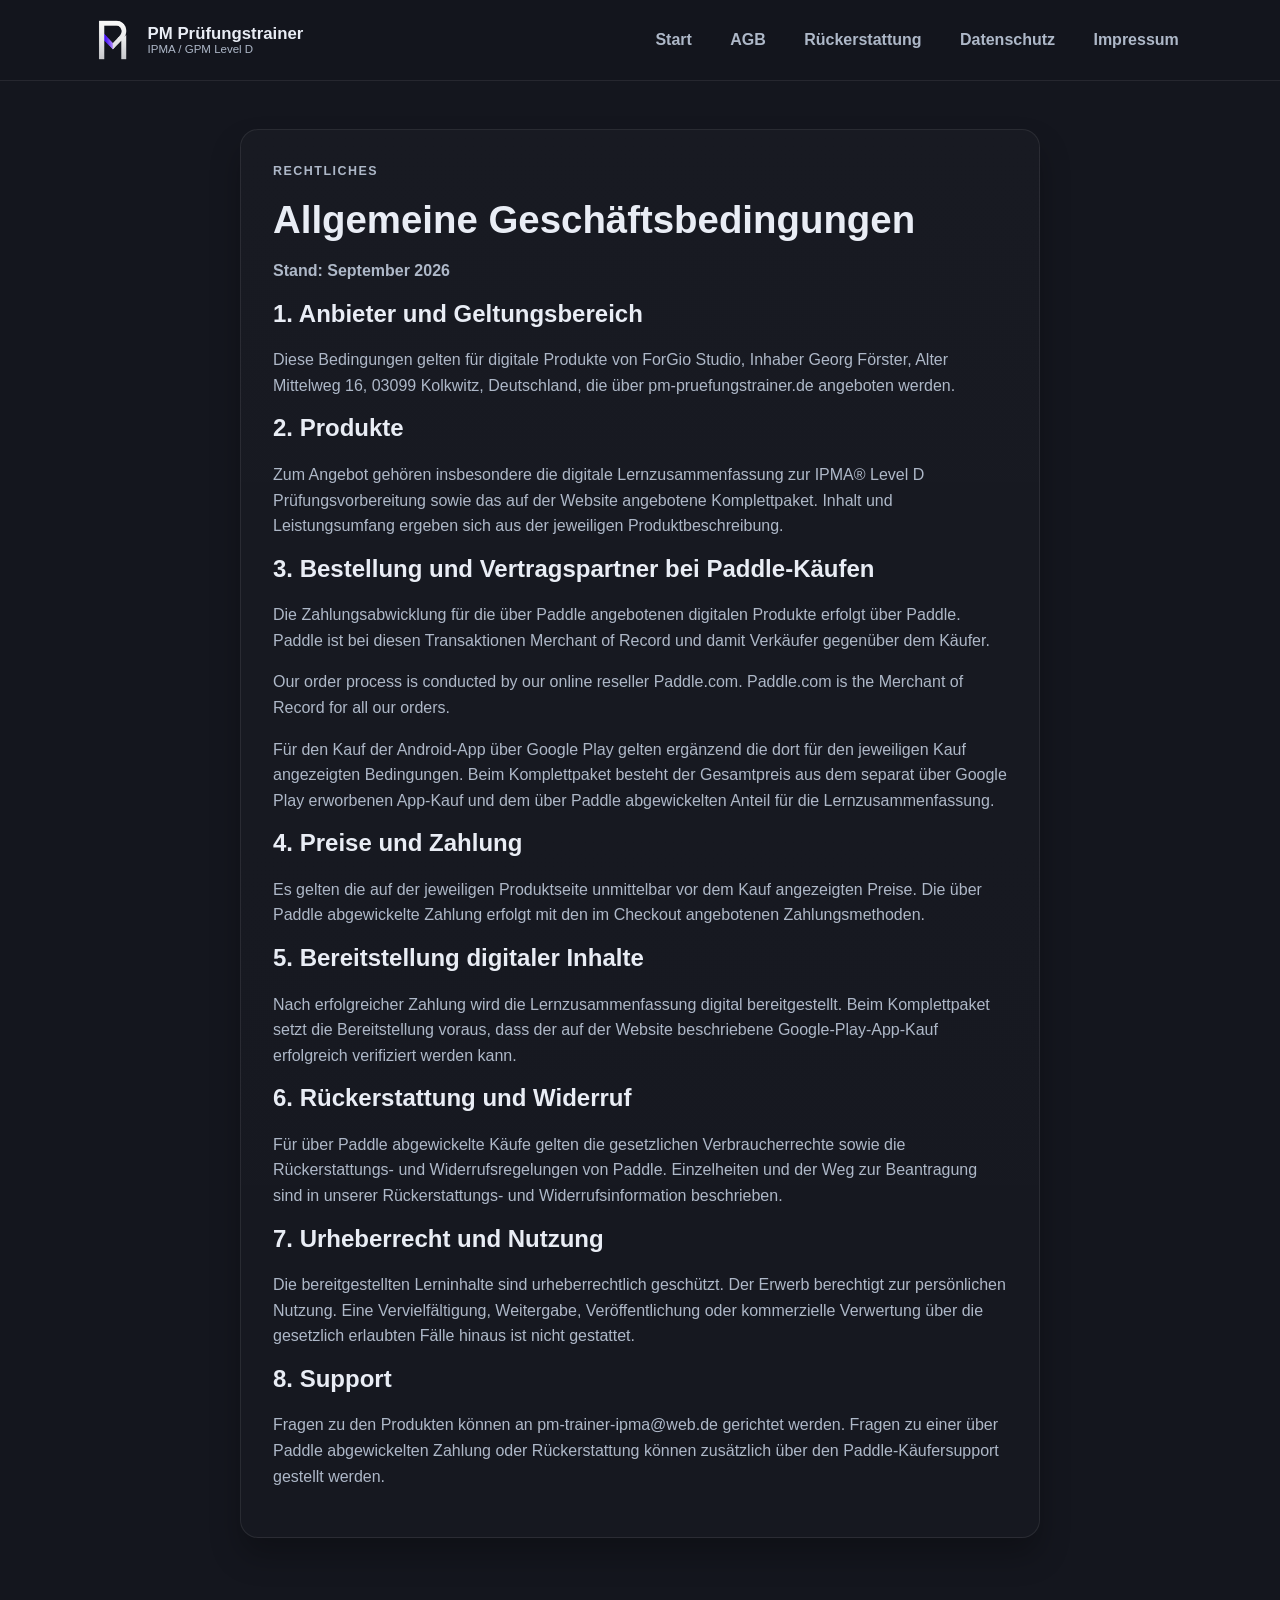
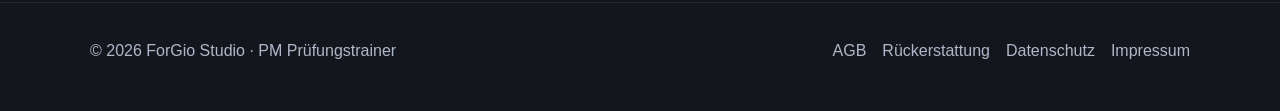
==== agb.html @ 91580f03 "update" ====
<!DOCTYPE html>
<html lang="de">
  <head>
    <meta charset="UTF-8" />
    <meta name="viewport" content="width=device-width, initial-scale=1.0" />
    <title>AGB | PM Prüfungstrainer</title>
    <meta name="description" content="Allgemeine Geschäftsbedingungen für PM Prüfungstrainer." />
    <link rel="icon" type="image/png" href="assets/images/favicon.png" />
    <link rel="stylesheet" href="assets/css/style.css" />
  </head>
  <body>
    <header class="site-header">
      <div class="container nav-wrap">
        <a href="index.html" class="brand" aria-label="PM Prüfungstrainer Startseite">
          <img src="assets/images/pm_logo.png" alt="PM Prüfungstrainer Logo" class="brand-logo" />
          <div class="brand-copy"><span class="brand-name">PM Prüfungstrainer</span><span class="brand-subtitle">IPMA / GPM Level D</span></div>
        </a>
        <nav class="main-nav" aria-label="Hauptnavigation">
          <a href="index.html">Start</a>
          <a href="agb.html">AGB</a>
          <a href="rueckerstattung.html">Rückerstattung</a>
          <a href="datenschutz.html">Datenschutz</a>
          <a href="impressum.html">Impressum</a>
        </nav>
      </div>
    </header>
    <main class="page-content"><div class="container narrow"><article class="panel legal-page">
      <p class="eyebrow">Rechtliches</p>
      <h1>Allgemeine Geschäftsbedingungen</h1>
      <p><strong>Stand: September 2026</strong></p>
      <h2>1. Anbieter und Geltungsbereich</h2>
      <p>Diese Bedingungen gelten für digitale Produkte von ForGio Studio, Inhaber Georg Förster, Alter Mittelweg 16, 03099 Kolkwitz, Deutschland, die über pm-pruefungstrainer.de angeboten werden.</p>
      <h2>2. Produkte</h2>
      <p>Zum Angebot gehören insbesondere die digitale Lernzusammenfassung zur IPMA® Level D Prüfungsvorbereitung sowie das auf der Website angebotene Komplettpaket. Inhalt und Leistungsumfang ergeben sich aus der jeweiligen Produktbeschreibung.</p>
      <h2>3. Bestellung und Vertragspartner bei Paddle-Käufen</h2>
      <p>Die Zahlungsabwicklung für die über Paddle angebotenen digitalen Produkte erfolgt über Paddle. Paddle ist bei diesen Transaktionen Merchant of Record und damit Verkäufer gegenüber dem Käufer.</p>
      <p lang="en">Our order process is conducted by our online reseller Paddle.com. Paddle.com is the Merchant of Record for all our orders.</p>
      <p>Für den Kauf der Android-App über Google Play gelten ergänzend die dort für den jeweiligen Kauf angezeigten Bedingungen. Beim Komplettpaket besteht der Gesamtpreis aus dem separat über Google Play erworbenen App-Kauf und dem über Paddle abgewickelten Anteil für die Lernzusammenfassung.</p>
      <h2>4. Preise und Zahlung</h2>
      <p>Es gelten die auf der jeweiligen Produktseite unmittelbar vor dem Kauf angezeigten Preise. Die über Paddle abgewickelte Zahlung erfolgt mit den im Checkout angebotenen Zahlungsmethoden.</p>
      <h2>5. Bereitstellung digitaler Inhalte</h2>
      <p>Nach erfolgreicher Zahlung wird die Lernzusammenfassung digital bereitgestellt. Beim Komplettpaket setzt die Bereitstellung voraus, dass der auf der Website beschriebene Google-Play-App-Kauf erfolgreich verifiziert werden kann.</p>
      <h2>6. Rückerstattung und Widerruf</h2>
      <p>Für über Paddle abgewickelte Käufe gelten die gesetzlichen Verbraucherrechte sowie die Rückerstattungs- und Widerrufsregelungen von Paddle. Einzelheiten und der Weg zur Beantragung sind in unserer <a href="rueckerstattung.html">Rückerstattungs- und Widerrufsinformation</a> beschrieben.</p>
      <h2>7. Urheberrecht und Nutzung</h2>
      <p>Die bereitgestellten Lerninhalte sind urheberrechtlich geschützt. Der Erwerb berechtigt zur persönlichen Nutzung. Eine Vervielfältigung, Weitergabe, Veröffentlichung oder kommerzielle Verwertung über die gesetzlich erlaubten Fälle hinaus ist nicht gestattet.</p>
      <h2>8. Support</h2>
      <p>Fragen zu den Produkten können an <a href="mailto:pm-trainer-ipma@web.de">pm-trainer-ipma@web.de</a> gerichtet werden. Fragen zu einer über Paddle abgewickelten Zahlung oder Rückerstattung können zusätzlich über den Paddle-Käufersupport gestellt werden.</p>
    </article></div></main>
    <footer class="site-footer"><div class="container footer-wrap">
      <p>© 2026 ForGio Studio · PM Prüfungstrainer</p>
      <div class="footer-links">
        <a href="agb.html">AGB</a><a href="rueckerstattung.html">Rückerstattung</a><a href="datenschutz.html">Datenschutz</a><a href="impressum.html">Impressum</a>
      </div>
    </div></footer>
  </body>
</html>
---- assets/css/style.css ----
:root {
  --bg: #14161e;
  --bg-elevated: #1d232d;
  --surface: #f5f7fa;
  --surface-strong: #ffffff;
  --text: #e9edf5;
  --text-muted: #aeb8c8;
  --brand: #dce6ff;
  --primary: #7a8cff;
  --border: rgba(255, 255, 255, 0.08);
  --shadow: rgba(0, 0, 0, 0.25);
  --max-width: 1100px;
}

* {
  box-sizing: border-box;
}

html {
  scroll-behavior: smooth;
}

body {
  margin: 0;
  font-family: "Segoe UI", Tahoma, Geneva, Verdana, sans-serif;
  background: var(--bg);
  color: var(--text);
  line-height: 1.6;
}

a {
  color: inherit;
  text-decoration: none;
}

img {
  max-width: 100%;
  display: block;
}

.container {
  width: min(var(--max-width), calc(100% - 2rem));
  margin: 0 auto;
}

.narrow {
  max-width: 800px;
}

.site-header {
  background: rgba(20, 22, 30, 0.94);
  border-bottom: 1px solid var(--border);
  position: sticky;
  top: 0;
  backdrop-filter: blur(10px);
  z-index: 10;
}

.nav-wrap {
  display: flex;
  align-items: center;
  justify-content: space-between;
  min-height: 80px;
  gap: 1rem;
}

.brand {
  display: inline-flex;
  align-items: center;
  gap: 0.85rem;
  color: var(--text);
}

.brand-logo {
  width: 44px;
  height: 44px;
  object-fit: contain;
}

.brand-copy {
  display: flex;
  flex-direction: column;
  line-height: 1.15;
}

.brand-name {
  font-size: 1.05rem;
  font-weight: 700;
}

.brand-subtitle {
  font-size: 0.72rem;
  color: var(--text-muted);
}

.nav-toggle {
  display: none;
  align-items: center;
  justify-content: center;
  width: 42px;
  height: 42px;
  padding: 0;
  border: 1px solid var(--border);
  border-radius: 10px;
  background: rgba(255, 255, 255, 0.03);
  color: var(--text);
  cursor: pointer;
}

.nav-brand-row {
  display: contents;
}

.main-nav a.active {
  color: var(--text);
}

.nav-toggle-bars {
  display: grid;
  gap: 4px;
}

.nav-toggle-bars span {
  display: block;
  width: 18px;
  height: 2px;
  border-radius: 999px;
  background: currentColor;
}

.main-nav {
  display: flex;
  align-items: center;
  gap: 1rem;
  flex-wrap: wrap;
}

.main-nav a {
  color: var(--text-muted);
  font-weight: 600;
  padding: 0.45rem 0.7rem;
  border-radius: 999px;
  transition: background 0.2s ease, color 0.2s ease;
}

.main-nav a:hover,
.main-nav a.active {
  background: rgba(122, 140, 255, 0.14);
  color: var(--text);
}

.hero {
  padding: 4rem 0 2.5rem;
}

.hero-grid {
  display: grid;
  grid-template-columns: 1.5fr 1fr;
  gap: 2rem;
  align-items: center;
}

.hero-prep-grid {
  align-items: start;
}

.questions-hero-grid {
  align-items: stretch;
}

.eyebrow {
  margin: 0 0 0.75rem;
  color: var(--brand);
  font-size: 0.78rem;
  font-weight: 700;
  letter-spacing: 0.12em;
  text-transform: uppercase;
}

h1, h2, h3 {
  margin-top: 0;
  line-height: 1.15;
}

h1 {
  font-size: clamp(2.4rem, 4vw, 4rem);
  margin-bottom: 1rem;
}

.lead {
  font-size: 1.05rem;
  color: var(--text-muted);
  max-width: 620px;
}

.cta-row {
  display: flex;
  gap: 0.9rem;
  flex-wrap: wrap;
  margin-top: 1.5rem;
}

.button {
  display: inline-flex;
  align-items: center;
  justify-content: center;
  min-height: 46px;
  padding: 0.8rem 1.25rem;
  border-radius: 12px;
  font-weight: 700;
  border: 1px solid transparent;
  transition: transform 0.2s ease, opacity 0.2s ease;
}

.button:hover {
  transform: translateY(-1px);
}

.button-primary {
  background: var(--primary);
  color: white;
}

.button-secondary {
  background: transparent;
  border-color: var(--border);
  color: var(--text);
}

.hero-card,
.panel {
  background: linear-gradient(180deg, rgba(255,255,255,0.02), rgba(255,255,255,0.01));
  border: 1px solid var(--border);
  border-radius: 18px;
  box-shadow: 0 18px 30px var(--shadow);
}

.hero-card {
  padding: 1.5rem;
}

.hero-prep-card {
  display: flex;
  flex-direction: column;
  gap: 1rem;
  align-self: start;
}

.hero-prep-steps {
  position: relative;
  display: grid;
  gap: 1rem;
  padding-left: 1.15rem;
}

.hero-prep-step {
  display: grid;
  grid-template-columns: auto 1fr;
  gap: 0.8rem;
  align-items: start;
  position: relative;
}

.hero-prep-number {
  position: relative;
  z-index: 1;
  display: inline-flex;
  align-items: center;
  justify-content: center;
  width: 2.15rem;
  height: 2.15rem;
  border-radius: 999px;
  border: 1px solid rgba(122, 140, 255, 0.35);
  background: rgba(122, 140, 255, 0.14);
  color: var(--primary);
  font-size: 0.85rem;
  font-weight: 800;
  letter-spacing: 0.08em;
}

.hero-prep-text {
  color: var(--text);
  font-weight: 600;
  line-height: 1.25;
}

.hero-prep-subtext {
  display: block;
  margin-top: 0.18rem;
  color: var(--text-muted);
  font-size: 0.92rem;
  line-height: 1.25;
}

.hero-prep-step:not(:last-child)::after {
  content: "";
  position: absolute;
  left: 1.07rem;
  top: 2.45rem;
  bottom: -1rem;
  width: 2px;
  background: rgba(122, 140, 255, 0.28);
}

.hero-prep-step > div {
  min-width: 0;
}

.hero-question-preview {
  display: flex;
  flex-direction: column;
  gap: 0.9rem;
}

.hero-preview-kicker {
  margin: 0;
  color: var(--brand);
  font-size: 0.74rem;
  font-weight: 700;
  letter-spacing: 0.12em;
  text-transform: uppercase;
}

.hero-question-preview h2 {
  margin: 0;
  font-size: 1.1rem;
}

.hero-preview-options {
  margin: 0;
  padding: 0;
  list-style: none;
  display: grid;
  gap: 0.65rem;
}

.hero-preview-options li {
  padding: 0.75rem 0.85rem;
  border: 1px solid var(--border);
  border-radius: 12px;
  background: rgba(255,255,255,0.02);
  color: var(--text-muted);
}

.hero-preview-note {
  margin: 0;
  color: var(--text-muted);
  font-size: 0.92rem;
}

.hero-media {
  justify-self: center;
}

.hero-media img {
  width: 100%;
  max-width: 390px;
  height: auto;
  object-fit: contain;
}

.product-hero-grid {
  grid-template-columns: minmax(0, 1.2fr) minmax(0, 0.8fr);
  gap: 2rem;
  align-items: center;
}

.app-hero-grid {
  align-items: flex-start;
}

.product-hero-copy {
  display: flex;
  flex-direction: column;
  align-items: flex-start;
}

.app-hero-media {
  display: flex;
  align-items: flex-end;
  justify-content: center;
}


.product-subheadline {
  margin: 0 0 0.75rem;
  font-size: 1.25rem;
  font-weight: 700;
  color: var(--brand);
}

.product-hero-media {
  display: flex;
  justify-content: center;
  align-items: center;
}

.product-hero-media img {
  width: 100%;
  max-width: 330px;
  height: auto;
  object-fit: contain;
}

.app-hero-media img {
  max-width: 280px;
}

.product-price-stack {
  margin-top: 0.5rem;
  min-height: 0;
}

.section-note {
  margin-top: -0.25rem;
  color: var(--text-muted);
  font-size: 0.95rem;
}

.exam-bridge-card,
.exam-bridge {
  max-width: 900px;
  margin-left: auto;
  margin-right: auto;
}

.exam-training-info {
  margin-top: 32px;
}

.feature-list {
  margin: 1rem 0 0;
  padding-left: 1.1rem;
}

.feature-list li {
  margin-bottom: 0.45rem;
}

.exam-part {
  margin-top: 1rem;
  overflow: hidden;
}

.exam-part summary,
.competence-item summary {
  list-style: none;
  cursor: pointer;
}

.exam-part summary::-webkit-details-marker,
.competence-item summary::-webkit-details-marker {
  display: none;
}

.exam-part > summary {
  display: flex;
  align-items: center;
  justify-content: space-between;
  gap: 1rem;
  padding: 1.15rem 1.25rem;
  border: 1px solid var(--border);
  border-radius: 18px;
  background: linear-gradient(180deg, rgba(255,255,255,0.03), rgba(255,255,255,0.01));
  box-shadow: 0 18px 30px var(--shadow);
}

.exam-part > summary strong,
.competence-item > summary span:first-child {
  display: block;
}

.exam-part > summary small,
.competence-item > summary span:last-child {
  color: var(--text-muted);
  font-size: 0.92rem;
}

.summary-action {
  display: inline-flex;
  align-items: center;
  gap: 0.4rem;
  padding: 0.35rem 0.7rem;
  border: 1px solid var(--border);
  border-radius: 999px;
  background: rgba(255, 255, 255, 0.03);
  color: var(--text);
  font-weight: 700;
  transition: background 0.2s ease, border-color 0.2s ease;
}

.exam-part > summary:hover .summary-action {
  background: rgba(255, 255, 255, 0.06);
  border-color: rgba(255, 255, 255, 0.14);
}

.exam-part-body {
  margin-top: 0.85rem;
  padding-left: 0.2rem;
}

.competence-item {
  margin-top: 0.75rem;
  border: 1px solid var(--border);
  border-radius: 16px;
  background: rgba(255,255,255,0.02);
}

.competence-item > summary {
  display: flex;
  justify-content: space-between;
  gap: 1rem;
  padding: 0.95rem 1rem;
}

.competence-body {
  padding: 0 1rem 1rem;
}

.question-block {
  padding: 1rem 0 0.95rem;
  border-top: 1px solid var(--border);
}

.question-block:first-child {
  border-top: 0;
}

.question-meta {
  color: var(--brand);
  font-size: 0.82rem;
  font-weight: 700;
  letter-spacing: 0.06em;
  text-transform: uppercase;
  margin-bottom: 0.5rem;
}

.question-block h3 {
  margin-bottom: 0.85rem;
  font-size: 1.05rem;
}

.answer-list {
  margin: 0 0 0.9rem;
  padding-left: 1.2rem;
}

.answer-list li {
  margin-bottom: 0.35rem;
}

.solution-toggle {
  appearance: none;
  border: 1px solid var(--border);
  background: rgba(122, 140, 255, 0.14);
  color: var(--text);
  border-radius: 12px;
  min-height: 42px;
  padding: 0.65rem 0.95rem;
  font: inherit;
  font-weight: 700;
  cursor: pointer;
}

.question-solution > summary {
  display: inline-flex;
  align-items: center;
  gap: 0.45rem;
  width: auto;
  padding: 0.55rem 0.9rem;
  border: 1px solid var(--border);
  border-radius: 999px;
  background: rgba(122, 140, 255, 0.14);
  color: var(--text);
  font: inherit;
  font-weight: 700;
  cursor: pointer;
  list-style: none;
}

.question-solution > summary::-webkit-details-marker {
  display: none;
}

.question-solution > summary::after {
  content: "▾";
  font-size: 0.85em;
}

.question-solution[open] > summary::after {
  content: "▴";
}

.question-solution > summary:hover {
  background: rgba(122, 140, 255, 0.2);
  border-color: rgba(122, 140, 255, 0.35);
}

.solution-panel {
  margin-top: 0.8rem;
  padding: 0.9rem 1rem;
  border-radius: 14px;
  border: 1px solid var(--border);
  background: rgba(255,255,255,0.03);
  color: var(--text-muted);
}

@media (max-width: 768px) {
  .exam-part > summary,
  .competence-item > summary {
    flex-direction: column;
    align-items: flex-start;
  }

  .summary-action,
  .competence-item > summary span:last-child {
    align-self: flex-start;
  }

  .question-block h3 {
    font-size: 1rem;
  }
}

.product-price-stack .price-old {
  font-size: 1rem;
  opacity: 0.7;
  text-decoration: line-through;
}

.product-price-stack .price-new {
  font-size: 2.1rem;
}

@media (max-width: 760px) {
  .product-hero-grid {
    grid-template-columns: 1fr;
  }
}

@media (max-width: 600px) {
  .nav-wrap {
    display: grid;
    grid-template-columns: 1fr auto;
    align-items: center;
    min-height: 64px;
  }

  .nav-brand-row {
    display: contents;
  }

  .brand {
    width: auto;
  }

  .nav-toggle {
    display: inline-flex;
  }

  .main-nav {
    display: none;
    grid-column: 1 / -1;
    width: 100%;
    padding: 0 0 0.9rem;
    gap: 0.35rem;
    align-items: stretch;
    flex-direction: column;
  }

  .site-header.nav-open .main-nav {
    display: flex;
  }

  .main-nav a {
    width: 100%;
  }

  .main-nav a.active {
    background: rgba(122, 140, 255, 0.14);
  }

  .site-header.nav-open .nav-wrap {
    padding-bottom: 0.35rem;
  }

  .hero {
    padding: 2.2rem 0 1.8rem;
  }

  .hero-grid,
  .product-hero-grid,
  .bundle-panel,
  .steps-grid,
  .phase-grid,
  .benefit-grid,
  .preview-grid {
    grid-template-columns: 1fr;
  }

  .hero h1 {
    font-size: clamp(2rem, 8vw, 2.7rem);
  }

  .lead {
    font-size: 1rem;
  }

  .cta-row .button,
  .bundle-pricing .button {
    width: 100%;
  }

  .bundle-panel,
  .hero-card,
  .panel {
    padding: 1.1rem;
  }

  .bundle-price-highlight {
    padding-left: 0;
    border-left: 0;
  }

  .card-visual,
  .product-hero-media,
  .hero-media {
    min-height: 0;
  }

  .card-visual img,
  .product-hero-media img,
  .hero-media img {
    max-width: 100%;
  }

  .hero .hero-media {
    width: 100%;
    max-width: 100%;
    margin: 1.15rem auto 0;
    justify-content: center;
    align-items: flex-end;
    transform: none !important;
    overflow: visible;
  }

  .hero .hero-media img:first-child {
    width: 44% !important;
    max-width: 180px !important;
    transform: rotate(-5deg) !important;
    margin-left: 0 !important;
  }

  .hero .hero-media img:last-child {
    width: 39% !important;
    max-width: 170px !important;
    margin-left: -12px !important;
    transform: none !important;
  }

  .bundle-panel {
    display: grid;
    grid-template-columns: 1fr;
    gap: 0.9rem;
    align-items: start;
  }

  .bundle-copy {
    display: contents;
    width: 100%;
    max-width: none;
  }

  .bundle-panel > h3,
  .bundle-panel > p,
  .bundle-panel > div,
  .bundle-panel > a,
  .bundle-panel > .bundle-copy > *,
  .bundle-panel > .bundle-visual {
    grid-column: 1 / -1;
    width: 100%;
    max-width: none;
    min-width: 0;
    justify-self: stretch;
    align-self: start;
  }

  .bundle-badge {
    order: 1;
    width: 100%;
    max-width: min(100%, 300px);
    padding: 0.8rem 1.1rem;
    box-sizing: border-box;
    line-height: 1.35;
  }

  .bundle-panel h3 {
    order: 2;
  }

  .bundle-subhead {
    order: 3;
  }

  .bundle-copy > p:not(.bundle-badge):not(.bundle-subhead):not(.bundle-highlight):not(.bundle-savings):not(.bundle-note) {
    order: 4;
  }

  .bundle-visual {
    order: 5;
    position: relative;
    left: auto;
    right: auto;
    top: auto;
    bottom: auto;
    width: min(100%, 420px);
    max-width: 100%;
    min-height: 0;
    margin: 1.15rem auto 0;
    padding: 0;
    overflow: visible;
    display: flex;
    justify-content: center;
    align-items: flex-end;
    gap: 0;
    align-self: start;
    justify-self: stretch;
    box-sizing: border-box;
    transform: none;
    float: none;
  }

  .bundle-highlight {
    order: 6;
    width: fit-content;
    max-width: 100%;
    padding: 0.65rem 1rem;
    box-sizing: border-box;
    line-height: 1.4;
  }

  .bundle-pricing {
    order: 7;
    width: 100%;
    flex-direction: column;
    align-items: flex-start;
    gap: 0.7rem;
  }

  .bundle-price-block {
    width: 100%;
  }

  .bundle-savings {
    order: 8;
    width: 100%;
    max-width: 280px;
    padding: 0.8rem 1.1rem;
    box-sizing: border-box;
    line-height: 1.35;
    white-space: normal;
  }

  .bundle-copy > .button {
    order: 9;
    width: 100%;
    max-width: none;
    box-sizing: border-box;
    white-space: nowrap;
  }

  .bundle-note {
    order: 10;
  }

  .bundle-visual .bundle-visual-doc {
    width: 44%;
    max-width: 180px;
    position: relative;
    order: 1;
    left: auto;
    right: auto;
    top: auto;
    bottom: auto;
    margin-left: 0;
    transform: rotate(-5deg);
  }

  .bundle-visual .bundle-visual-app {
    width: 39%;
    max-width: 170px;
    position: relative;
    order: 2;
    left: auto;
    right: auto;
    top: auto;
    bottom: auto;
    margin-left: -12px;
    transform: none;
  }

  .product-hero-grid .product-hero-copy {
    order: 1;
  }

  .product-hero-grid .product-hero-media {
    order: 2;
    width: 100%;
    justify-content: center;
    margin-top: 1rem;
  }

  .product-hero-grid .product-hero-media img {
    max-width: min(78vw, 280px);
  }

  .content-section .two-col {
    grid-template-columns: 1fr;
  }

  .content-section .two-col > .product-hero-media {
    order: 2;
    width: 100%;
    justify-content: center;
    margin-top: 0.6rem;
    display: flex;
    flex-direction: column;
    align-items: center;
    gap: 0.9rem;
  }

  .content-section .two-col > :not(.product-hero-media) {
    order: 1;
  }

  .content-section .two-col > .product-hero-media img {
    width: min(72vw, 260px);
    max-width: 260px;
  }

  .content-section .two-col > .product-hero-media img + img {
    margin-top: 0;
  }

  .process-flow {
    flex-direction: column;
    align-items: stretch;
    gap: 0.6rem;
  }

  .process-step {
    width: 100%;
    justify-content: center;
    text-align: center;
  }

  .process-arrow {
    align-self: center;
    line-height: 1;
    font-size: 1rem;
  }

  .process-flow-linear .process-arrow,
  .process-flow-cycle .process-arrow:not(:last-of-type) {
    color: transparent;
    position: relative;
  }

  .process-flow-linear .process-arrow::before,
  .process-flow-cycle .process-arrow:not(:last-of-type)::before {
    content: "↓";
    color: var(--text-muted);
  }

  .process-flow-cycle .process-arrow:last-of-type {
    color: var(--primary);
  }

  .questions-hero-grid {
    grid-template-columns: 1fr;
  }

  .hero-prep-grid {
    grid-template-columns: 1fr;
  }

  .hero-prep-steps {
    padding-left: 1rem;
  }

  .hero-prep-step:not(:last-child)::after {
    left: 0.92rem;
  }

  .nav-wrap {
    flex-wrap: wrap;
    min-height: 64px;
  }

  .nav-toggle {
    display: inline-flex;
  }

  .main-nav {
    display: none;
    width: 100%;
    flex-direction: column;
    align-items: stretch;
    gap: 0.35rem;
    margin: 0 0 0.75rem;
    padding: 0.75rem 0 0;
  }

  .site-header.nav-open .main-nav {
    display: flex;
  }

  .main-nav a {
    width: 100%;
    padding: 0.7rem 0.9rem;
    border-radius: 12px;
  }

  .nav-brand-row {
    display: flex;
    align-items: center;
    justify-content: space-between;
    width: 100%;
    gap: 0.75rem;
  }
}

.hero-card h2 {
  margin-bottom: 1rem;
  font-size: 1.35rem;
}

.hero-card ul {
  margin: 0;
  padding-left: 1.1rem;
  color: var(--text-muted);
}

.hero-card li + li {
  margin-top: 0.5rem;
}

.content-section {
  padding: 1rem 0 3rem;
}

.two-col {
  display: grid;
  grid-template-columns: repeat(2, minmax(0, 1fr));
  gap: 1.25rem;
}

.offers-grid {
  display: grid;
  grid-template-columns: repeat(3, minmax(0, 1fr));
  gap: 1.25rem;
  margin-top: 1.5rem;
}

.offers-grid-two {
  grid-template-columns: repeat(2, minmax(0, 1fr));
}

.prep-timeline {
  display: grid;
  grid-template-columns: repeat(3, minmax(0, 1fr));
  gap: 1rem;
  margin-top: 1.25rem;
}

.timeline-card {
  padding: 1.25rem;
}

.timeline-kicker {
  margin: 0 0 0.55rem;
  color: var(--primary);
  font-size: 0.78rem;
  font-weight: 700;
  letter-spacing: 0.08em;
  text-transform: uppercase;
}

.prep-overview-grid {
  display: grid;
  grid-template-columns: repeat(3, minmax(0, 1fr));
  gap: 1rem;
  margin-top: 1.25rem;
}

.steps-grid {
  display: grid;
  grid-template-columns: repeat(2, minmax(0, 1fr));
  gap: 1rem;
  margin-top: 1.25rem;
}

.step-card {
  padding: 1.25rem;
}

.step-card .feature-list {
  margin-top: 0.85rem;
}

.process-flow {
  display: flex;
  flex-wrap: wrap;
  gap: 0.65rem;
  align-items: center;
}

.process-flow-linear {
  gap: 0.55rem;
}

.process-flow-cycle {
  gap: 0.55rem;
}

.process-step {
  display: inline-flex;
  align-items: center;
  padding: 0.5rem 0.75rem;
  border: 1px solid var(--border);
  border-radius: 999px;
  background: rgba(255, 255, 255, 0.03);
  color: var(--text);
  line-height: 1.3;
}

.process-arrow {
  color: var(--text-muted);
  font-weight: 700;
}

.process-flow-cycle .process-arrow:last-of-type {
  color: var(--primary);
}

.process-flow-cycle .process-step:last-child {
  border-color: rgba(122, 140, 255, 0.35);
}

.final-cta p:last-of-type {
  margin-bottom: 0;
}

.final-cta .cta-row {
  align-items: stretch;
}

.final-cta .cta-row .button {
  flex: 1 1 220px;
}

.offer-card-compact {
  display: grid;
  grid-template-rows: auto 1fr auto auto auto;
  gap: 0.9rem;
  height: 100%;
}

.product-copy-wrap {
  display: flex;
  flex-direction: column;
  min-height: 0;
}

.card-cta-wrap {
  display: flex;
  align-items: flex-start;
  min-height: 52px;
}

.offer-card-compact .button {
  margin-top: 0;
}

.feature-spacer {
  list-style: none;
  margin: 0;
  padding: 0;
  height: 1.5em;
  visibility: hidden;
  pointer-events: none;
}

.price-stack {
  display: flex;
  flex-direction: column;
  align-items: flex-start;
  gap: 0.15rem;
  min-height: 74px;
  justify-content: flex-start;
}

.price-stack .price-old {
  font-size: 0.95rem;
  opacity: 0.6;
  text-decoration: line-through;
}

.price-stack .price-new {
  font-size: 1.8rem;
  font-weight: 800;
  color: var(--brand);
  line-height: 1;
}

.price-stack .price-note {
  font-size: 0.8rem;
  color: var(--text-muted);
}

.card-visual {
  display: flex;
  justify-content: center;
  align-items: flex-end;
  margin-top: 0;
  min-height: 260px;
  width: 100%;
}

.card-visual img {
  width: auto;
  max-width: 100%;
  height: auto;
  object-fit: contain;
}

.card-visual-doc img {
  max-width: 320px;
}

.card-visual-app img {
  max-width: 220px;
}

.bundle-panel {
  display: grid;
  grid-template-columns: minmax(0, 1.15fr) minmax(0, 0.85fr);
  gap: 1.5rem;
  align-items: center;
  margin-top: 1.25rem;
  padding: 1.5rem;
}

.bundle-copy {
  display: flex;
  flex-direction: column;
  gap: 0.85rem;
}

.bundle-badge {
  display: inline-flex;
  align-items: center;
  width: fit-content;
  margin: 0;
  padding: 0.45rem 0.7rem;
  border-radius: 999px;
  background: rgba(122, 140, 255, 0.12);
  border: 1px solid rgba(122, 140, 255, 0.4);
  color: var(--brand);
  font-size: 0.72rem;
  font-weight: 800;
  letter-spacing: 0.08em;
  text-transform: uppercase;
}

.bundle-subhead {
  margin: 0;
  color: var(--brand);
  font-weight: 700;
}

.bundle-highlight {
  margin: 0;
  color: var(--text);
  font-weight: 600;
}

.bundle-pricing {
  display: flex;
  flex-wrap: wrap;
  gap: 1rem;
  align-items: end;
}

.bundle-price-block {
  display: flex;
  flex-direction: column;
  gap: 0.2rem;
}

.bundle-price-highlight {
  padding-left: 0.8rem;
  border-left: 1px solid var(--border);
}

.bundle-price-label {
  display: block;
  font-size: 0.8rem;
  color: var(--text-muted);
}

.bundle-price-block .price-old {
  font-size: 1rem;
  opacity: 0.7;
  text-decoration: line-through;
}

.bundle-price-block .price-new {
  font-size: 2.2rem;
  font-weight: 800;
  color: var(--brand);
  line-height: 1;
}

.bundle-savings {
  display: inline-flex;
  align-items: center;
  width: fit-content;
  margin: 0;
  padding: 0.45rem 0.8rem;
  border-radius: 999px;
  background: rgba(122, 140, 255, 0.14);
  border: 1px solid rgba(122, 140, 255, 0.4);
  color: var(--brand);
  font-weight: 700;
}

.bundle-note {
  margin: 0;
}

.bundle-visual {
  display: flex;
  justify-content: center;
  align-items: flex-end;
  gap: 0;
  width: 100%;
  max-width: 100%;
  min-height: 220px;
  margin-inline: auto;
  padding: 0.75rem 0.25rem;
  overflow: hidden;
  position: relative;
  box-sizing: border-box;
}

.bundle-visual img {
  height: auto;
  object-fit: contain;
  display: block;
  flex-shrink: 0;
  max-width: 100%;
}

.bundle-visual-doc {
  width: 210px;
  max-width: 210px;
  position: relative;
  z-index: 1;
  order: 1;
  border-radius: 14px;
  box-shadow: 0 18px 35px rgba(0, 0, 0, 0.26);
  transform: translateX(-18px) rotate(-5deg);
}

.bundle-visual-app {
  width: 164px;
  max-width: 164px;
  position: relative;
  z-index: 2;
  order: 2;
  border-radius: 24px;
  box-shadow: 0 20px 38px rgba(0, 0, 0, 0.3);
  margin-left: -18px;
  transform: none;
}

.origin-grid {
  display: grid;
  grid-template-columns: minmax(0, 2fr) minmax(260px, 1fr);
  gap: 1.25rem;
  align-items: start;
}

.origin-copy,
.origin-trust {
  padding: 1.5rem;
}

.origin-copy p:last-child {
  margin-bottom: 0;
}

.origin-trust {
  align-self: stretch;
  display: flex;
  flex-direction: column;
  justify-content: center;
  border-left: 3px solid var(--primary);
}

.origin-trust-label {
  margin: 0 0 0.6rem;
  color: var(--brand);
  font-weight: 700;
}

.trust-list {
  list-style: none;
  margin: 0;
  padding: 0;
  display: grid;
  gap: 0.7rem;
  color: var(--text-muted);
}

.trust-list li {
  line-height: 1.4;
}

.usp-block {
  margin-top: 0.5rem;
}

.usp-intro {
  max-width: 860px;
  color: var(--text-muted);
}

.usp-grid {
  display: grid;
  grid-template-columns: repeat(3, minmax(0, 1fr));
  gap: 1rem;
  margin-top: 1.25rem;
}

.usp-card {
  padding: 1.15rem;
}

.usp-card h3 {
  margin-bottom: 0.5rem;
  font-size: 1.02rem;
}

.usp-card p {
  margin-bottom: 0;
  color: var(--text-muted);
}

@media (max-width: 900px) {
  .origin-grid,
  .usp-grid {
    grid-template-columns: 1fr;
  }

  .origin-trust {
    border-left: 0;
    border-top: 3px solid var(--primary);
  }

  .steps-grid {
    grid-template-columns: 1fr;
  }

  .prep-overview-grid {
    grid-template-columns: repeat(2, minmax(0, 1fr));
  }

  .prep-timeline {
    grid-template-columns: repeat(2, minmax(0, 1fr));
  }
}

@media (max-width: 640px) {
  .prep-overview-grid {
    grid-template-columns: 1fr;
  }

  .process-flow {
    flex-direction: column;
    align-items: stretch;
  }

  .process-arrow {
    align-self: center;
  }

  .process-step {
    width: 100%;
    justify-content: center;
  }

  .final-cta .cta-row .button {
    flex: 1 1 100%;
  }

  .prep-timeline {
    grid-template-columns: 1fr;
  }
}

.section-intro {
  margin: 0.5rem 0 0;
  color: var(--text-muted);
  max-width: 800px;
}

.section-copy {
  padding: 2rem;
}

.faq-panel {
  padding: 1.4rem;
}

.device-compact {
  max-width: 260px;
  width: 100%;
  height: auto;
}

.faq-panel .faq-list {
  gap: 0.7rem;
  margin-top: 0.75rem;
}

.faq-panel .faq-item {
  padding: 0.8rem 0.9rem;
}

.faq-panel .faq-item h3 {
  margin-bottom: 0.45rem;
}

.feature-list {
  margin: 1rem 0 0;
  padding-left: 1.25rem;
  color: var(--text-muted);
}

.feature-list li + li {
  margin-top: 0.5rem;
}

.benefit-header {
  margin-bottom: 1.25rem;
}

.benefit-header h2 {
  margin-bottom: 0.5rem;
}

.benefit-header p {
  margin: 0;
  color: var(--text-muted);
  max-width: 760px;
}

.benefit-grid {
  display: grid;
  grid-template-columns: repeat(2, minmax(0, 1fr));
  gap: 1rem;
}

.benefit-card {
  padding: 1.2rem;
}

.benefit-card h3 {
  margin-bottom: 0.5rem;
}

.benefit-card p {
  margin: 0;
  color: var(--text-muted);
}

@media (max-width: 760px) {
  .benefit-grid {
    grid-template-columns: 1fr;
  }
}

.compact-text-block {
  margin: 0;
  color: var(--text-muted);
  max-width: 760px;
}

.question-list {
  display: grid;
  gap: 1.25rem;
  margin-top: 1.5rem;
}

.question-card {
  display: block;
}

.question-meta {
  font-size: 0.78rem;
  letter-spacing: 0.08em;
  text-transform: uppercase;
  color: var(--brand);
  margin-bottom: 0.8rem;
  font-weight: 700;
}

.question-card h3 {
  margin-bottom: 0.9rem;
  font-size: 1.2rem;
}

.answer-list {
  list-style: none;
  padding: 0;
  margin: 0;
  display: grid;
  gap: 0.6rem;
}

.answer-list li {
  background: rgba(255, 255, 255, 0.02);
  border: 1px solid var(--border);
  border-radius: 10px;
  padding: 0.7rem 0.9rem;
  color: var(--text-muted);
}

.answer-correct,
.answer-solution {
  margin-top: 1rem;
  padding: 0.9rem 1rem;
  border-radius: 12px;
  border: 1px solid rgba(122, 140, 255, 0.25);
  background: rgba(122, 140, 255, 0.08);
  color: var(--text);
}

.answer-solution {
  background: rgba(255, 255, 255, 0.02);
}

.inline-links {
  display: flex;
  flex-wrap: wrap;
  gap: 1rem;
  margin-top: 1rem;
}

.inline-links a {
  color: var(--brand);
  font-weight: 600;
}

.preview-container {
  max-width: 1180px;
}

.preview-grid {
  display: grid;
  grid-template-columns: repeat(3, minmax(0, 1fr));
  gap: 1rem;
  margin-top: 1.5rem;
  align-items: stretch;
}

.preview-page {
  margin: 0;
  border-radius: 12px;
  overflow: hidden;
  border: 1px solid var(--border);
  background: rgba(255, 255, 255, 0.02);
  box-shadow: 0 12px 24px rgba(0, 0, 0, 0.18);
}

.preview-page img {
  width: 100%;
  height: auto;
  display: block;
}

.preview-caption {
  margin-top: 1rem;
  color: var(--text-muted);
}

.preview-cta-row {
  margin-top: 0.75rem;
}

@media (max-width: 760px) {
  .preview-grid {
    grid-template-columns: 1fr;
  }
}

.steps-grid {
  display: grid;
  grid-template-columns: repeat(2, minmax(0, 1fr));
  gap: 1rem;
  margin-top: 1.25rem;
}

.step-card {
  padding: 1.2rem;
}

.step-card p {
  color: var(--text-muted);
  margin-bottom: 0;
}

.method-grid {
  grid-template-columns: repeat(2, minmax(0, 1fr));
}

.phase-grid {
  display: grid;
  grid-template-columns: repeat(2, minmax(0, 1fr));
  gap: 1.25rem;
  margin-top: 1.25rem;
}

.phase-card p {
  color: var(--text-muted);
  margin-bottom: 0;
}

.section-note {
  color: var(--text-muted);
  margin: 1rem 0 0;
}

.mistake-list {
  margin: 0.75rem 0 0;
  padding-left: 1.2rem;
  color: var(--text-muted);
}

.mistake-list li + li {
  margin-top: 0.7rem;
}

.compare-grid {
  display: grid;
  grid-template-columns: repeat(3, minmax(0, 1fr));
  gap: 1.25rem;
  margin-top: 1.25rem;
}

.compare-card p {
  color: var(--text-muted);
  margin: 0 0 0.65rem;
}

.faq-list {
  display: grid;
  gap: 1rem;
  margin-top: 1rem;
}

.faq-item {
  border: 1px solid var(--border);
  border-radius: 12px;
  padding: 1rem;
  background: rgba(255, 255, 255, 0.01);
}

.faq-item h3 {
  margin-bottom: 0.6rem;
}

.faq-item p {
  margin: 0;
  color: var(--text-muted);
}

.final-cta .cta-row {
  margin-top: 1.25rem;
}

.panel {
  padding: 1.5rem;
}

.offer-card {
  display: flex;
  flex-direction: column;
}

.offer-card p,
.offer-card li {
  color: var(--text-muted);
}

.offer-card ul {
  margin: 1rem 0 1.25rem;
  padding-left: 1.15rem;
}

.offer-card li + li {
  margin-top: 0.45rem;
}

.offer-card .button {
  margin-top: auto;
}

.panel h3 {
  margin-bottom: 0.75rem;
  font-size: 1.25rem;
}

.page-content {
  padding: 3rem 0 4rem;
}

.legal-page {
  padding: 2rem;
}

.legal-page h1 {
  font-size: clamp(2rem, 3vw, 2.8rem);
  margin-bottom: 1rem;
}

.legal-page p {
  color: var(--text-muted);
  margin-bottom: 1rem;
}

.site-footer {
  border-top: 1px solid var(--border);
  padding: 1.15rem 0 2rem;
  color: var(--text-muted);
}

.footer-wrap {
  display: flex;
  align-items: center;
  justify-content: space-between;
  gap: 1rem;
  flex-wrap: wrap;
}

.footer-links {
  display: inline-flex;
  align-items: center;
  gap: 1rem;
}

@media (max-width: 760px) {
  .nav-wrap,
  .hero-grid,
  .two-col,
  .offers-grid,
  .method-grid,
  .steps-grid,
  .phase-grid,
  .compare-grid,
  .footer-wrap {
    grid-template-columns: 1fr;
    flex-direction: column;
    align-items: flex-start;
  }

  .nav-wrap {
    padding: 0.9rem 0;
  }

  .main-nav {
    width: 100%;
  }

  .brand {
    width: 100%;
  }

  .hero {
    padding-top: 2.5rem;
  }

  .panel,
  .hero-card,
  .legal-page,
  .section-copy {
    padding: 1.2rem;
  }

  .inline-links {
    flex-direction: column;
    align-items: flex-start;
  }
}
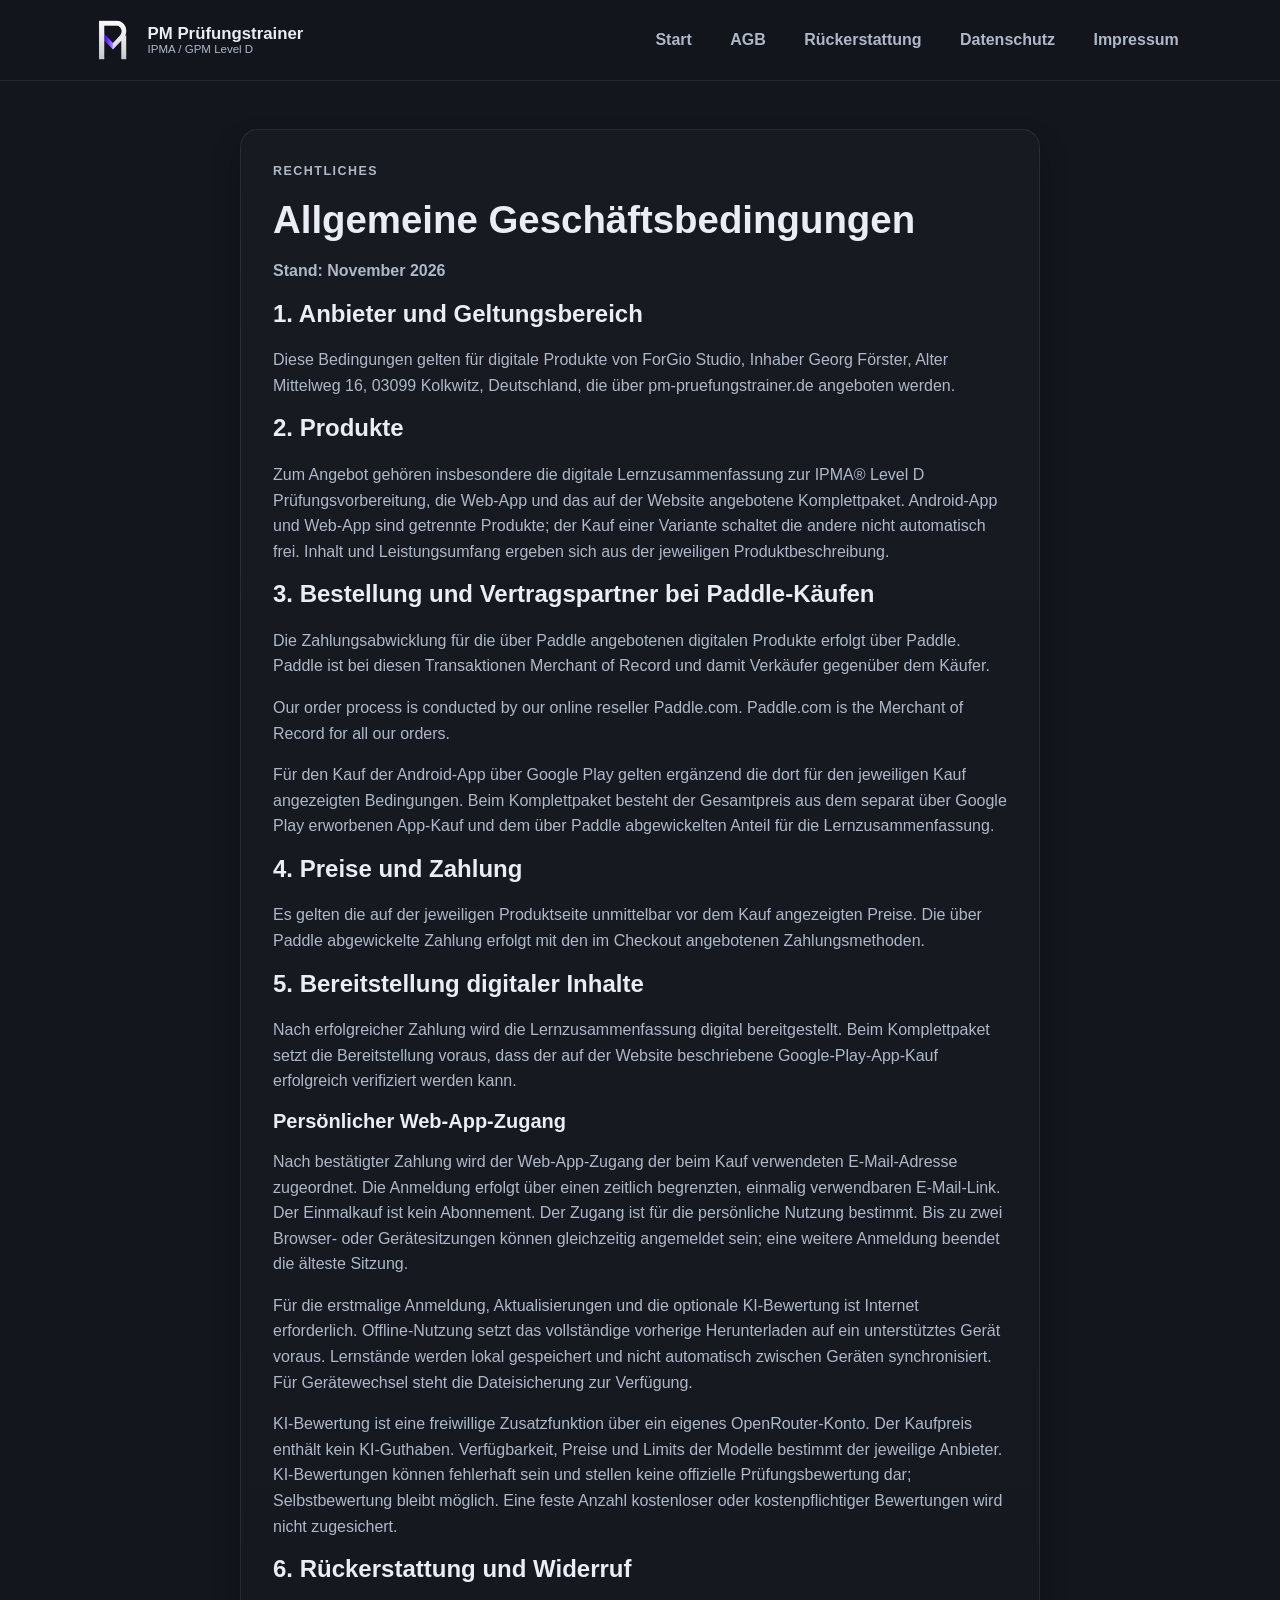
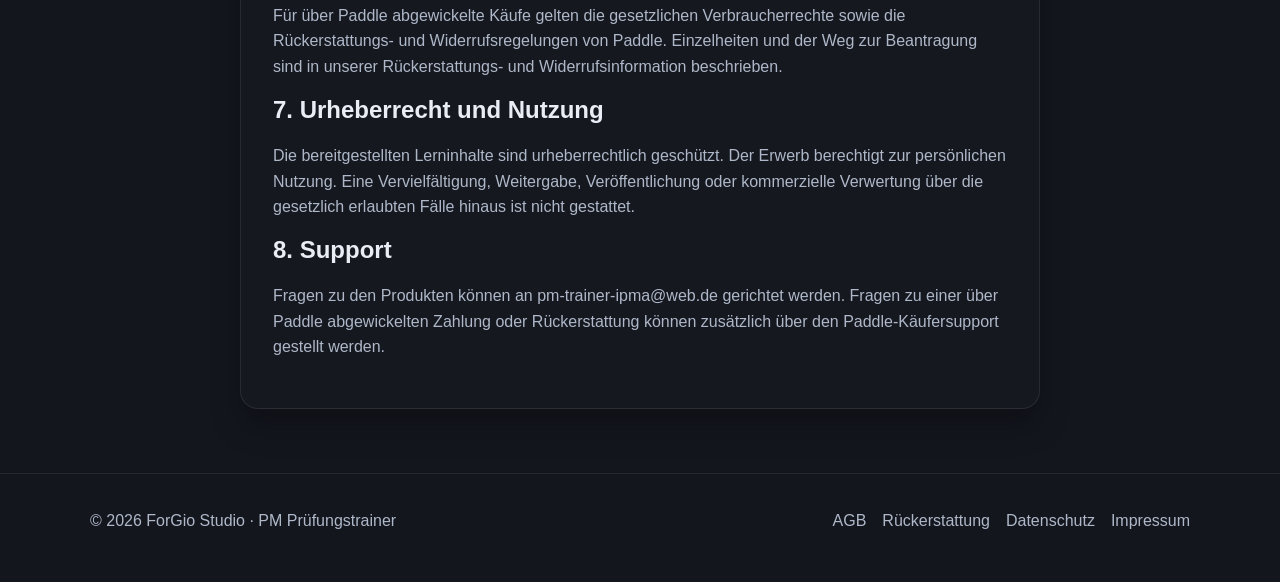
==== commit 6286bd60: "Web-App-Verkaufsseite und Kaufhinweise vorbereiten Neue Web-App-Seite für 19,99 EUR, Navigation und " ====
--- a/agb.html
+++ b/agb.html
@@ -1,57 +1,57 @@
-<!DOCTYPE html>
-<html lang="de">
-  <head>
-    <meta charset="UTF-8" />
-    <meta name="viewport" content="width=device-width, initial-scale=1.0" />
-    <title>AGB | PM Prüfungstrainer</title>
-    <meta name="description" content="Allgemeine Geschäftsbedingungen für PM Prüfungstrainer." />
-    <link rel="icon" type="image/png" href="assets/images/favicon.png" />
-    <link rel="stylesheet" href="assets/css/style.css" />
-  </head>
-  <body>
-    <header class="site-header">
-      <div class="container nav-wrap">
-        <a href="index.html" class="brand" aria-label="PM Prüfungstrainer Startseite">
-          <img src="assets/images/pm_logo.png" alt="PM Prüfungstrainer Logo" class="brand-logo" />
-          <div class="brand-copy"><span class="brand-name">PM Prüfungstrainer</span><span class="brand-subtitle">IPMA / GPM Level D</span></div>
-        </a>
-        <nav class="main-nav" aria-label="Hauptnavigation">
-          <a href="index.html">Start</a>
-          <a href="agb.html">AGB</a>
-          <a href="rueckerstattung.html">Rückerstattung</a>
-          <a href="datenschutz.html">Datenschutz</a>
-          <a href="impressum.html">Impressum</a>
-        </nav>
-      </div>
-    </header>
-    <main class="page-content"><div class="container narrow"><article class="panel legal-page">
-      <p class="eyebrow">Rechtliches</p>
-      <h1>Allgemeine Geschäftsbedingungen</h1>
-      <p><strong>Stand: September 2026</strong></p>
-      <h2>1. Anbieter und Geltungsbereich</h2>
-      <p>Diese Bedingungen gelten für digitale Produkte von ForGio Studio, Inhaber Georg Förster, Alter Mittelweg 16, 03099 Kolkwitz, Deutschland, die über pm-pruefungstrainer.de angeboten werden.</p>
-      <h2>2. Produkte</h2>
-      <p>Zum Angebot gehören insbesondere die digitale Lernzusammenfassung zur IPMA® Level D Prüfungsvorbereitung sowie das auf der Website angebotene Komplettpaket. Inhalt und Leistungsumfang ergeben sich aus der jeweiligen Produktbeschreibung.</p>
-      <h2>3. Bestellung und Vertragspartner bei Paddle-Käufen</h2>
-      <p>Die Zahlungsabwicklung für die über Paddle angebotenen digitalen Produkte erfolgt über Paddle. Paddle ist bei diesen Transaktionen Merchant of Record und damit Verkäufer gegenüber dem Käufer.</p>
-      <p lang="en">Our order process is conducted by our online reseller Paddle.com. Paddle.com is the Merchant of Record for all our orders.</p>
-      <p>Für den Kauf der Android-App über Google Play gelten ergänzend die dort für den jeweiligen Kauf angezeigten Bedingungen. Beim Komplettpaket besteht der Gesamtpreis aus dem separat über Google Play erworbenen App-Kauf und dem über Paddle abgewickelten Anteil für die Lernzusammenfassung.</p>
-      <h2>4. Preise und Zahlung</h2>
-      <p>Es gelten die auf der jeweiligen Produktseite unmittelbar vor dem Kauf angezeigten Preise. Die über Paddle abgewickelte Zahlung erfolgt mit den im Checkout angebotenen Zahlungsmethoden.</p>
-      <h2>5. Bereitstellung digitaler Inhalte</h2>
-      <p>Nach erfolgreicher Zahlung wird die Lernzusammenfassung digital bereitgestellt. Beim Komplettpaket setzt die Bereitstellung voraus, dass der auf der Website beschriebene Google-Play-App-Kauf erfolgreich verifiziert werden kann.</p>
-      <h2>6. Rückerstattung und Widerruf</h2>
-      <p>Für über Paddle abgewickelte Käufe gelten die gesetzlichen Verbraucherrechte sowie die Rückerstattungs- und Widerrufsregelungen von Paddle. Einzelheiten und der Weg zur Beantragung sind in unserer <a href="rueckerstattung.html">Rückerstattungs- und Widerrufsinformation</a> beschrieben.</p>
-      <h2>7. Urheberrecht und Nutzung</h2>
-      <p>Die bereitgestellten Lerninhalte sind urheberrechtlich geschützt. Der Erwerb berechtigt zur persönlichen Nutzung. Eine Vervielfältigung, Weitergabe, Veröffentlichung oder kommerzielle Verwertung über die gesetzlich erlaubten Fälle hinaus ist nicht gestattet.</p>
-      <h2>8. Support</h2>
-      <p>Fragen zu den Produkten können an <a href="mailto:pm-trainer-ipma@web.de">pm-trainer-ipma@web.de</a> gerichtet werden. Fragen zu einer über Paddle abgewickelten Zahlung oder Rückerstattung können zusätzlich über den Paddle-Käufersupport gestellt werden.</p>
-    </article></div></main>
-    <footer class="site-footer"><div class="container footer-wrap">
-      <p>© 2026 ForGio Studio · PM Prüfungstrainer</p>
-      <div class="footer-links">
-        <a href="agb.html">AGB</a><a href="rueckerstattung.html">Rückerstattung</a><a href="datenschutz.html">Datenschutz</a><a href="impressum.html">Impressum</a>
-      </div>
-    </div></footer>
-  </body>
-</html>
+<!DOCTYPE html>
+<html lang="de">
+  <head>
+    <meta charset="UTF-8" />
+    <meta name="viewport" content="width=device-width, initial-scale=1.0" />
+    <title>AGB | PM Prüfungstrainer</title>
+    <meta name="description" content="Allgemeine Geschäftsbedingungen für PM Prüfungstrainer." />
+    <link rel="icon" type="image/png" href="assets/images/favicon.png" />
+    <link rel="stylesheet" href="assets/css/style.css" />
+  </head>
+  <body>
+    <header class="site-header">
+      <div class="container nav-wrap">
+        <a href="index.html" class="brand" aria-label="PM Prüfungstrainer Startseite">
+          <img src="assets/images/pm_logo.png" alt="PM Prüfungstrainer Logo" class="brand-logo" />
+          <div class="brand-copy"><span class="brand-name">PM Prüfungstrainer</span><span class="brand-subtitle">IPMA / GPM Level D</span></div>
+        </a>
+        <nav class="main-nav" aria-label="Hauptnavigation">
+          <a href="index.html">Start</a>
+          <a href="agb.html">AGB</a>
+          <a href="rueckerstattung.html">Rückerstattung</a>
+          <a href="datenschutz.html">Datenschutz</a>
+          <a href="impressum.html">Impressum</a>
+        </nav>
+      </div>
+    </header>
+    <main class="page-content"><div class="container narrow"><article class="panel legal-page">
+      <p class="eyebrow">Rechtliches</p>
+      <h1>Allgemeine Geschäftsbedingungen</h1>
+      <p><strong>Stand: November 2026</strong></p>
+      <h2>1. Anbieter und Geltungsbereich</h2>
+      <p>Diese Bedingungen gelten für digitale Produkte von ForGio Studio, Inhaber Georg Förster, Alter Mittelweg 16, 03099 Kolkwitz, Deutschland, die über pm-pruefungstrainer.de angeboten werden.</p>
+      <h2>2. Produkte</h2>
+      <p>Zum Angebot gehören insbesondere die digitale Lernzusammenfassung zur IPMA® Level D Prüfungsvorbereitung, die Web-App und das auf der Website angebotene Komplettpaket. Android-App und Web-App sind getrennte Produkte; der Kauf einer Variante schaltet die andere nicht automatisch frei. Inhalt und Leistungsumfang ergeben sich aus der jeweiligen Produktbeschreibung.</p>
+      <h2>3. Bestellung und Vertragspartner bei Paddle-Käufen</h2>
+      <p>Die Zahlungsabwicklung für die über Paddle angebotenen digitalen Produkte erfolgt über Paddle. Paddle ist bei diesen Transaktionen Merchant of Record und damit Verkäufer gegenüber dem Käufer.</p>
+      <p lang="en">Our order process is conducted by our online reseller Paddle.com. Paddle.com is the Merchant of Record for all our orders.</p>
+      <p>Für den Kauf der Android-App über Google Play gelten ergänzend die dort für den jeweiligen Kauf angezeigten Bedingungen. Beim Komplettpaket besteht der Gesamtpreis aus dem separat über Google Play erworbenen App-Kauf und dem über Paddle abgewickelten Anteil für die Lernzusammenfassung.</p>
+      <h2>4. Preise und Zahlung</h2>
+      <p>Es gelten die auf der jeweiligen Produktseite unmittelbar vor dem Kauf angezeigten Preise. Die über Paddle abgewickelte Zahlung erfolgt mit den im Checkout angebotenen Zahlungsmethoden.</p>
+      <h2>5. Bereitstellung digitaler Inhalte</h2>
+      <p>Nach erfolgreicher Zahlung wird die Lernzusammenfassung digital bereitgestellt. Beim Komplettpaket setzt die Bereitstellung voraus, dass der auf der Website beschriebene Google-Play-App-Kauf erfolgreich verifiziert werden kann.</p>
+      <h3>Persönlicher Web-App-Zugang</h3><p>Nach bestätigter Zahlung wird der Web-App-Zugang der beim Kauf verwendeten E-Mail-Adresse zugeordnet. Die Anmeldung erfolgt über einen zeitlich begrenzten, einmalig verwendbaren E-Mail-Link. Der Einmalkauf ist kein Abonnement. Der Zugang ist für die persönliche Nutzung bestimmt. Bis zu zwei Browser- oder Gerätesitzungen können gleichzeitig angemeldet sein; eine weitere Anmeldung beendet die älteste Sitzung.</p><p>Für die erstmalige Anmeldung, Aktualisierungen und die optionale KI-Bewertung ist Internet erforderlich. Offline-Nutzung setzt das vollständige vorherige Herunterladen auf ein unterstütztes Gerät voraus. Lernstände werden lokal gespeichert und nicht automatisch zwischen Geräten synchronisiert. Für Gerätewechsel steht die Dateisicherung zur Verfügung.</p><p>KI-Bewertung ist eine freiwillige Zusatzfunktion über ein eigenes OpenRouter-Konto. Der Kaufpreis enthält kein KI-Guthaben. Verfügbarkeit, Preise und Limits der Modelle bestimmt der jeweilige Anbieter. KI-Bewertungen können fehlerhaft sein und stellen keine offizielle Prüfungsbewertung dar; Selbstbewertung bleibt möglich. Eine feste Anzahl kostenloser oder kostenpflichtiger Bewertungen wird nicht zugesichert.</p><h2>6. Rückerstattung und Widerruf</h2>
+      <p>Für über Paddle abgewickelte Käufe gelten die gesetzlichen Verbraucherrechte sowie die Rückerstattungs- und Widerrufsregelungen von Paddle. Einzelheiten und der Weg zur Beantragung sind in unserer <a href="rueckerstattung.html">Rückerstattungs- und Widerrufsinformation</a> beschrieben.</p>
+      <h2>7. Urheberrecht und Nutzung</h2>
+      <p>Die bereitgestellten Lerninhalte sind urheberrechtlich geschützt. Der Erwerb berechtigt zur persönlichen Nutzung. Eine Vervielfältigung, Weitergabe, Veröffentlichung oder kommerzielle Verwertung über die gesetzlich erlaubten Fälle hinaus ist nicht gestattet.</p>
+      <h2>8. Support</h2>
+      <p>Fragen zu den Produkten können an <a href="mailto:pm-trainer-ipma@web.de">pm-trainer-ipma@web.de</a> gerichtet werden. Fragen zu einer über Paddle abgewickelten Zahlung oder Rückerstattung können zusätzlich über den Paddle-Käufersupport gestellt werden.</p>
+    </article></div></main>
+    <footer class="site-footer"><div class="container footer-wrap">
+      <p>© 2026 ForGio Studio · PM Prüfungstrainer</p>
+      <div class="footer-links">
+        <a href="agb.html">AGB</a><a href="rueckerstattung.html">Rückerstattung</a><a href="datenschutz.html">Datenschutz</a><a href="impressum.html">Impressum</a>
+      </div>
+    </div></footer>
+  </body>
+</html>
--- a/assets/css/style.css
+++ b/assets/css/style.css
@@ -1,1906 +1,2013 @@
-:root {
-  --bg: #14161e;
-  --bg-elevated: #1d232d;
-  --surface: #f5f7fa;
-  --surface-strong: #ffffff;
-  --text: #e9edf5;
-  --text-muted: #aeb8c8;
-  --brand: #dce6ff;
-  --primary: #7a8cff;
-  --border: rgba(255, 255, 255, 0.08);
-  --shadow: rgba(0, 0, 0, 0.25);
-  --max-width: 1100px;
-}
-
-* {
-  box-sizing: border-box;
-}
-
-html {
-  scroll-behavior: smooth;
-}
-
-body {
-  margin: 0;
-  font-family: "Segoe UI", Tahoma, Geneva, Verdana, sans-serif;
-  background: var(--bg);
-  color: var(--text);
-  line-height: 1.6;
-}
-
-a {
-  color: inherit;
-  text-decoration: none;
-}
-
-img {
-  max-width: 100%;
-  display: block;
-}
-
-.container {
-  width: min(var(--max-width), calc(100% - 2rem));
-  margin: 0 auto;
-}
-
-.narrow {
-  max-width: 800px;
-}
-
-.site-header {
-  background: rgba(20, 22, 30, 0.94);
-  border-bottom: 1px solid var(--border);
-  position: sticky;
-  top: 0;
-  backdrop-filter: blur(10px);
-  z-index: 10;
-}
-
-.nav-wrap {
-  display: flex;
-  align-items: center;
-  justify-content: space-between;
-  min-height: 80px;
-  gap: 1rem;
-}
-
-.brand {
-  display: inline-flex;
-  align-items: center;
-  gap: 0.85rem;
-  color: var(--text);
-}
-
-.brand-logo {
-  width: 44px;
-  height: 44px;
-  object-fit: contain;
-}
-
-.brand-copy {
-  display: flex;
-  flex-direction: column;
-  line-height: 1.15;
-}
-
-.brand-name {
-  font-size: 1.05rem;
-  font-weight: 700;
-}
-
-.brand-subtitle {
-  font-size: 0.72rem;
-  color: var(--text-muted);
-}
-
-.nav-toggle {
-  display: none;
-  align-items: center;
-  justify-content: center;
-  width: 42px;
-  height: 42px;
-  padding: 0;
-  border: 1px solid var(--border);
-  border-radius: 10px;
-  background: rgba(255, 255, 255, 0.03);
-  color: var(--text);
-  cursor: pointer;
-}
-
-.nav-brand-row {
-  display: contents;
-}
-
-.main-nav a.active {
-  color: var(--text);
-}
-
-.nav-toggle-bars {
-  display: grid;
-  gap: 4px;
-}
-
-.nav-toggle-bars span {
-  display: block;
-  width: 18px;
-  height: 2px;
-  border-radius: 999px;
-  background: currentColor;
-}
-
-.main-nav {
-  display: flex;
-  align-items: center;
-  gap: 1rem;
-  flex-wrap: wrap;
-}
-
-.main-nav a {
-  color: var(--text-muted);
-  font-weight: 600;
-  padding: 0.45rem 0.7rem;
-  border-radius: 999px;
-  transition: background 0.2s ease, color 0.2s ease;
-}
-
-.main-nav a:hover,
-.main-nav a.active {
-  background: rgba(122, 140, 255, 0.14);
-  color: var(--text);
-}
-
-.hero {
-  padding: 4rem 0 2.5rem;
-}
-
-.hero-grid {
-  display: grid;
-  grid-template-columns: 1.5fr 1fr;
-  gap: 2rem;
-  align-items: center;
-}
-
-.hero-prep-grid {
-  align-items: start;
-}
-
-.questions-hero-grid {
-  align-items: stretch;
-}
-
-.eyebrow {
-  margin: 0 0 0.75rem;
-  color: var(--brand);
-  font-size: 0.78rem;
-  font-weight: 700;
-  letter-spacing: 0.12em;
-  text-transform: uppercase;
-}
-
-h1, h2, h3 {
-  margin-top: 0;
-  line-height: 1.15;
-}
-
-h1 {
-  font-size: clamp(2.4rem, 4vw, 4rem);
-  margin-bottom: 1rem;
-}
-
-.lead {
-  font-size: 1.05rem;
-  color: var(--text-muted);
-  max-width: 620px;
-}
-
-.cta-row {
-  display: flex;
-  gap: 0.9rem;
-  flex-wrap: wrap;
-  margin-top: 1.5rem;
-}
-
-.button {
-  display: inline-flex;
-  align-items: center;
-  justify-content: center;
-  min-height: 46px;
-  padding: 0.8rem 1.25rem;
-  border-radius: 12px;
-  font-weight: 700;
-  border: 1px solid transparent;
-  transition: transform 0.2s ease, opacity 0.2s ease;
-}
-
-.button:hover {
-  transform: translateY(-1px);
-}
-
-.button-primary {
-  background: var(--primary);
-  color: white;
-}
-
-.button-secondary {
-  background: transparent;
-  border-color: var(--border);
-  color: var(--text);
-}
-
-.hero-card,
-.panel {
-  background: linear-gradient(180deg, rgba(255,255,255,0.02), rgba(255,255,255,0.01));
-  border: 1px solid var(--border);
-  border-radius: 18px;
-  box-shadow: 0 18px 30px var(--shadow);
-}
-
-.hero-card {
-  padding: 1.5rem;
-}
-
-.hero-prep-card {
-  display: flex;
-  flex-direction: column;
-  gap: 1rem;
-  align-self: start;
-}
-
-.hero-prep-steps {
-  position: relative;
-  display: grid;
-  gap: 1rem;
-  padding-left: 1.15rem;
-}
-
-.hero-prep-step {
-  display: grid;
-  grid-template-columns: auto 1fr;
-  gap: 0.8rem;
-  align-items: start;
-  position: relative;
-}
-
-.hero-prep-number {
-  position: relative;
-  z-index: 1;
-  display: inline-flex;
-  align-items: center;
-  justify-content: center;
-  width: 2.15rem;
-  height: 2.15rem;
-  border-radius: 999px;
-  border: 1px solid rgba(122, 140, 255, 0.35);
-  background: rgba(122, 140, 255, 0.14);
-  color: var(--primary);
-  font-size: 0.85rem;
-  font-weight: 800;
-  letter-spacing: 0.08em;
-}
-
-.hero-prep-text {
-  color: var(--text);
-  font-weight: 600;
-  line-height: 1.25;
-}
-
-.hero-prep-subtext {
-  display: block;
-  margin-top: 0.18rem;
-  color: var(--text-muted);
-  font-size: 0.92rem;
-  line-height: 1.25;
-}
-
-.hero-prep-step:not(:last-child)::after {
-  content: "";
-  position: absolute;
-  left: 1.07rem;
-  top: 2.45rem;
-  bottom: -1rem;
-  width: 2px;
-  background: rgba(122, 140, 255, 0.28);
-}
-
-.hero-prep-step > div {
-  min-width: 0;
-}
-
-.hero-question-preview {
-  display: flex;
-  flex-direction: column;
-  gap: 0.9rem;
-}
-
-.hero-preview-kicker {
-  margin: 0;
-  color: var(--brand);
-  font-size: 0.74rem;
-  font-weight: 700;
-  letter-spacing: 0.12em;
-  text-transform: uppercase;
-}
-
-.hero-question-preview h2 {
-  margin: 0;
-  font-size: 1.1rem;
-}
-
-.hero-preview-options {
-  margin: 0;
-  padding: 0;
-  list-style: none;
-  display: grid;
-  gap: 0.65rem;
-}
-
-.hero-preview-options li {
-  padding: 0.75rem 0.85rem;
-  border: 1px solid var(--border);
-  border-radius: 12px;
-  background: rgba(255,255,255,0.02);
-  color: var(--text-muted);
-}
-
-.hero-preview-note {
-  margin: 0;
-  color: var(--text-muted);
-  font-size: 0.92rem;
-}
-
-.hero-media {
-  justify-self: center;
-}
-
-.hero-media img {
-  width: 100%;
-  max-width: 390px;
-  height: auto;
-  object-fit: contain;
-}
-
-.product-hero-grid {
-  grid-template-columns: minmax(0, 1.2fr) minmax(0, 0.8fr);
-  gap: 2rem;
-  align-items: center;
-}
-
-.app-hero-grid {
-  align-items: flex-start;
-}
-
-.product-hero-copy {
-  display: flex;
-  flex-direction: column;
-  align-items: flex-start;
-}
-
-.app-hero-media {
-  display: flex;
-  align-items: flex-end;
-  justify-content: center;
-}
-
-
-.product-subheadline {
-  margin: 0 0 0.75rem;
-  font-size: 1.25rem;
-  font-weight: 700;
-  color: var(--brand);
-}
-
-.product-hero-media {
-  display: flex;
-  justify-content: center;
-  align-items: center;
-}
-
-.product-hero-media img {
-  width: 100%;
-  max-width: 330px;
-  height: auto;
-  object-fit: contain;
-}
-
-.app-hero-media img {
-  max-width: 280px;
-}
-
-.product-price-stack {
-  margin-top: 0.5rem;
-  min-height: 0;
-}
-
-.section-note {
-  margin-top: -0.25rem;
-  color: var(--text-muted);
-  font-size: 0.95rem;
-}
-
-.exam-bridge-card,
-.exam-bridge {
-  max-width: 900px;
-  margin-left: auto;
-  margin-right: auto;
-}
-
-.exam-training-info {
-  margin-top: 32px;
-}
-
-.feature-list {
-  margin: 1rem 0 0;
-  padding-left: 1.1rem;
-}
-
-.feature-list li {
-  margin-bottom: 0.45rem;
-}
-
-.exam-part {
-  margin-top: 1rem;
-  overflow: hidden;
-}
-
-.exam-part summary,
-.competence-item summary {
-  list-style: none;
-  cursor: pointer;
-}
-
-.exam-part summary::-webkit-details-marker,
-.competence-item summary::-webkit-details-marker {
-  display: none;
-}
-
-.exam-part > summary {
-  display: flex;
-  align-items: center;
-  justify-content: space-between;
-  gap: 1rem;
-  padding: 1.15rem 1.25rem;
-  border: 1px solid var(--border);
-  border-radius: 18px;
-  background: linear-gradient(180deg, rgba(255,255,255,0.03), rgba(255,255,255,0.01));
-  box-shadow: 0 18px 30px var(--shadow);
-}
-
-.exam-part > summary strong,
-.competence-item > summary span:first-child {
-  display: block;
-}
-
-.exam-part > summary small,
-.competence-item > summary span:last-child {
-  color: var(--text-muted);
-  font-size: 0.92rem;
-}
-
-.summary-action {
-  display: inline-flex;
-  align-items: center;
-  gap: 0.4rem;
-  padding: 0.35rem 0.7rem;
-  border: 1px solid var(--border);
-  border-radius: 999px;
-  background: rgba(255, 255, 255, 0.03);
-  color: var(--text);
-  font-weight: 700;
-  transition: background 0.2s ease, border-color 0.2s ease;
-}
-
-.exam-part > summary:hover .summary-action {
-  background: rgba(255, 255, 255, 0.06);
-  border-color: rgba(255, 255, 255, 0.14);
-}
-
-.exam-part-body {
-  margin-top: 0.85rem;
-  padding-left: 0.2rem;
-}
-
-.competence-item {
-  margin-top: 0.75rem;
-  border: 1px solid var(--border);
-  border-radius: 16px;
-  background: rgba(255,255,255,0.02);
-}
-
-.competence-item > summary {
-  display: flex;
-  justify-content: space-between;
-  gap: 1rem;
-  padding: 0.95rem 1rem;
-}
-
-.competence-body {
-  padding: 0 1rem 1rem;
-}
-
-.question-block {
-  padding: 1rem 0 0.95rem;
-  border-top: 1px solid var(--border);
-}
-
-.question-block:first-child {
-  border-top: 0;
-}
-
-.question-meta {
-  color: var(--brand);
-  font-size: 0.82rem;
-  font-weight: 700;
-  letter-spacing: 0.06em;
-  text-transform: uppercase;
-  margin-bottom: 0.5rem;
-}
-
-.question-block h3 {
-  margin-bottom: 0.85rem;
-  font-size: 1.05rem;
-}
-
-.answer-list {
-  margin: 0 0 0.9rem;
-  padding-left: 1.2rem;
-}
-
-.answer-list li {
-  margin-bottom: 0.35rem;
-}
-
-.solution-toggle {
-  appearance: none;
-  border: 1px solid var(--border);
-  background: rgba(122, 140, 255, 0.14);
-  color: var(--text);
-  border-radius: 12px;
-  min-height: 42px;
-  padding: 0.65rem 0.95rem;
-  font: inherit;
-  font-weight: 700;
-  cursor: pointer;
-}
-
-.question-solution > summary {
-  display: inline-flex;
-  align-items: center;
-  gap: 0.45rem;
-  width: auto;
-  padding: 0.55rem 0.9rem;
-  border: 1px solid var(--border);
-  border-radius: 999px;
-  background: rgba(122, 140, 255, 0.14);
-  color: var(--text);
-  font: inherit;
-  font-weight: 700;
-  cursor: pointer;
-  list-style: none;
-}
-
-.question-solution > summary::-webkit-details-marker {
-  display: none;
-}
-
-.question-solution > summary::after {
-  content: "▾";
-  font-size: 0.85em;
-}
-
-.question-solution[open] > summary::after {
-  content: "▴";
-}
-
-.question-solution > summary:hover {
-  background: rgba(122, 140, 255, 0.2);
-  border-color: rgba(122, 140, 255, 0.35);
-}
-
-.solution-panel {
-  margin-top: 0.8rem;
-  padding: 0.9rem 1rem;
-  border-radius: 14px;
-  border: 1px solid var(--border);
-  background: rgba(255,255,255,0.03);
-  color: var(--text-muted);
-}
-
-@media (max-width: 768px) {
-  .exam-part > summary,
-  .competence-item > summary {
-    flex-direction: column;
-    align-items: flex-start;
-  }
-
-  .summary-action,
-  .competence-item > summary span:last-child {
-    align-self: flex-start;
-  }
-
-  .question-block h3 {
-    font-size: 1rem;
-  }
-}
-
-.product-price-stack .price-old {
-  font-size: 1rem;
-  opacity: 0.7;
-  text-decoration: line-through;
-}
-
-.product-price-stack .price-new {
-  font-size: 2.1rem;
-}
-
-@media (max-width: 760px) {
-  .product-hero-grid {
-    grid-template-columns: 1fr;
-  }
-}
-
-@media (max-width: 600px) {
-  .nav-wrap {
-    display: grid;
-    grid-template-columns: 1fr auto;
-    align-items: center;
-    min-height: 64px;
-  }
-
-  .nav-brand-row {
-    display: contents;
-  }
-
-  .brand {
-    width: auto;
-  }
-
-  .nav-toggle {
-    display: inline-flex;
-  }
-
-  .main-nav {
-    display: none;
-    grid-column: 1 / -1;
-    width: 100%;
-    padding: 0 0 0.9rem;
-    gap: 0.35rem;
-    align-items: stretch;
-    flex-direction: column;
-  }
-
-  .site-header.nav-open .main-nav {
-    display: flex;
-  }
-
-  .main-nav a {
-    width: 100%;
-  }
-
-  .main-nav a.active {
-    background: rgba(122, 140, 255, 0.14);
-  }
-
-  .site-header.nav-open .nav-wrap {
-    padding-bottom: 0.35rem;
-  }
-
-  .hero {
-    padding: 2.2rem 0 1.8rem;
-  }
-
-  .hero-grid,
-  .product-hero-grid,
-  .bundle-panel,
-  .steps-grid,
-  .phase-grid,
-  .benefit-grid,
-  .preview-grid {
-    grid-template-columns: 1fr;
-  }
-
-  .hero h1 {
-    font-size: clamp(2rem, 8vw, 2.7rem);
-  }
-
-  .lead {
-    font-size: 1rem;
-  }
-
-  .cta-row .button,
-  .bundle-pricing .button {
-    width: 100%;
-  }
-
-  .bundle-panel,
-  .hero-card,
-  .panel {
-    padding: 1.1rem;
-  }
-
-  .bundle-price-highlight {
-    padding-left: 0;
-    border-left: 0;
-  }
-
-  .card-visual,
-  .product-hero-media,
-  .hero-media {
-    min-height: 0;
-  }
-
-  .card-visual img,
-  .product-hero-media img,
-  .hero-media img {
-    max-width: 100%;
-  }
-
-  .hero .hero-media {
-    width: 100%;
-    max-width: 100%;
-    margin: 1.15rem auto 0;
-    justify-content: center;
-    align-items: flex-end;
-    transform: none !important;
-    overflow: visible;
-  }
-
-  .hero .hero-media img:first-child {
-    width: 44% !important;
-    max-width: 180px !important;
-    transform: rotate(-5deg) !important;
-    margin-left: 0 !important;
-  }
-
-  .hero .hero-media img:last-child {
-    width: 39% !important;
-    max-width: 170px !important;
-    margin-left: -12px !important;
-    transform: none !important;
-  }
-
-  .bundle-panel {
-    display: grid;
-    grid-template-columns: 1fr;
-    gap: 0.9rem;
-    align-items: start;
-  }
-
-  .bundle-copy {
-    display: contents;
-    width: 100%;
-    max-width: none;
-  }
-
-  .bundle-panel > h3,
-  .bundle-panel > p,
-  .bundle-panel > div,
-  .bundle-panel > a,
-  .bundle-panel > .bundle-copy > *,
-  .bundle-panel > .bundle-visual {
-    grid-column: 1 / -1;
-    width: 100%;
-    max-width: none;
-    min-width: 0;
-    justify-self: stretch;
-    align-self: start;
-  }
-
-  .bundle-badge {
-    order: 1;
-    width: 100%;
-    max-width: min(100%, 300px);
-    padding: 0.8rem 1.1rem;
-    box-sizing: border-box;
-    line-height: 1.35;
-  }
-
-  .bundle-panel h3 {
-    order: 2;
-  }
-
-  .bundle-subhead {
-    order: 3;
-  }
-
-  .bundle-copy > p:not(.bundle-badge):not(.bundle-subhead):not(.bundle-highlight):not(.bundle-savings):not(.bundle-note) {
-    order: 4;
-  }
-
-  .bundle-visual {
-    order: 5;
-    position: relative;
-    left: auto;
-    right: auto;
-    top: auto;
-    bottom: auto;
-    width: min(100%, 420px);
-    max-width: 100%;
-    min-height: 0;
-    margin: 1.15rem auto 0;
-    padding: 0;
-    overflow: visible;
-    display: flex;
-    justify-content: center;
-    align-items: flex-end;
-    gap: 0;
-    align-self: start;
-    justify-self: stretch;
-    box-sizing: border-box;
-    transform: none;
-    float: none;
-  }
-
-  .bundle-highlight {
-    order: 6;
-    width: fit-content;
-    max-width: 100%;
-    padding: 0.65rem 1rem;
-    box-sizing: border-box;
-    line-height: 1.4;
-  }
-
-  .bundle-pricing {
-    order: 7;
-    width: 100%;
-    flex-direction: column;
-    align-items: flex-start;
-    gap: 0.7rem;
-  }
-
-  .bundle-price-block {
-    width: 100%;
-  }
-
-  .bundle-savings {
-    order: 8;
-    width: 100%;
-    max-width: 280px;
-    padding: 0.8rem 1.1rem;
-    box-sizing: border-box;
-    line-height: 1.35;
-    white-space: normal;
-  }
-
-  .bundle-copy > .button {
-    order: 9;
-    width: 100%;
-    max-width: none;
-    box-sizing: border-box;
-    white-space: nowrap;
-  }
-
-  .bundle-note {
-    order: 10;
-  }
-
-  .bundle-visual .bundle-visual-doc {
-    width: 44%;
-    max-width: 180px;
-    position: relative;
-    order: 1;
-    left: auto;
-    right: auto;
-    top: auto;
-    bottom: auto;
-    margin-left: 0;
-    transform: rotate(-5deg);
-  }
-
-  .bundle-visual .bundle-visual-app {
-    width: 39%;
-    max-width: 170px;
-    position: relative;
-    order: 2;
-    left: auto;
-    right: auto;
-    top: auto;
-    bottom: auto;
-    margin-left: -12px;
-    transform: none;
-  }
-
-  .product-hero-grid .product-hero-copy {
-    order: 1;
-  }
-
-  .product-hero-grid .product-hero-media {
-    order: 2;
-    width: 100%;
-    justify-content: center;
-    margin-top: 1rem;
-  }
-
-  .product-hero-grid .product-hero-media img {
-    max-width: min(78vw, 280px);
-  }
-
-  .content-section .two-col {
-    grid-template-columns: 1fr;
-  }
-
-  .content-section .two-col > .product-hero-media {
-    order: 2;
-    width: 100%;
-    justify-content: center;
-    margin-top: 0.6rem;
-    display: flex;
-    flex-direction: column;
-    align-items: center;
-    gap: 0.9rem;
-  }
-
-  .content-section .two-col > :not(.product-hero-media) {
-    order: 1;
-  }
-
-  .content-section .two-col > .product-hero-media img {
-    width: min(72vw, 260px);
-    max-width: 260px;
-  }
-
-  .content-section .two-col > .product-hero-media img + img {
-    margin-top: 0;
-  }
-
-  .process-flow {
-    flex-direction: column;
-    align-items: stretch;
-    gap: 0.6rem;
-  }
-
-  .process-step {
-    width: 100%;
-    justify-content: center;
-    text-align: center;
-  }
-
-  .process-arrow {
-    align-self: center;
-    line-height: 1;
-    font-size: 1rem;
-  }
-
-  .process-flow-linear .process-arrow,
-  .process-flow-cycle .process-arrow:not(:last-of-type) {
-    color: transparent;
-    position: relative;
-  }
-
-  .process-flow-linear .process-arrow::before,
-  .process-flow-cycle .process-arrow:not(:last-of-type)::before {
-    content: "↓";
-    color: var(--text-muted);
-  }
-
-  .process-flow-cycle .process-arrow:last-of-type {
-    color: var(--primary);
-  }
-
-  .questions-hero-grid {
-    grid-template-columns: 1fr;
-  }
-
-  .hero-prep-grid {
-    grid-template-columns: 1fr;
-  }
-
-  .hero-prep-steps {
-    padding-left: 1rem;
-  }
-
-  .hero-prep-step:not(:last-child)::after {
-    left: 0.92rem;
-  }
-
-  .nav-wrap {
-    flex-wrap: wrap;
-    min-height: 64px;
-  }
-
-  .nav-toggle {
-    display: inline-flex;
-  }
-
-  .main-nav {
-    display: none;
-    width: 100%;
-    flex-direction: column;
-    align-items: stretch;
-    gap: 0.35rem;
-    margin: 0 0 0.75rem;
-    padding: 0.75rem 0 0;
-  }
-
-  .site-header.nav-open .main-nav {
-    display: flex;
-  }
-
-  .main-nav a {
-    width: 100%;
-    padding: 0.7rem 0.9rem;
-    border-radius: 12px;
-  }
-
-  .nav-brand-row {
-    display: flex;
-    align-items: center;
-    justify-content: space-between;
-    width: 100%;
-    gap: 0.75rem;
-  }
-}
-
-.hero-card h2 {
-  margin-bottom: 1rem;
-  font-size: 1.35rem;
-}
-
-.hero-card ul {
-  margin: 0;
-  padding-left: 1.1rem;
-  color: var(--text-muted);
-}
-
-.hero-card li + li {
-  margin-top: 0.5rem;
-}
-
-.content-section {
-  padding: 1rem 0 3rem;
-}
-
-.two-col {
-  display: grid;
-  grid-template-columns: repeat(2, minmax(0, 1fr));
-  gap: 1.25rem;
-}
-
-.offers-grid {
-  display: grid;
-  grid-template-columns: repeat(3, minmax(0, 1fr));
-  gap: 1.25rem;
-  margin-top: 1.5rem;
-}
-
-.offers-grid-two {
-  grid-template-columns: repeat(2, minmax(0, 1fr));
-}
-
-.prep-timeline {
-  display: grid;
-  grid-template-columns: repeat(3, minmax(0, 1fr));
-  gap: 1rem;
-  margin-top: 1.25rem;
-}
-
-.timeline-card {
-  padding: 1.25rem;
-}
-
-.timeline-kicker {
-  margin: 0 0 0.55rem;
-  color: var(--primary);
-  font-size: 0.78rem;
-  font-weight: 700;
-  letter-spacing: 0.08em;
-  text-transform: uppercase;
-}
-
-.prep-overview-grid {
-  display: grid;
-  grid-template-columns: repeat(3, minmax(0, 1fr));
-  gap: 1rem;
-  margin-top: 1.25rem;
-}
-
-.steps-grid {
-  display: grid;
-  grid-template-columns: repeat(2, minmax(0, 1fr));
-  gap: 1rem;
-  margin-top: 1.25rem;
-}
-
-.step-card {
-  padding: 1.25rem;
-}
-
-.step-card .feature-list {
-  margin-top: 0.85rem;
-}
-
-.process-flow {
-  display: flex;
-  flex-wrap: wrap;
-  gap: 0.65rem;
-  align-items: center;
-}
-
-.process-flow-linear {
-  gap: 0.55rem;
-}
-
-.process-flow-cycle {
-  gap: 0.55rem;
-}
-
-.process-step {
-  display: inline-flex;
-  align-items: center;
-  padding: 0.5rem 0.75rem;
-  border: 1px solid var(--border);
-  border-radius: 999px;
-  background: rgba(255, 255, 255, 0.03);
-  color: var(--text);
-  line-height: 1.3;
-}
-
-.process-arrow {
-  color: var(--text-muted);
-  font-weight: 700;
-}
-
-.process-flow-cycle .process-arrow:last-of-type {
-  color: var(--primary);
-}
-
-.process-flow-cycle .process-step:last-child {
-  border-color: rgba(122, 140, 255, 0.35);
-}
-
-.final-cta p:last-of-type {
-  margin-bottom: 0;
-}
-
-.final-cta .cta-row {
-  align-items: stretch;
-}
-
-.final-cta .cta-row .button {
-  flex: 1 1 220px;
-}
-
-.offer-card-compact {
-  display: grid;
-  grid-template-rows: auto 1fr auto auto auto;
-  gap: 0.9rem;
-  height: 100%;
-}
-
-.product-copy-wrap {
-  display: flex;
-  flex-direction: column;
-  min-height: 0;
-}
-
-.card-cta-wrap {
-  display: flex;
-  align-items: flex-start;
-  min-height: 52px;
-}
-
-.offer-card-compact .button {
-  margin-top: 0;
-}
-
-.feature-spacer {
-  list-style: none;
-  margin: 0;
-  padding: 0;
-  height: 1.5em;
-  visibility: hidden;
-  pointer-events: none;
-}
-
-.price-stack {
-  display: flex;
-  flex-direction: column;
-  align-items: flex-start;
-  gap: 0.15rem;
-  min-height: 74px;
-  justify-content: flex-start;
-}
-
-.price-stack .price-old {
-  font-size: 0.95rem;
-  opacity: 0.6;
-  text-decoration: line-through;
-}
-
-.price-stack .price-new {
-  font-size: 1.8rem;
-  font-weight: 800;
-  color: var(--brand);
-  line-height: 1;
-}
-
-.price-stack .price-note {
-  font-size: 0.8rem;
-  color: var(--text-muted);
-}
-
-.card-visual {
-  display: flex;
-  justify-content: center;
-  align-items: flex-end;
-  margin-top: 0;
-  min-height: 260px;
-  width: 100%;
-}
-
-.card-visual img {
-  width: auto;
-  max-width: 100%;
-  height: auto;
-  object-fit: contain;
-}
-
-.card-visual-doc img {
-  max-width: 320px;
-}
-
-.card-visual-app img {
-  max-width: 220px;
-}
-
-.bundle-panel {
-  display: grid;
-  grid-template-columns: minmax(0, 1.15fr) minmax(0, 0.85fr);
-  gap: 1.5rem;
-  align-items: center;
-  margin-top: 1.25rem;
-  padding: 1.5rem;
-}
-
-.bundle-copy {
-  display: flex;
-  flex-direction: column;
-  gap: 0.85rem;
-}
-
-.bundle-badge {
-  display: inline-flex;
-  align-items: center;
-  width: fit-content;
-  margin: 0;
-  padding: 0.45rem 0.7rem;
-  border-radius: 999px;
-  background: rgba(122, 140, 255, 0.12);
-  border: 1px solid rgba(122, 140, 255, 0.4);
-  color: var(--brand);
-  font-size: 0.72rem;
-  font-weight: 800;
-  letter-spacing: 0.08em;
-  text-transform: uppercase;
-}
-
-.bundle-subhead {
-  margin: 0;
-  color: var(--brand);
-  font-weight: 700;
-}
-
-.bundle-highlight {
-  margin: 0;
-  color: var(--text);
-  font-weight: 600;
-}
-
-.bundle-pricing {
-  display: flex;
-  flex-wrap: wrap;
-  gap: 1rem;
-  align-items: end;
-}
-
-.bundle-price-block {
-  display: flex;
-  flex-direction: column;
-  gap: 0.2rem;
-}
-
-.bundle-price-highlight {
-  padding-left: 0.8rem;
-  border-left: 1px solid var(--border);
-}
-
-.bundle-price-label {
-  display: block;
-  font-size: 0.8rem;
-  color: var(--text-muted);
-}
-
-.bundle-price-block .price-old {
-  font-size: 1rem;
-  opacity: 0.7;
-  text-decoration: line-through;
-}
-
-.bundle-price-block .price-new {
-  font-size: 2.2rem;
-  font-weight: 800;
-  color: var(--brand);
-  line-height: 1;
-}
-
-.bundle-savings {
-  display: inline-flex;
-  align-items: center;
-  width: fit-content;
-  margin: 0;
-  padding: 0.45rem 0.8rem;
-  border-radius: 999px;
-  background: rgba(122, 140, 255, 0.14);
-  border: 1px solid rgba(122, 140, 255, 0.4);
-  color: var(--brand);
-  font-weight: 700;
-}
-
-.bundle-note {
-  margin: 0;
-}
-
-.bundle-visual {
-  display: flex;
-  justify-content: center;
-  align-items: flex-end;
-  gap: 0;
-  width: 100%;
-  max-width: 100%;
-  min-height: 220px;
-  margin-inline: auto;
-  padding: 0.75rem 0.25rem;
-  overflow: hidden;
-  position: relative;
-  box-sizing: border-box;
-}
-
-.bundle-visual img {
-  height: auto;
-  object-fit: contain;
-  display: block;
-  flex-shrink: 0;
-  max-width: 100%;
-}
-
-.bundle-visual-doc {
-  width: 210px;
-  max-width: 210px;
-  position: relative;
-  z-index: 1;
-  order: 1;
-  border-radius: 14px;
-  box-shadow: 0 18px 35px rgba(0, 0, 0, 0.26);
-  transform: translateX(-18px) rotate(-5deg);
-}
-
-.bundle-visual-app {
-  width: 164px;
-  max-width: 164px;
-  position: relative;
-  z-index: 2;
-  order: 2;
-  border-radius: 24px;
-  box-shadow: 0 20px 38px rgba(0, 0, 0, 0.3);
-  margin-left: -18px;
-  transform: none;
-}
-
-.origin-grid {
-  display: grid;
-  grid-template-columns: minmax(0, 2fr) minmax(260px, 1fr);
-  gap: 1.25rem;
-  align-items: start;
-}
-
-.origin-copy,
-.origin-trust {
-  padding: 1.5rem;
-}
-
-.origin-copy p:last-child {
-  margin-bottom: 0;
-}
-
-.origin-trust {
-  align-self: stretch;
-  display: flex;
-  flex-direction: column;
-  justify-content: center;
-  border-left: 3px solid var(--primary);
-}
-
-.origin-trust-label {
-  margin: 0 0 0.6rem;
-  color: var(--brand);
-  font-weight: 700;
-}
-
-.trust-list {
-  list-style: none;
-  margin: 0;
-  padding: 0;
-  display: grid;
-  gap: 0.7rem;
-  color: var(--text-muted);
-}
-
-.trust-list li {
-  line-height: 1.4;
-}
-
-.usp-block {
-  margin-top: 0.5rem;
-}
-
-.usp-intro {
-  max-width: 860px;
-  color: var(--text-muted);
-}
-
-.usp-grid {
-  display: grid;
-  grid-template-columns: repeat(3, minmax(0, 1fr));
-  gap: 1rem;
-  margin-top: 1.25rem;
-}
-
-.usp-card {
-  padding: 1.15rem;
-}
-
-.usp-card h3 {
-  margin-bottom: 0.5rem;
-  font-size: 1.02rem;
-}
-
-.usp-card p {
-  margin-bottom: 0;
-  color: var(--text-muted);
-}
-
-@media (max-width: 900px) {
-  .origin-grid,
-  .usp-grid {
-    grid-template-columns: 1fr;
-  }
-
-  .origin-trust {
-    border-left: 0;
-    border-top: 3px solid var(--primary);
-  }
-
-  .steps-grid {
-    grid-template-columns: 1fr;
-  }
-
-  .prep-overview-grid {
-    grid-template-columns: repeat(2, minmax(0, 1fr));
-  }
-
-  .prep-timeline {
-    grid-template-columns: repeat(2, minmax(0, 1fr));
-  }
-}
-
-@media (max-width: 640px) {
-  .prep-overview-grid {
-    grid-template-columns: 1fr;
-  }
-
-  .process-flow {
-    flex-direction: column;
-    align-items: stretch;
-  }
-
-  .process-arrow {
-    align-self: center;
-  }
-
-  .process-step {
-    width: 100%;
-    justify-content: center;
-  }
-
-  .final-cta .cta-row .button {
-    flex: 1 1 100%;
-  }
-
-  .prep-timeline {
-    grid-template-columns: 1fr;
-  }
-}
-
-.section-intro {
-  margin: 0.5rem 0 0;
-  color: var(--text-muted);
-  max-width: 800px;
-}
-
-.section-copy {
-  padding: 2rem;
-}
-
-.faq-panel {
-  padding: 1.4rem;
-}
-
-.device-compact {
-  max-width: 260px;
-  width: 100%;
-  height: auto;
-}
-
-.faq-panel .faq-list {
-  gap: 0.7rem;
-  margin-top: 0.75rem;
-}
-
-.faq-panel .faq-item {
-  padding: 0.8rem 0.9rem;
-}
-
-.faq-panel .faq-item h3 {
-  margin-bottom: 0.45rem;
-}
-
-.feature-list {
-  margin: 1rem 0 0;
-  padding-left: 1.25rem;
-  color: var(--text-muted);
-}
-
-.feature-list li + li {
-  margin-top: 0.5rem;
-}
-
-.benefit-header {
-  margin-bottom: 1.25rem;
-}
-
-.benefit-header h2 {
-  margin-bottom: 0.5rem;
-}
-
-.benefit-header p {
-  margin: 0;
-  color: var(--text-muted);
-  max-width: 760px;
-}
-
-.benefit-grid {
-  display: grid;
-  grid-template-columns: repeat(2, minmax(0, 1fr));
-  gap: 1rem;
-}
-
-.benefit-card {
-  padding: 1.2rem;
-}
-
-.benefit-card h3 {
-  margin-bottom: 0.5rem;
-}
-
-.benefit-card p {
-  margin: 0;
-  color: var(--text-muted);
-}
-
-@media (max-width: 760px) {
-  .benefit-grid {
-    grid-template-columns: 1fr;
-  }
-}
-
-.compact-text-block {
-  margin: 0;
-  color: var(--text-muted);
-  max-width: 760px;
-}
-
-.question-list {
-  display: grid;
-  gap: 1.25rem;
-  margin-top: 1.5rem;
-}
-
-.question-card {
-  display: block;
-}
-
-.question-meta {
-  font-size: 0.78rem;
-  letter-spacing: 0.08em;
-  text-transform: uppercase;
-  color: var(--brand);
-  margin-bottom: 0.8rem;
-  font-weight: 700;
-}
-
-.question-card h3 {
-  margin-bottom: 0.9rem;
-  font-size: 1.2rem;
-}
-
-.answer-list {
-  list-style: none;
-  padding: 0;
-  margin: 0;
-  display: grid;
-  gap: 0.6rem;
-}
-
-.answer-list li {
-  background: rgba(255, 255, 255, 0.02);
-  border: 1px solid var(--border);
-  border-radius: 10px;
-  padding: 0.7rem 0.9rem;
-  color: var(--text-muted);
-}
-
-.answer-correct,
-.answer-solution {
-  margin-top: 1rem;
-  padding: 0.9rem 1rem;
-  border-radius: 12px;
-  border: 1px solid rgba(122, 140, 255, 0.25);
-  background: rgba(122, 140, 255, 0.08);
-  color: var(--text);
-}
-
-.answer-solution {
-  background: rgba(255, 255, 255, 0.02);
-}
-
-.inline-links {
-  display: flex;
-  flex-wrap: wrap;
-  gap: 1rem;
-  margin-top: 1rem;
-}
-
-.inline-links a {
-  color: var(--brand);
-  font-weight: 600;
-}
-
-.preview-container {
-  max-width: 1180px;
-}
-
-.preview-grid {
-  display: grid;
-  grid-template-columns: repeat(3, minmax(0, 1fr));
-  gap: 1rem;
-  margin-top: 1.5rem;
-  align-items: stretch;
-}
-
-.preview-page {
-  margin: 0;
-  border-radius: 12px;
-  overflow: hidden;
-  border: 1px solid var(--border);
-  background: rgba(255, 255, 255, 0.02);
-  box-shadow: 0 12px 24px rgba(0, 0, 0, 0.18);
-}
-
-.preview-page img {
-  width: 100%;
-  height: auto;
-  display: block;
-}
-
-.preview-caption {
-  margin-top: 1rem;
-  color: var(--text-muted);
-}
-
-.preview-cta-row {
-  margin-top: 0.75rem;
-}
-
-@media (max-width: 760px) {
-  .preview-grid {
-    grid-template-columns: 1fr;
-  }
-}
-
-.steps-grid {
-  display: grid;
-  grid-template-columns: repeat(2, minmax(0, 1fr));
-  gap: 1rem;
-  margin-top: 1.25rem;
-}
-
-.step-card {
-  padding: 1.2rem;
-}
-
-.step-card p {
-  color: var(--text-muted);
-  margin-bottom: 0;
-}
-
-.method-grid {
-  grid-template-columns: repeat(2, minmax(0, 1fr));
-}
-
-.phase-grid {
-  display: grid;
-  grid-template-columns: repeat(2, minmax(0, 1fr));
-  gap: 1.25rem;
-  margin-top: 1.25rem;
-}
-
-.phase-card p {
-  color: var(--text-muted);
-  margin-bottom: 0;
-}
-
-.section-note {
-  color: var(--text-muted);
-  margin: 1rem 0 0;
-}
-
-.mistake-list {
-  margin: 0.75rem 0 0;
-  padding-left: 1.2rem;
-  color: var(--text-muted);
-}
-
-.mistake-list li + li {
-  margin-top: 0.7rem;
-}
-
-.compare-grid {
-  display: grid;
-  grid-template-columns: repeat(3, minmax(0, 1fr));
-  gap: 1.25rem;
-  margin-top: 1.25rem;
-}
-
-.compare-card p {
-  color: var(--text-muted);
-  margin: 0 0 0.65rem;
-}
-
-.faq-list {
-  display: grid;
-  gap: 1rem;
-  margin-top: 1rem;
-}
-
-.faq-item {
-  border: 1px solid var(--border);
-  border-radius: 12px;
-  padding: 1rem;
-  background: rgba(255, 255, 255, 0.01);
-}
-
-.faq-item h3 {
-  margin-bottom: 0.6rem;
-}
-
-.faq-item p {
-  margin: 0;
-  color: var(--text-muted);
-}
-
-.final-cta .cta-row {
-  margin-top: 1.25rem;
-}
-
-.panel {
-  padding: 1.5rem;
-}
-
-.offer-card {
-  display: flex;
-  flex-direction: column;
-}
-
-.offer-card p,
-.offer-card li {
-  color: var(--text-muted);
-}
-
-.offer-card ul {
-  margin: 1rem 0 1.25rem;
-  padding-left: 1.15rem;
-}
-
-.offer-card li + li {
-  margin-top: 0.45rem;
-}
-
-.offer-card .button {
-  margin-top: auto;
-}
-
-.panel h3 {
-  margin-bottom: 0.75rem;
-  font-size: 1.25rem;
-}
-
-.page-content {
-  padding: 3rem 0 4rem;
-}
-
-.legal-page {
-  padding: 2rem;
-}
-
-.legal-page h1 {
-  font-size: clamp(2rem, 3vw, 2.8rem);
-  margin-bottom: 1rem;
-}
-
-.legal-page p {
-  color: var(--text-muted);
-  margin-bottom: 1rem;
-}
-
-.site-footer {
-  border-top: 1px solid var(--border);
-  padding: 1.15rem 0 2rem;
-  color: var(--text-muted);
-}
-
-.footer-wrap {
-  display: flex;
-  align-items: center;
-  justify-content: space-between;
-  gap: 1rem;
-  flex-wrap: wrap;
-}
-
-.footer-links {
-  display: inline-flex;
-  align-items: center;
-  gap: 1rem;
-}
-
-@media (max-width: 760px) {
-  .nav-wrap,
-  .hero-grid,
-  .two-col,
-  .offers-grid,
-  .method-grid,
-  .steps-grid,
-  .phase-grid,
-  .compare-grid,
-  .footer-wrap {
-    grid-template-columns: 1fr;
-    flex-direction: column;
-    align-items: flex-start;
-  }
-
-  .nav-wrap {
-    padding: 0.9rem 0;
-  }
-
-  .main-nav {
-    width: 100%;
-  }
-
-  .brand {
-    width: 100%;
-  }
-
-  .hero {
-    padding-top: 2.5rem;
-  }
-
-  .panel,
-  .hero-card,
-  .legal-page,
-  .section-copy {
-    padding: 1.2rem;
-  }
-
-  .inline-links {
-    flex-direction: column;
-    align-items: flex-start;
-  }
-}
+:root {
+  --bg: #14161e;
+  --bg-elevated: #1d232d;
+  --surface: #f5f7fa;
+  --surface-strong: #ffffff;
+  --text: #e9edf5;
+  --text-muted: #aeb8c8;
+  --brand: #dce6ff;
+  --primary: #6554C0;
+  --border: rgba(255, 255, 255, 0.08);
+  --shadow: rgba(0, 0, 0, 0.25);
+  --max-width: 1100px;
+}
+
+* {
+  box-sizing: border-box;
+}
+
+html {
+  scroll-behavior: smooth;
+}
+
+body {
+  margin: 0;
+  font-family: "Segoe UI", Tahoma, Geneva, Verdana, sans-serif;
+  background: var(--bg);
+  color: var(--text);
+  line-height: 1.6;
+}
+
+a {
+  color: inherit;
+  text-decoration: none;
+}
+
+img {
+  max-width: 100%;
+  display: block;
+}
+
+.container {
+  width: min(var(--max-width), calc(100% - 2rem));
+  margin: 0 auto;
+}
+
+.narrow {
+  max-width: 800px;
+}
+
+.site-header {
+  background: rgba(20, 22, 30, 0.94);
+  border-bottom: 1px solid var(--border);
+  position: sticky;
+  top: 0;
+  backdrop-filter: blur(10px);
+  z-index: 10;
+}
+
+.nav-wrap {
+  display: flex;
+  align-items: center;
+  justify-content: space-between;
+  min-height: 80px;
+  gap: 1rem;
+}
+
+.brand {
+  display: inline-flex;
+  align-items: center;
+  gap: 0.85rem;
+  color: var(--text);
+}
+
+.brand-logo {
+  width: 44px;
+  height: 44px;
+  object-fit: contain;
+}
+
+.brand-copy {
+  display: flex;
+  flex-direction: column;
+  line-height: 1.15;
+}
+
+.brand-name {
+  font-size: 1.05rem;
+  font-weight: 700;
+}
+
+.brand-subtitle {
+  font-size: 0.72rem;
+  color: var(--text-muted);
+}
+
+.nav-toggle {
+  display: none;
+  align-items: center;
+  justify-content: center;
+  width: 42px;
+  height: 42px;
+  padding: 0;
+  border: 1px solid var(--border);
+  border-radius: 10px;
+  background: rgba(255, 255, 255, 0.03);
+  color: var(--text);
+  cursor: pointer;
+}
+
+.nav-brand-row {
+  display: contents;
+}
+
+.main-nav a.active {
+  color: var(--text);
+}
+
+.nav-toggle-bars {
+  display: grid;
+  gap: 4px;
+}
+
+.nav-toggle-bars span {
+  display: block;
+  width: 18px;
+  height: 2px;
+  border-radius: 999px;
+  background: currentColor;
+}
+
+.main-nav {
+  display: flex;
+  align-items: center;
+  gap: 1rem;
+  flex-wrap: wrap;
+}
+
+.main-nav a {
+  color: var(--text-muted);
+  font-weight: 600;
+  padding: 0.45rem 0.7rem;
+  border-radius: 999px;
+  transition: background 0.2s ease, color 0.2s ease;
+}
+
+.main-nav a:hover,
+.main-nav a.active {
+  background: rgba(101, 84, 192, 0.14);
+  color: var(--text);
+}
+
+.hero {
+  padding: 4rem 0 2.5rem;
+}
+
+.hero-grid {
+  display: grid;
+  grid-template-columns: 1.5fr 1fr;
+  gap: 2rem;
+  align-items: center;
+}
+
+.hero-prep-grid {
+  align-items: start;
+}
+
+.questions-hero-grid {
+  align-items: stretch;
+}
+
+.eyebrow {
+  margin: 0 0 0.75rem;
+  color: var(--brand);
+  font-size: 0.78rem;
+  font-weight: 700;
+  letter-spacing: 0.12em;
+  text-transform: uppercase;
+}
+
+h1, h2, h3 {
+  margin-top: 0;
+  line-height: 1.15;
+}
+
+h1 {
+  font-size: clamp(2.4rem, 4vw, 4rem);
+  margin-bottom: 1rem;
+}
+
+.lead {
+  font-size: 1.05rem;
+  color: var(--text-muted);
+  max-width: 620px;
+}
+
+.cta-row {
+  display: flex;
+  gap: 0.9rem;
+  flex-wrap: wrap;
+  margin-top: 1.5rem;
+}
+
+.button {
+  display: inline-flex;
+  align-items: center;
+  justify-content: center;
+  min-height: 46px;
+  padding: 0.8rem 1.25rem;
+  border-radius: 12px;
+  font-weight: 700;
+  border: 1px solid transparent;
+  font-family: inherit;
+  font-size: 1rem;
+  line-height: inherit;
+  cursor: pointer;
+  transition: transform 0.2s ease, opacity 0.2s ease;
+}
+
+.button:hover {
+  transform: translateY(-1px);
+}
+
+.button-primary {
+  background: var(--primary);
+  color: white;
+}
+
+.button-secondary {
+  background: transparent;
+  border-color: var(--border);
+  color: var(--text);
+}
+
+.hero-card,
+.panel {
+  background: linear-gradient(180deg, rgba(255,255,255,0.02), rgba(255,255,255,0.01));
+  border: 1px solid var(--border);
+  border-radius: 18px;
+  box-shadow: 0 18px 30px var(--shadow);
+}
+
+.hero-card {
+  padding: 1.5rem;
+}
+
+.hero-prep-card {
+  display: flex;
+  flex-direction: column;
+  gap: 1rem;
+  align-self: start;
+}
+
+.hero-prep-steps {
+  position: relative;
+  display: grid;
+  gap: 1rem;
+  padding-left: 1.15rem;
+}
+
+.hero-prep-step {
+  display: grid;
+  grid-template-columns: auto 1fr;
+  gap: 0.8rem;
+  align-items: start;
+  position: relative;
+}
+
+.hero-prep-number {
+  position: relative;
+  z-index: 1;
+  display: inline-flex;
+  align-items: center;
+  justify-content: center;
+  width: 2.15rem;
+  height: 2.15rem;
+  border-radius: 999px;
+  border: 1px solid rgba(101, 84, 192, 0.35);
+  background: rgba(101, 84, 192, 0.14);
+  color: var(--primary);
+  font-size: 0.85rem;
+  font-weight: 800;
+  letter-spacing: 0.08em;
+}
+
+.hero-prep-text {
+  color: var(--text);
+  font-weight: 600;
+  line-height: 1.25;
+}
+
+.hero-prep-subtext {
+  display: block;
+  margin-top: 0.18rem;
+  color: var(--text-muted);
+  font-size: 0.92rem;
+  line-height: 1.25;
+}
+
+.hero-prep-step:not(:last-child)::after {
+  content: "";
+  position: absolute;
+  left: 1.07rem;
+  top: 2.45rem;
+  bottom: -1rem;
+  width: 2px;
+  background: rgba(101, 84, 192, 0.28);
+}
+
+.hero-prep-step > div {
+  min-width: 0;
+}
+
+.hero-question-preview {
+  display: flex;
+  flex-direction: column;
+  gap: 0.9rem;
+}
+
+.hero-preview-kicker {
+  margin: 0;
+  color: var(--brand);
+  font-size: 0.74rem;
+  font-weight: 700;
+  letter-spacing: 0.12em;
+  text-transform: uppercase;
+}
+
+.hero-question-preview h2 {
+  margin: 0;
+  font-size: 1.1rem;
+}
+
+.hero-preview-options {
+  margin: 0;
+  padding: 0;
+  list-style: none;
+  display: grid;
+  gap: 0.65rem;
+}
+
+.hero-preview-options li {
+  padding: 0.75rem 0.85rem;
+  border: 1px solid var(--border);
+  border-radius: 12px;
+  background: rgba(255,255,255,0.02);
+  color: var(--text-muted);
+}
+
+.hero-preview-note {
+  margin: 0;
+  color: var(--text-muted);
+  font-size: 0.92rem;
+}
+
+.hero-media {
+  justify-self: center;
+}
+
+.hero-media img {
+  width: 100%;
+  max-width: 390px;
+  height: auto;
+  object-fit: contain;
+}
+
+.product-hero-grid {
+  grid-template-columns: minmax(0, 1.2fr) minmax(0, 0.8fr);
+  gap: 2rem;
+  align-items: center;
+}
+
+.app-hero-grid {
+  align-items: flex-start;
+}
+
+.product-hero-copy {
+  display: flex;
+  flex-direction: column;
+  align-items: flex-start;
+}
+
+.app-hero-media {
+  display: flex;
+  align-items: flex-end;
+  justify-content: center;
+}
+
+
+.product-subheadline {
+  margin: 0 0 0.75rem;
+  font-size: 1.25rem;
+  font-weight: 700;
+  color: var(--brand);
+}
+
+.product-hero-media {
+  display: flex;
+  justify-content: center;
+  align-items: center;
+}
+
+.product-hero-media img {
+  width: 100%;
+  max-width: 330px;
+  height: auto;
+  object-fit: contain;
+}
+
+.app-hero-media img {
+  max-width: 280px;
+}
+
+.product-price-stack {
+  margin-top: 0.5rem;
+  min-height: 0;
+}
+
+.section-note {
+  margin-top: -0.25rem;
+  color: var(--text-muted);
+  font-size: 0.95rem;
+}
+
+.exam-bridge-card,
+.exam-bridge {
+  max-width: 900px;
+  margin-left: auto;
+  margin-right: auto;
+}
+
+.exam-training-info {
+  margin-top: 32px;
+}
+
+.feature-list {
+  margin: 1rem 0 0;
+  padding-left: 1.1rem;
+}
+
+.feature-list li {
+  margin-bottom: 0.45rem;
+}
+
+.exam-part {
+  margin-top: 1rem;
+  overflow: hidden;
+}
+
+.exam-part summary,
+.competence-item summary {
+  list-style: none;
+  cursor: pointer;
+}
+
+.exam-part summary::-webkit-details-marker,
+.competence-item summary::-webkit-details-marker {
+  display: none;
+}
+
+.exam-part > summary {
+  display: flex;
+  align-items: center;
+  justify-content: space-between;
+  gap: 1rem;
+  padding: 1.15rem 1.25rem;
+  border: 1px solid var(--border);
+  border-radius: 18px;
+  background: linear-gradient(180deg, rgba(255,255,255,0.03), rgba(255,255,255,0.01));
+  box-shadow: 0 18px 30px var(--shadow);
+}
+
+.exam-part > summary strong,
+.competence-item > summary span:first-child {
+  display: block;
+}
+
+.exam-part > summary small,
+.competence-item > summary span:last-child {
+  color: var(--text-muted);
+  font-size: 0.92rem;
+}
+
+.summary-action {
+  display: inline-flex;
+  align-items: center;
+  gap: 0.4rem;
+  padding: 0.35rem 0.7rem;
+  border: 1px solid var(--border);
+  border-radius: 999px;
+  background: rgba(255, 255, 255, 0.03);
+  color: var(--text);
+  font-weight: 700;
+  transition: background 0.2s ease, border-color 0.2s ease;
+}
+
+.exam-part > summary:hover .summary-action {
+  background: rgba(255, 255, 255, 0.06);
+  border-color: rgba(255, 255, 255, 0.14);
+}
+
+.exam-part-body {
+  margin-top: 0.85rem;
+  padding-left: 0.2rem;
+}
+
+.competence-item {
+  margin-top: 0.75rem;
+  border: 1px solid var(--border);
+  border-radius: 16px;
+  background: rgba(255,255,255,0.02);
+}
+
+.competence-item > summary {
+  display: flex;
+  justify-content: space-between;
+  gap: 1rem;
+  padding: 0.95rem 1rem;
+}
+
+.competence-body {
+  padding: 0 1rem 1rem;
+}
+
+.question-block {
+  padding: 1rem 0 0.95rem;
+  border-top: 1px solid var(--border);
+}
+
+.question-block:first-child {
+  border-top: 0;
+}
+
+.question-meta {
+  color: var(--brand);
+  font-size: 0.82rem;
+  font-weight: 700;
+  letter-spacing: 0.06em;
+  text-transform: uppercase;
+  margin-bottom: 0.5rem;
+}
+
+.question-block h3 {
+  margin-bottom: 0.85rem;
+  font-size: 1.05rem;
+}
+
+.answer-list {
+  margin: 0 0 0.9rem;
+  padding-left: 1.2rem;
+}
+
+.answer-list li {
+  margin-bottom: 0.35rem;
+}
+
+.solution-toggle {
+  appearance: none;
+  border: 1px solid var(--border);
+  background: rgba(101, 84, 192, 0.14);
+  color: var(--text);
+  border-radius: 12px;
+  min-height: 42px;
+  padding: 0.65rem 0.95rem;
+  font: inherit;
+  font-weight: 700;
+  cursor: pointer;
+}
+
+.question-solution > summary {
+  display: inline-flex;
+  align-items: center;
+  gap: 0.45rem;
+  width: auto;
+  padding: 0.55rem 0.9rem;
+  border: 1px solid var(--border);
+  border-radius: 999px;
+  background: rgba(101, 84, 192, 0.14);
+  color: var(--text);
+  font: inherit;
+  font-weight: 700;
+  cursor: pointer;
+  list-style: none;
+}
+
+.question-solution > summary::-webkit-details-marker {
+  display: none;
+}
+
+.question-solution > summary::after {
+  content: "▾";
+  font-size: 0.85em;
+}
+
+.question-solution[open] > summary::after {
+  content: "▴";
+}
+
+.question-solution > summary:hover {
+  background: rgba(101, 84, 192, 0.2);
+  border-color: rgba(101, 84, 192, 0.35);
+}
+
+.solution-panel {
+  margin-top: 0.8rem;
+  padding: 0.9rem 1rem;
+  border-radius: 14px;
+  border: 1px solid var(--border);
+  background: rgba(255,255,255,0.03);
+  color: var(--text-muted);
+}
+
+@media (max-width: 768px) {
+  .exam-part > summary,
+  .competence-item > summary {
+    flex-direction: column;
+    align-items: flex-start;
+  }
+
+  .summary-action,
+  .competence-item > summary span:last-child {
+    align-self: flex-start;
+  }
+
+  .question-block h3 {
+    font-size: 1rem;
+  }
+}
+
+.product-price-stack .price-old {
+  font-size: 1rem;
+  opacity: 0.7;
+  text-decoration: line-through;
+}
+
+.product-price-stack .price-new {
+  font-size: 2.1rem;
+}
+
+@media (max-width: 760px) {
+  .product-hero-grid {
+    grid-template-columns: 1fr;
+  }
+}
+
+@media (max-width: 600px) {
+  .nav-wrap {
+    display: grid;
+    grid-template-columns: 1fr auto;
+    align-items: center;
+    min-height: 64px;
+  }
+
+  .nav-brand-row {
+    display: contents;
+  }
+
+  .brand {
+    width: auto;
+  }
+
+  .nav-toggle {
+    display: inline-flex;
+  }
+
+  .main-nav {
+    display: none;
+    grid-column: 1 / -1;
+    width: 100%;
+    padding: 0 0 0.9rem;
+    gap: 0.35rem;
+    align-items: stretch;
+    flex-direction: column;
+  }
+
+  .site-header.nav-open .main-nav {
+    display: flex;
+  }
+
+  .main-nav a {
+    width: 100%;
+  }
+
+  .main-nav a.active {
+    background: rgba(101, 84, 192, 0.14);
+  }
+
+  .site-header.nav-open .nav-wrap {
+    padding-bottom: 0.35rem;
+  }
+
+  .hero {
+    padding: 2.2rem 0 1.8rem;
+  }
+
+  .hero-grid,
+  .product-hero-grid,
+  .bundle-panel,
+  .steps-grid,
+  .phase-grid,
+  .benefit-grid,
+  .preview-grid {
+    grid-template-columns: 1fr;
+  }
+
+  .hero h1 {
+    font-size: clamp(2rem, 8vw, 2.7rem);
+  }
+
+  .lead {
+    font-size: 1rem;
+  }
+
+  .cta-row .button,
+  .bundle-pricing .button {
+    width: 100%;
+  }
+
+  .bundle-panel,
+  .hero-card,
+  .panel {
+    padding: 1.1rem;
+  }
+
+  .bundle-price-highlight {
+    padding-left: 0;
+    border-left: 0;
+  }
+
+  .card-visual,
+  .product-hero-media,
+  .hero-media {
+    min-height: 0;
+  }
+
+  .card-visual img,
+  .product-hero-media img,
+  .hero-media img {
+    max-width: 100%;
+  }
+
+  .hero .hero-media {
+    width: 100%;
+    max-width: 100%;
+    margin: 1.15rem auto 0;
+    justify-content: center;
+    align-items: flex-end;
+    transform: none !important;
+    overflow: visible;
+  }
+
+  .hero .hero-media img:first-child {
+    width: 44% !important;
+    max-width: 180px !important;
+    transform: rotate(-5deg) !important;
+    margin-left: 0 !important;
+  }
+
+  .hero .hero-media img:last-child {
+    width: 39% !important;
+    max-width: 170px !important;
+    margin-left: -12px !important;
+    transform: none !important;
+  }
+
+  .bundle-panel {
+    display: grid;
+    grid-template-columns: 1fr;
+    gap: 0.9rem;
+    align-items: start;
+  }
+
+  .bundle-copy {
+    display: contents;
+    width: 100%;
+    max-width: none;
+  }
+
+  .bundle-panel > h3,
+  .bundle-panel > p,
+  .bundle-panel > div,
+  .bundle-panel > a,
+  .bundle-panel > .bundle-copy > *,
+  .bundle-panel > .bundle-visual {
+    grid-column: 1 / -1;
+    width: 100%;
+    max-width: none;
+    min-width: 0;
+    justify-self: stretch;
+    align-self: start;
+  }
+
+  .bundle-badge {
+    order: 1;
+    width: 100%;
+    max-width: min(100%, 300px);
+    padding: 0.8rem 1.1rem;
+    box-sizing: border-box;
+    line-height: 1.35;
+  }
+
+  .bundle-panel h3 {
+    order: 2;
+  }
+
+  .bundle-subhead {
+    order: 3;
+  }
+
+  .bundle-copy > p:not(.bundle-badge):not(.bundle-subhead):not(.bundle-highlight):not(.bundle-savings):not(.bundle-note) {
+    order: 4;
+  }
+
+  .bundle-visual {
+    order: 5;
+    position: relative;
+    left: auto;
+    right: auto;
+    top: auto;
+    bottom: auto;
+    width: min(100%, 420px);
+    max-width: 100%;
+    min-height: 0;
+    margin: 1.15rem auto 0;
+    padding: 0;
+    overflow: visible;
+    display: flex;
+    justify-content: center;
+    align-items: flex-end;
+    gap: 0;
+    align-self: start;
+    justify-self: stretch;
+    box-sizing: border-box;
+    transform: none;
+    float: none;
+  }
+
+  .bundle-highlight {
+    order: 6;
+    width: fit-content;
+    max-width: 100%;
+    padding: 0.65rem 1rem;
+    box-sizing: border-box;
+    line-height: 1.4;
+  }
+
+  .bundle-pricing {
+    order: 7;
+    width: 100%;
+    flex-direction: column;
+    align-items: flex-start;
+    gap: 0.7rem;
+  }
+
+  .bundle-price-block {
+    width: 100%;
+  }
+
+  .bundle-savings {
+    order: 8;
+    width: 100%;
+    max-width: 280px;
+    padding: 0.8rem 1.1rem;
+    box-sizing: border-box;
+    line-height: 1.35;
+    white-space: normal;
+  }
+
+  .bundle-copy > .button {
+    order: 9;
+    width: 100%;
+    max-width: none;
+    box-sizing: border-box;
+    white-space: nowrap;
+  }
+
+  .bundle-note {
+    order: 10;
+  }
+
+  .bundle-visual .bundle-visual-doc {
+    width: 44%;
+    max-width: 180px;
+    position: relative;
+    order: 1;
+    left: auto;
+    right: auto;
+    top: auto;
+    bottom: auto;
+    margin-left: 0;
+    transform: rotate(-5deg);
+  }
+
+  .bundle-visual .bundle-visual-app {
+    width: 39%;
+    max-width: 170px;
+    position: relative;
+    order: 2;
+    left: auto;
+    right: auto;
+    top: auto;
+    bottom: auto;
+    margin-left: -12px;
+    transform: none;
+  }
+
+  .product-hero-grid .product-hero-copy {
+    order: 1;
+  }
+
+  .product-hero-grid .product-hero-media {
+    order: 2;
+    width: 100%;
+    justify-content: center;
+    margin-top: 1rem;
+  }
+
+  .product-hero-grid .product-hero-media img {
+    max-width: min(78vw, 280px);
+  }
+
+  .content-section .two-col {
+    grid-template-columns: 1fr;
+  }
+
+  .content-section .two-col > .product-hero-media {
+    order: 2;
+    width: 100%;
+    justify-content: center;
+    margin-top: 0.6rem;
+    display: flex;
+    flex-direction: column;
+    align-items: center;
+    gap: 0.9rem;
+  }
+
+  .content-section .two-col > :not(.product-hero-media) {
+    order: 1;
+  }
+
+  .content-section .two-col > .product-hero-media img {
+    width: min(72vw, 260px);
+    max-width: 260px;
+  }
+
+  .content-section .two-col > .product-hero-media img + img {
+    margin-top: 0;
+  }
+
+  .process-flow {
+    flex-direction: column;
+    align-items: stretch;
+    gap: 0.6rem;
+  }
+
+  .process-step {
+    width: 100%;
+    justify-content: center;
+    text-align: center;
+  }
+
+  .process-arrow {
+    align-self: center;
+    line-height: 1;
+    font-size: 1rem;
+  }
+
+  .process-flow-linear .process-arrow,
+  .process-flow-cycle .process-arrow:not(:last-of-type) {
+    color: transparent;
+    position: relative;
+  }
+
+  .process-flow-linear .process-arrow::before,
+  .process-flow-cycle .process-arrow:not(:last-of-type)::before {
+    content: "↓";
+    color: var(--text-muted);
+  }
+
+  .process-flow-cycle .process-arrow:last-of-type {
+    color: var(--primary);
+  }
+
+  .questions-hero-grid {
+    grid-template-columns: 1fr;
+  }
+
+  .hero-prep-grid {
+    grid-template-columns: 1fr;
+  }
+
+  .hero-prep-steps {
+    padding-left: 1rem;
+  }
+
+  .hero-prep-step:not(:last-child)::after {
+    left: 0.92rem;
+  }
+
+  .nav-wrap {
+    flex-wrap: wrap;
+    min-height: 64px;
+  }
+
+  .nav-toggle {
+    display: inline-flex;
+  }
+
+  .main-nav {
+    display: none;
+    width: 100%;
+    flex-direction: column;
+    align-items: stretch;
+    gap: 0.35rem;
+    margin: 0 0 0.75rem;
+    padding: 0.75rem 0 0;
+  }
+
+  .site-header.nav-open .main-nav {
+    display: flex;
+  }
+
+  .main-nav a {
+    width: 100%;
+    padding: 0.7rem 0.9rem;
+    border-radius: 12px;
+  }
+
+  .nav-brand-row {
+    display: flex;
+    align-items: center;
+    justify-content: space-between;
+    width: 100%;
+    gap: 0.75rem;
+  }
+}
+
+.hero-card h2 {
+  margin-bottom: 1rem;
+  font-size: 1.35rem;
+}
+
+.hero-card ul {
+  margin: 0;
+  padding-left: 1.1rem;
+  color: var(--text-muted);
+}
+
+.hero-card li + li {
+  margin-top: 0.5rem;
+}
+
+.content-section {
+  padding: 1rem 0 3rem;
+}
+
+.two-col {
+  display: grid;
+  grid-template-columns: repeat(2, minmax(0, 1fr));
+  gap: 1.25rem;
+}
+
+.offers-grid {
+  display: grid;
+  grid-template-columns: repeat(3, minmax(0, 1fr));
+  gap: 1.25rem;
+  margin-top: 1.5rem;
+}
+
+.offers-grid-two {
+  grid-template-columns: repeat(2, minmax(0, 1fr));
+}
+
+.prep-timeline {
+  display: grid;
+  grid-template-columns: repeat(3, minmax(0, 1fr));
+  gap: 1rem;
+  margin-top: 1.25rem;
+}
+
+.timeline-card {
+  padding: 1.25rem;
+}
+
+.timeline-kicker {
+  margin: 0 0 0.55rem;
+  color: var(--primary);
+  font-size: 0.78rem;
+  font-weight: 700;
+  letter-spacing: 0.08em;
+  text-transform: uppercase;
+}
+
+.prep-overview-grid {
+  display: grid;
+  grid-template-columns: repeat(3, minmax(0, 1fr));
+  gap: 1rem;
+  margin-top: 1.25rem;
+}
+
+.steps-grid {
+  display: grid;
+  grid-template-columns: repeat(2, minmax(0, 1fr));
+  gap: 1rem;
+  margin-top: 1.25rem;
+}
+
+.step-card {
+  padding: 1.25rem;
+}
+
+.step-card .feature-list {
+  margin-top: 0.85rem;
+}
+
+.process-flow {
+  display: flex;
+  flex-wrap: wrap;
+  gap: 0.65rem;
+  align-items: center;
+}
+
+.process-flow-linear {
+  gap: 0.55rem;
+}
+
+.process-flow-cycle {
+  gap: 0.55rem;
+}
+
+.process-step {
+  display: inline-flex;
+  align-items: center;
+  padding: 0.5rem 0.75rem;
+  border: 1px solid var(--border);
+  border-radius: 999px;
+  background: rgba(255, 255, 255, 0.03);
+  color: var(--text);
+  line-height: 1.3;
+}
+
+.process-arrow {
+  color: var(--text-muted);
+  font-weight: 700;
+}
+
+.process-flow-cycle .process-arrow:last-of-type {
+  color: var(--primary);
+}
+
+.process-flow-cycle .process-step:last-child {
+  border-color: rgba(101, 84, 192, 0.35);
+}
+
+.final-cta p:last-of-type {
+  margin-bottom: 0;
+}
+
+.final-cta .cta-row {
+  align-items: stretch;
+}
+
+.final-cta .cta-row .button {
+  flex: 1 1 220px;
+}
+
+.offer-card-compact {
+  display: grid;
+  grid-template-rows: auto 1fr auto auto auto;
+  gap: 0.9rem;
+  height: 100%;
+}
+
+.product-copy-wrap {
+  display: flex;
+  flex-direction: column;
+  min-height: 0;
+}
+
+.card-cta-wrap {
+  display: flex;
+  align-items: flex-start;
+  min-height: 52px;
+}
+
+.offer-card-compact .button {
+  margin-top: 0;
+}
+
+.feature-spacer {
+  list-style: none;
+  margin: 0;
+  padding: 0;
+  height: 1.5em;
+  visibility: hidden;
+  pointer-events: none;
+}
+
+.price-stack {
+  display: flex;
+  flex-direction: column;
+  align-items: flex-start;
+  gap: 0.15rem;
+  min-height: 74px;
+  justify-content: flex-start;
+}
+
+.price-stack .price-old {
+  font-size: 0.95rem;
+  opacity: 0.6;
+  text-decoration: line-through;
+}
+
+.price-stack .price-new {
+  font-size: 1.8rem;
+  font-weight: 800;
+  color: var(--brand);
+  line-height: 1;
+}
+
+.price-stack .price-note {
+  font-size: 0.8rem;
+  color: var(--text-muted);
+}
+
+.card-visual {
+  display: flex;
+  justify-content: center;
+  align-items: flex-end;
+  margin-top: 0;
+  min-height: 260px;
+  width: 100%;
+}
+
+.card-visual img {
+  width: auto;
+  max-width: 100%;
+  height: auto;
+  object-fit: contain;
+}
+
+.card-visual-doc img {
+  max-width: 320px;
+}
+
+.card-visual-app img {
+  max-width: 220px;
+}
+
+.bundle-panel {
+  display: grid;
+  grid-template-columns: minmax(0, 1.15fr) minmax(0, 0.85fr);
+  gap: 1.5rem;
+  align-items: center;
+  margin-top: 1.25rem;
+  padding: 1.5rem;
+}
+
+.bundle-copy {
+  display: flex;
+  flex-direction: column;
+  gap: 0.85rem;
+}
+
+.bundle-badge {
+  display: inline-flex;
+  align-items: center;
+  width: fit-content;
+  margin: 0;
+  padding: 0.45rem 0.7rem;
+  border-radius: 999px;
+  background: rgba(101, 84, 192, 0.12);
+  border: 1px solid rgba(101, 84, 192, 0.4);
+  color: var(--brand);
+  font-size: 0.72rem;
+  font-weight: 800;
+  letter-spacing: 0.08em;
+  text-transform: uppercase;
+}
+
+.bundle-subhead {
+  margin: 0;
+  color: var(--brand);
+  font-weight: 700;
+}
+
+.bundle-highlight {
+  margin: 0;
+  color: var(--text);
+  font-weight: 600;
+}
+
+.bundle-pricing {
+  display: flex;
+  flex-wrap: wrap;
+  gap: 1rem;
+  align-items: end;
+}
+
+.bundle-price-block {
+  display: flex;
+  flex-direction: column;
+  gap: 0.2rem;
+}
+
+.bundle-price-highlight {
+  padding-left: 0.8rem;
+  border-left: 1px solid var(--border);
+}
+
+.bundle-price-label {
+  display: block;
+  font-size: 0.8rem;
+  color: var(--text-muted);
+}
+
+.bundle-price-block .price-old {
+  font-size: 1rem;
+  opacity: 0.7;
+  text-decoration: line-through;
+}
+
+.bundle-price-block .price-new {
+  font-size: 2.2rem;
+  font-weight: 800;
+  color: var(--brand);
+  line-height: 1;
+}
+
+.bundle-savings {
+  display: inline-flex;
+  align-items: center;
+  width: fit-content;
+  margin: 0;
+  padding: 0.45rem 0.8rem;
+  border-radius: 999px;
+  background: rgba(101, 84, 192, 0.14);
+  border: 1px solid rgba(101, 84, 192, 0.4);
+  color: var(--brand);
+  font-weight: 700;
+}
+
+.bundle-note {
+  margin: 0;
+}
+
+.bundle-visual {
+  display: flex;
+  justify-content: center;
+  align-items: flex-end;
+  gap: 0;
+  width: 100%;
+  max-width: 100%;
+  min-height: 220px;
+  margin-inline: auto;
+  padding: 0.75rem 0.25rem;
+  overflow: hidden;
+  position: relative;
+  box-sizing: border-box;
+}
+
+.bundle-visual img {
+  height: auto;
+  object-fit: contain;
+  display: block;
+  flex-shrink: 0;
+  max-width: 100%;
+}
+
+.bundle-visual-doc {
+  width: 210px;
+  max-width: 210px;
+  position: relative;
+  z-index: 1;
+  order: 1;
+  border-radius: 14px;
+  box-shadow: 0 18px 35px rgba(0, 0, 0, 0.26);
+  transform: translateX(-18px) rotate(-5deg);
+}
+
+.bundle-visual-app {
+  width: 164px;
+  max-width: 164px;
+  position: relative;
+  z-index: 2;
+  order: 2;
+  border-radius: 24px;
+  box-shadow: 0 20px 38px rgba(0, 0, 0, 0.3);
+  margin-left: -18px;
+  transform: none;
+}
+
+.origin-grid {
+  display: grid;
+  grid-template-columns: minmax(0, 2fr) minmax(260px, 1fr);
+  gap: 1.25rem;
+  align-items: start;
+}
+
+.origin-copy,
+.origin-trust {
+  padding: 1.5rem;
+}
+
+.origin-copy p:last-child {
+  margin-bottom: 0;
+}
+
+.origin-trust {
+  align-self: stretch;
+  display: flex;
+  flex-direction: column;
+  justify-content: center;
+  border-left: 3px solid var(--primary);
+}
+
+.origin-trust-label {
+  margin: 0 0 0.6rem;
+  color: var(--brand);
+  font-weight: 700;
+}
+
+.trust-list {
+  list-style: none;
+  margin: 0;
+  padding: 0;
+  display: grid;
+  gap: 0.7rem;
+  color: var(--text-muted);
+}
+
+.trust-list li {
+  line-height: 1.4;
+}
+
+.usp-block {
+  margin-top: 0.5rem;
+}
+
+.usp-intro {
+  max-width: 860px;
+  color: var(--text-muted);
+}
+
+.usp-grid {
+  display: grid;
+  grid-template-columns: repeat(3, minmax(0, 1fr));
+  gap: 1rem;
+  margin-top: 1.25rem;
+}
+
+.usp-card {
+  padding: 1.15rem;
+}
+
+.usp-card h3 {
+  margin-bottom: 0.5rem;
+  font-size: 1.02rem;
+}
+
+.usp-card p {
+  margin-bottom: 0;
+  color: var(--text-muted);
+}
+
+@media (max-width: 900px) {
+  .origin-grid,
+  .usp-grid {
+    grid-template-columns: 1fr;
+  }
+
+  .origin-trust {
+    border-left: 0;
+    border-top: 3px solid var(--primary);
+  }
+
+  .steps-grid {
+    grid-template-columns: 1fr;
+  }
+
+  .prep-overview-grid {
+    grid-template-columns: repeat(2, minmax(0, 1fr));
+  }
+
+  .prep-timeline {
+    grid-template-columns: repeat(2, minmax(0, 1fr));
+  }
+}
+
+@media (max-width: 640px) {
+  .prep-overview-grid {
+    grid-template-columns: 1fr;
+  }
+
+  .process-flow {
+    flex-direction: column;
+    align-items: stretch;
+  }
+
+  .process-arrow {
+    align-self: center;
+  }
+
+  .process-step {
+    width: 100%;
+    justify-content: center;
+  }
+
+  .final-cta .cta-row .button {
+    flex: 1 1 100%;
+  }
+
+  .prep-timeline {
+    grid-template-columns: 1fr;
+  }
+}
+
+.section-intro {
+  margin: 0.5rem 0 0;
+  color: var(--text-muted);
+  max-width: 800px;
+}
+
+.video-showcase-section .section-intro {
+  max-width: 760px;
+}
+
+.video-consent-shell {
+  width: min(100%, 960px);
+  margin: 1.25rem auto 0;
+}
+
+.video-consent-button,
+.video-consent-frame {
+  width: 100%;
+  aspect-ratio: 16 / 9;
+  border: 1px solid var(--border);
+  border-radius: 18px;
+  box-shadow: 0 18px 30px var(--shadow);
+}
+
+.video-consent-button {
+  position: relative;
+  display: block;
+  padding: 0;
+  overflow: hidden;
+  background: #101523;
+  cursor: pointer;
+  transition: transform 0.2s ease, box-shadow 0.2s ease;
+}
+
+.video-consent-button img {
+  width: 100%;
+  height: 100%;
+  object-fit: cover;
+}
+
+.video-consent-overlay {
+  position: absolute;
+  inset: 0;
+  background: linear-gradient(
+    180deg,
+    rgba(8, 11, 20, 0.45) 0%,
+    rgba(8, 11, 20, 0.62) 100%
+  );
+}
+
+.video-consent-play {
+  position: absolute;
+  inset: 0;
+  display: grid;
+  justify-items: center;
+  align-content: center;
+  gap: 0.65rem;
+  color: #fff;
+}
+
+.video-consent-play-icon {
+  display: inline-flex;
+  align-items: center;
+  justify-content: center;
+  width: 78px;
+  height: 78px;
+  border-radius: 999px;
+  background: var(--primary);
+  box-shadow: 0 14px 26px rgba(0, 0, 0, 0.35);
+  font-size: 1.55rem;
+  padding-left: 0.2rem;
+}
+
+.video-consent-play-text {
+  font-weight: 700;
+  text-shadow: 0 2px 10px rgba(0, 0, 0, 0.35);
+}
+
+.video-consent-note {
+  margin: 0.8rem 0 0;
+  color: var(--text-muted);
+  font-size: 0.92rem;
+}
+
+.video-consent-button:hover {
+  transform: translateY(-1px);
+  box-shadow: 0 22px 35px var(--shadow);
+}
+
+.video-consent-button:focus-visible {
+  outline: 2px solid var(--primary);
+  outline-offset: 3px;
+}
+
+.video-consent-frame {
+  display: block;
+  border: 0;
+}
+
+.section-copy {
+  padding: 2rem;
+}
+
+.faq-panel {
+  padding: 1.4rem;
+}
+
+.device-compact {
+  max-width: 260px;
+  width: 100%;
+  height: auto;
+}
+
+.faq-panel .faq-list {
+  gap: 0.7rem;
+  margin-top: 0.75rem;
+}
+
+.faq-panel .faq-item {
+  padding: 0.8rem 0.9rem;
+}
+
+.faq-panel .faq-item h3 {
+  margin-bottom: 0.45rem;
+}
+
+.feature-list {
+  margin: 1rem 0 0;
+  padding-left: 1.25rem;
+  color: var(--text-muted);
+}
+
+.feature-list li + li {
+  margin-top: 0.5rem;
+}
+
+.benefit-header {
+  margin-bottom: 1.25rem;
+}
+
+.benefit-header h2 {
+  margin-bottom: 0.5rem;
+}
+
+.benefit-header p {
+  margin: 0;
+  color: var(--text-muted);
+  max-width: 760px;
+}
+
+.benefit-grid {
+  display: grid;
+  grid-template-columns: repeat(2, minmax(0, 1fr));
+  gap: 1rem;
+}
+
+.benefit-card {
+  padding: 1.2rem;
+}
+
+.benefit-card h3 {
+  margin-bottom: 0.5rem;
+}
+
+.benefit-card p {
+  margin: 0;
+  color: var(--text-muted);
+}
+
+@media (max-width: 760px) {
+  .benefit-grid {
+    grid-template-columns: 1fr;
+  }
+}
+
+.compact-text-block {
+  margin: 0;
+  color: var(--text-muted);
+  max-width: 760px;
+}
+
+.question-list {
+  display: grid;
+  gap: 1.25rem;
+  margin-top: 1.5rem;
+}
+
+.question-card {
+  display: block;
+}
+
+.question-meta {
+  font-size: 0.78rem;
+  letter-spacing: 0.08em;
+  text-transform: uppercase;
+  color: var(--brand);
+  margin-bottom: 0.8rem;
+  font-weight: 700;
+}
+
+.question-card h3 {
+  margin-bottom: 0.9rem;
+  font-size: 1.2rem;
+}
+
+.answer-list {
+  list-style: none;
+  padding: 0;
+  margin: 0;
+  display: grid;
+  gap: 0.6rem;
+}
+
+.answer-list li {
+  background: rgba(255, 255, 255, 0.02);
+  border: 1px solid var(--border);
+  border-radius: 10px;
+  padding: 0.7rem 0.9rem;
+  color: var(--text-muted);
+}
+
+.answer-correct,
+.answer-solution {
+  margin-top: 1rem;
+  padding: 0.9rem 1rem;
+  border-radius: 12px;
+  border: 1px solid rgba(101, 84, 192, 0.25);
+  background: rgba(101, 84, 192, 0.08);
+  color: var(--text);
+}
+
+.answer-solution {
+  background: rgba(255, 255, 255, 0.02);
+}
+
+.inline-links {
+  display: flex;
+  flex-wrap: wrap;
+  gap: 1rem;
+  margin-top: 1rem;
+}
+
+.inline-links a {
+  color: var(--brand);
+  font-weight: 600;
+}
+
+.preview-container {
+  max-width: 1180px;
+}
+
+.preview-grid {
+  display: grid;
+  grid-template-columns: repeat(3, minmax(0, 1fr));
+  gap: 1rem;
+  margin-top: 1.5rem;
+  align-items: stretch;
+}
+
+.preview-page {
+  margin: 0;
+  border-radius: 12px;
+  overflow: hidden;
+  border: 1px solid var(--border);
+  background: rgba(255, 255, 255, 0.02);
+  box-shadow: 0 12px 24px rgba(0, 0, 0, 0.18);
+}
+
+.preview-page img {
+  width: 100%;
+  height: auto;
+  display: block;
+}
+
+.preview-caption {
+  margin-top: 1rem;
+  color: var(--text-muted);
+}
+
+.preview-cta-row {
+  margin-top: 0.75rem;
+}
+
+@media (max-width: 760px) {
+  .preview-grid {
+    grid-template-columns: 1fr;
+  }
+}
+
+.steps-grid {
+  display: grid;
+  grid-template-columns: repeat(2, minmax(0, 1fr));
+  gap: 1rem;
+  margin-top: 1.25rem;
+}
+
+.step-card {
+  padding: 1.2rem;
+}
+
+.step-card p {
+  color: var(--text-muted);
+  margin-bottom: 0;
+}
+
+.method-grid {
+  grid-template-columns: repeat(2, minmax(0, 1fr));
+}
+
+.phase-grid {
+  display: grid;
+  grid-template-columns: repeat(2, minmax(0, 1fr));
+  gap: 1.25rem;
+  margin-top: 1.25rem;
+}
+
+.phase-card p {
+  color: var(--text-muted);
+  margin-bottom: 0;
+}
+
+.section-note {
+  color: var(--text-muted);
+  margin: 1rem 0 0;
+}
+
+.mistake-list {
+  margin: 0.75rem 0 0;
+  padding-left: 1.2rem;
+  color: var(--text-muted);
+}
+
+.mistake-list li + li {
+  margin-top: 0.7rem;
+}
+
+.compare-grid {
+  display: grid;
+  grid-template-columns: repeat(3, minmax(0, 1fr));
+  gap: 1.25rem;
+  margin-top: 1.25rem;
+}
+
+.compare-card p {
+  color: var(--text-muted);
+  margin: 0 0 0.65rem;
+}
+
+.faq-list {
+  display: grid;
+  gap: 1rem;
+  margin-top: 1rem;
+}
+
+.faq-item {
+  border: 1px solid var(--border);
+  border-radius: 12px;
+  padding: 1rem;
+  background: rgba(255, 255, 255, 0.01);
+}
+
+.faq-item h3 {
+  margin-bottom: 0.6rem;
+}
+
+.faq-item p {
+  margin: 0;
+  color: var(--text-muted);
+}
+
+.final-cta .cta-row {
+  margin-top: 1.25rem;
+}
+
+.panel {
+  padding: 1.5rem;
+}
+
+.offer-card {
+  display: flex;
+  flex-direction: column;
+}
+
+.offer-card p,
+.offer-card li {
+  color: var(--text-muted);
+}
+
+.offer-card ul {
+  margin: 1rem 0 1.25rem;
+  padding-left: 1.15rem;
+}
+
+.offer-card li + li {
+  margin-top: 0.45rem;
+}
+
+.offer-card .button {
+  margin-top: auto;
+}
+
+.panel h3 {
+  margin-bottom: 0.75rem;
+  font-size: 1.25rem;
+}
+
+.page-content {
+  padding: 3rem 0 4rem;
+}
+
+.legal-page {
+  padding: 2rem;
+}
+
+.legal-page h1 {
+  font-size: clamp(2rem, 3vw, 2.8rem);
+  margin-bottom: 1rem;
+}
+
+.legal-page p {
+  color: var(--text-muted);
+  margin-bottom: 1rem;
+}
+
+.site-footer {
+  border-top: 1px solid var(--border);
+  padding: 1.15rem 0 2rem;
+  color: var(--text-muted);
+}
+
+.footer-wrap {
+  display: flex;
+  align-items: center;
+  justify-content: space-between;
+  gap: 1rem;
+  flex-wrap: wrap;
+}
+
+.footer-links {
+  display: inline-flex;
+  align-items: center;
+  gap: 1rem;
+}
+
+@media (max-width: 760px) {
+  .nav-wrap,
+  .hero-grid,
+  .two-col,
+  .offers-grid,
+  .method-grid,
+  .steps-grid,
+  .phase-grid,
+  .compare-grid,
+  .footer-wrap {
+    grid-template-columns: 1fr;
+    flex-direction: column;
+    align-items: flex-start;
+  }
+
+  .nav-wrap {
+    padding: 0.9rem 0;
+  }
+
+  .main-nav {
+    width: 100%;
+  }
+
+  .brand {
+    width: 100%;
+  }
+
+  .hero {
+    padding-top: 2.5rem;
+  }
+
+  .panel,
+  .hero-card,
+  .legal-page,
+  .section-copy {
+    padding: 1.2rem;
+  }
+
+  .inline-links {
+    flex-direction: column;
+    align-items: flex-start;
+  }
+
+  .video-consent-play-icon {
+    width: 70px;
+    height: 70px;
+    font-size: 1.4rem;
+  }
+
+  .video-consent-play-text {
+    font-size: 0.95rem;
+  }
+}
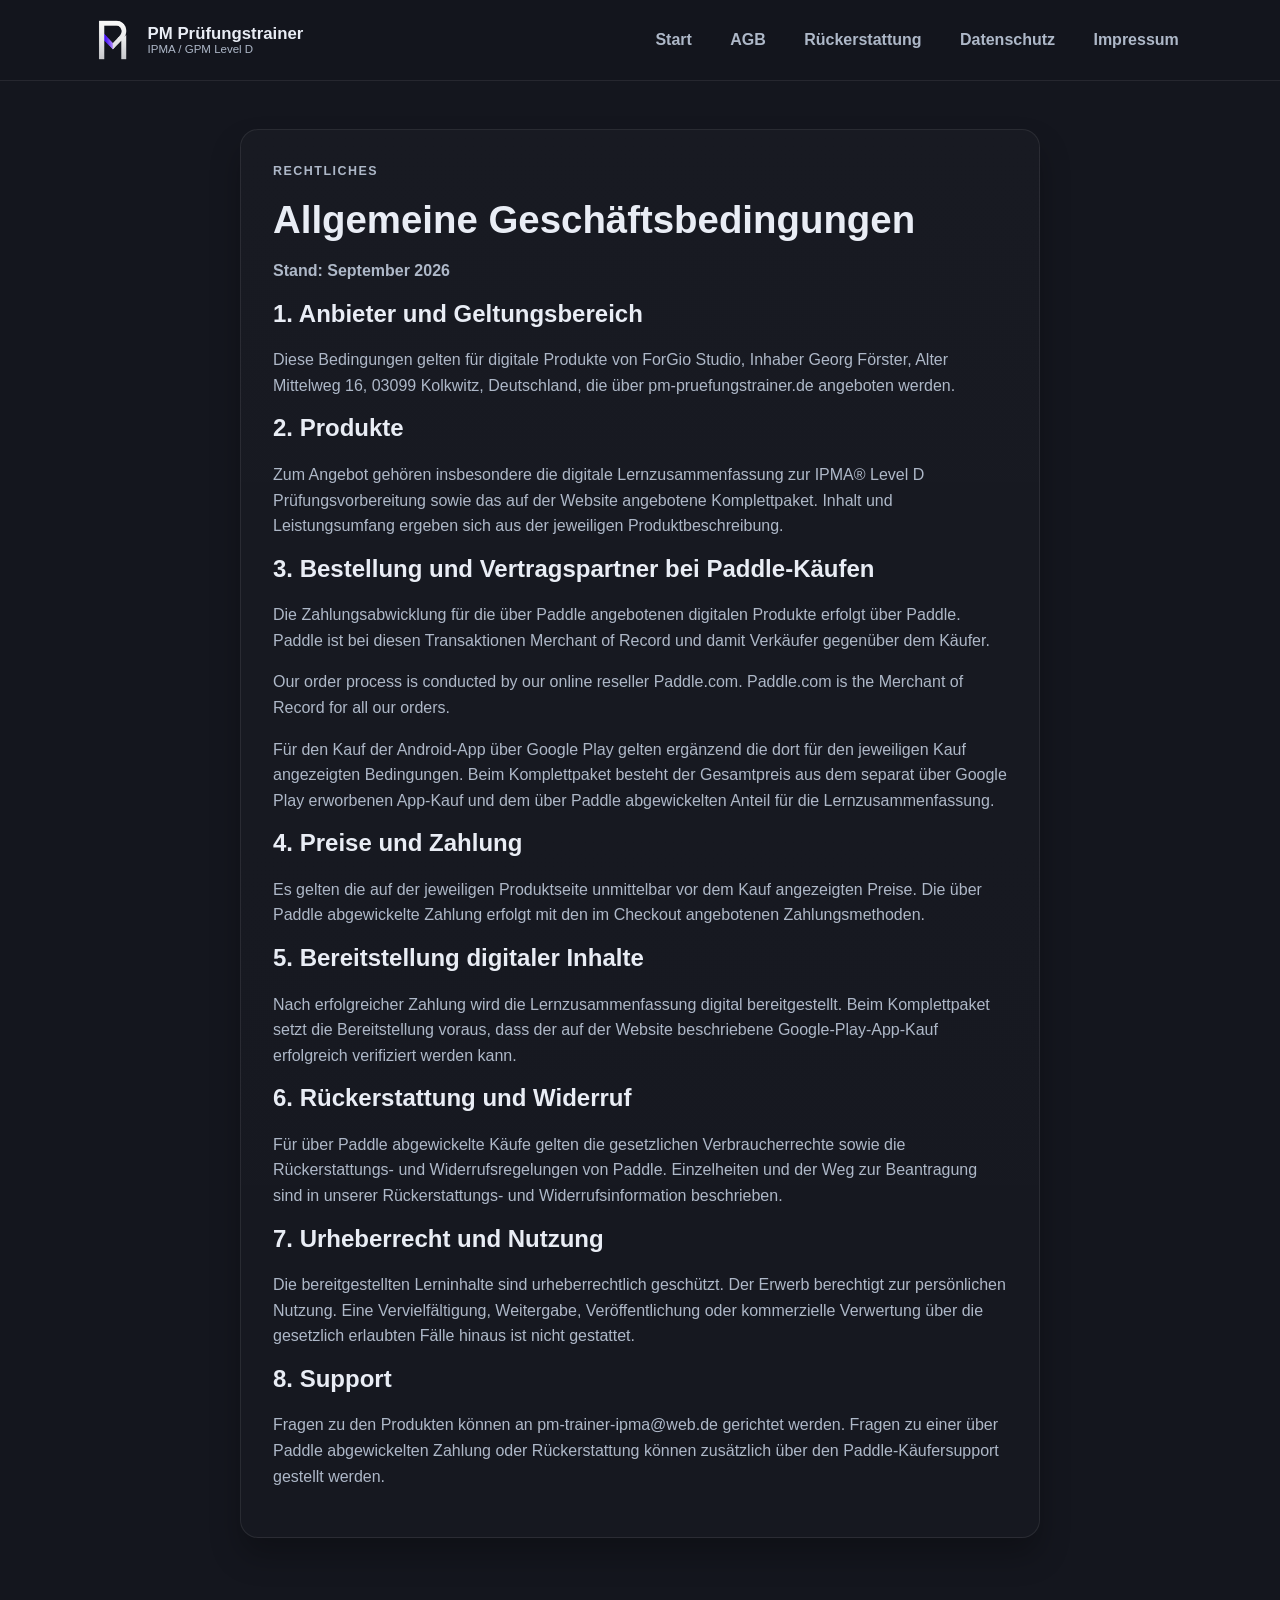
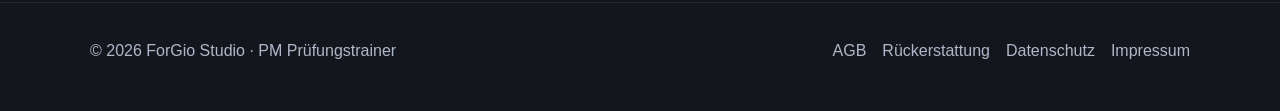
==== commit c0420846: "Browser-Logo auf allen Seiten vereinheitlichen" ====
--- a/agb.html
+++ b/agb.html
@@ -1,57 +1,56 @@
-<!DOCTYPE html>
-<html lang="de">
-  <head>
-    <meta charset="UTF-8" />
-    <meta name="viewport" content="width=device-width, initial-scale=1.0" />
-    <title>AGB | PM Prüfungstrainer</title>
-    <meta name="description" content="Allgemeine Geschäftsbedingungen für PM Prüfungstrainer." />
-    <link rel="icon" type="image/png" href="assets/images/favicon.png" />
-    <link rel="stylesheet" href="assets/css/style.css" />
-  </head>
-  <body>
-    <header class="site-header">
-      <div class="container nav-wrap">
-        <a href="index.html" class="brand" aria-label="PM Prüfungstrainer Startseite">
-          <img src="assets/images/pm_logo.png" alt="PM Prüfungstrainer Logo" class="brand-logo" />
-          <div class="brand-copy"><span class="brand-name">PM Prüfungstrainer</span><span class="brand-subtitle">IPMA / GPM Level D</span></div>
-        </a>
-        <nav class="main-nav" aria-label="Hauptnavigation">
-          <a href="index.html">Start</a>
-          <a href="agb.html">AGB</a>
-          <a href="rueckerstattung.html">Rückerstattung</a>
-          <a href="datenschutz.html">Datenschutz</a>
-          <a href="impressum.html">Impressum</a>
-        </nav>
-      </div>
-    </header>
-    <main class="page-content"><div class="container narrow"><article class="panel legal-page">
-      <p class="eyebrow">Rechtliches</p>
-      <h1>Allgemeine Geschäftsbedingungen</h1>
-      <p><strong>Stand: November 2026</strong></p>
-      <h2>1. Anbieter und Geltungsbereich</h2>
-      <p>Diese Bedingungen gelten für digitale Produkte von ForGio Studio, Inhaber Georg Förster, Alter Mittelweg 16, 03099 Kolkwitz, Deutschland, die über pm-pruefungstrainer.de angeboten werden.</p>
-      <h2>2. Produkte</h2>
-      <p>Zum Angebot gehören insbesondere die digitale Lernzusammenfassung zur IPMA® Level D Prüfungsvorbereitung, die Web-App und das auf der Website angebotene Komplettpaket. Android-App und Web-App sind getrennte Produkte; der Kauf einer Variante schaltet die andere nicht automatisch frei. Inhalt und Leistungsumfang ergeben sich aus der jeweiligen Produktbeschreibung.</p>
-      <h2>3. Bestellung und Vertragspartner bei Paddle-Käufen</h2>
-      <p>Die Zahlungsabwicklung für die über Paddle angebotenen digitalen Produkte erfolgt über Paddle. Paddle ist bei diesen Transaktionen Merchant of Record und damit Verkäufer gegenüber dem Käufer.</p>
-      <p lang="en">Our order process is conducted by our online reseller Paddle.com. Paddle.com is the Merchant of Record for all our orders.</p>
-      <p>Für den Kauf der Android-App über Google Play gelten ergänzend die dort für den jeweiligen Kauf angezeigten Bedingungen. Beim Komplettpaket besteht der Gesamtpreis aus dem separat über Google Play erworbenen App-Kauf und dem über Paddle abgewickelten Anteil für die Lernzusammenfassung.</p>
-      <h2>4. Preise und Zahlung</h2>
-      <p>Es gelten die auf der jeweiligen Produktseite unmittelbar vor dem Kauf angezeigten Preise. Die über Paddle abgewickelte Zahlung erfolgt mit den im Checkout angebotenen Zahlungsmethoden.</p>
-      <h2>5. Bereitstellung digitaler Inhalte</h2>
-      <p>Nach erfolgreicher Zahlung wird die Lernzusammenfassung digital bereitgestellt. Beim Komplettpaket setzt die Bereitstellung voraus, dass der auf der Website beschriebene Google-Play-App-Kauf erfolgreich verifiziert werden kann.</p>
-      <h3>Persönlicher Web-App-Zugang</h3><p>Nach bestätigter Zahlung wird der Web-App-Zugang der beim Kauf verwendeten E-Mail-Adresse zugeordnet. Die Anmeldung erfolgt über einen zeitlich begrenzten, einmalig verwendbaren E-Mail-Link. Der Einmalkauf ist kein Abonnement. Der Zugang ist für die persönliche Nutzung bestimmt. Bis zu zwei Browser- oder Gerätesitzungen können gleichzeitig angemeldet sein; eine weitere Anmeldung beendet die älteste Sitzung.</p><p>Für die erstmalige Anmeldung, Aktualisierungen und die optionale KI-Bewertung ist Internet erforderlich. Offline-Nutzung setzt das vollständige vorherige Herunterladen auf ein unterstütztes Gerät voraus. Lernstände werden lokal gespeichert und nicht automatisch zwischen Geräten synchronisiert. Für Gerätewechsel steht die Dateisicherung zur Verfügung.</p><p>KI-Bewertung ist eine freiwillige Zusatzfunktion über ein eigenes OpenRouter-Konto. Der Kaufpreis enthält kein KI-Guthaben. Verfügbarkeit, Preise und Limits der Modelle bestimmt der jeweilige Anbieter. KI-Bewertungen können fehlerhaft sein und stellen keine offizielle Prüfungsbewertung dar; Selbstbewertung bleibt möglich. Eine feste Anzahl kostenloser oder kostenpflichtiger Bewertungen wird nicht zugesichert.</p><h2>6. Rückerstattung und Widerruf</h2>
-      <p>Für über Paddle abgewickelte Käufe gelten die gesetzlichen Verbraucherrechte sowie die Rückerstattungs- und Widerrufsregelungen von Paddle. Einzelheiten und der Weg zur Beantragung sind in unserer <a href="rueckerstattung.html">Rückerstattungs- und Widerrufsinformation</a> beschrieben.</p>
-      <h2>7. Urheberrecht und Nutzung</h2>
-      <p>Die bereitgestellten Lerninhalte sind urheberrechtlich geschützt. Der Erwerb berechtigt zur persönlichen Nutzung. Eine Vervielfältigung, Weitergabe, Veröffentlichung oder kommerzielle Verwertung über die gesetzlich erlaubten Fälle hinaus ist nicht gestattet.</p>
-      <h2>8. Support</h2>
-      <p>Fragen zu den Produkten können an <a href="mailto:pm-trainer-ipma@web.de">pm-trainer-ipma@web.de</a> gerichtet werden. Fragen zu einer über Paddle abgewickelten Zahlung oder Rückerstattung können zusätzlich über den Paddle-Käufersupport gestellt werden.</p>
-    </article></div></main>
-    <footer class="site-footer"><div class="container footer-wrap">
-      <p>© 2026 ForGio Studio · PM Prüfungstrainer</p>
-      <div class="footer-links">
-        <a href="agb.html">AGB</a><a href="rueckerstattung.html">Rückerstattung</a><a href="datenschutz.html">Datenschutz</a><a href="impressum.html">Impressum</a>
-      </div>
-    </div></footer>
-  </body>
-</html>
+<!DOCTYPE html>
+<html lang="de">
+  <head>
+    <meta charset="UTF-8" />
+    <meta name="viewport" content="width=device-width, initial-scale=1.0" />
+    <title>AGB | PM Prüfungstrainer</title>
+    <meta name="description" content="Allgemeine Geschäftsbedingungen für PM Prüfungstrainer." />
+    <link rel="stylesheet" href="assets/css/style.css" />
+  <link rel="icon" type="image/png" sizes="256x256" href="assets/images/favicon.png?v=20261127"></head>
+  <body>
+    <header class="site-header">
+      <div class="container nav-wrap">
+        <a href="index.html" class="brand" aria-label="PM Prüfungstrainer Startseite">
+          <img src="assets/images/pm_logo.png" alt="PM Prüfungstrainer Logo" class="brand-logo" />
+          <div class="brand-copy"><span class="brand-name">PM Prüfungstrainer</span><span class="brand-subtitle">IPMA / GPM Level D</span></div>
+        </a>
+        <nav class="main-nav" aria-label="Hauptnavigation">
+          <a href="index.html">Start</a>
+          <a href="agb.html">AGB</a>
+          <a href="rueckerstattung.html">Rückerstattung</a>
+          <a href="datenschutz.html">Datenschutz</a>
+          <a href="impressum.html">Impressum</a>
+        </nav>
+      </div>
+    </header>
+    <main class="page-content"><div class="container narrow"><article class="panel legal-page">
+      <p class="eyebrow">Rechtliches</p>
+      <h1>Allgemeine Geschäftsbedingungen</h1>
+      <p><strong>Stand: September 2026</strong></p>
+      <h2>1. Anbieter und Geltungsbereich</h2>
+      <p>Diese Bedingungen gelten für digitale Produkte von ForGio Studio, Inhaber Georg Förster, Alter Mittelweg 16, 03099 Kolkwitz, Deutschland, die über pm-pruefungstrainer.de angeboten werden.</p>
+      <h2>2. Produkte</h2>
+      <p>Zum Angebot gehören insbesondere die digitale Lernzusammenfassung zur IPMA® Level D Prüfungsvorbereitung sowie das auf der Website angebotene Komplettpaket. Inhalt und Leistungsumfang ergeben sich aus der jeweiligen Produktbeschreibung.</p>
+      <h2>3. Bestellung und Vertragspartner bei Paddle-Käufen</h2>
+      <p>Die Zahlungsabwicklung für die über Paddle angebotenen digitalen Produkte erfolgt über Paddle. Paddle ist bei diesen Transaktionen Merchant of Record und damit Verkäufer gegenüber dem Käufer.</p>
+      <p lang="en">Our order process is conducted by our online reseller Paddle.com. Paddle.com is the Merchant of Record for all our orders.</p>
+      <p>Für den Kauf der Android-App über Google Play gelten ergänzend die dort für den jeweiligen Kauf angezeigten Bedingungen. Beim Komplettpaket besteht der Gesamtpreis aus dem separat über Google Play erworbenen App-Kauf und dem über Paddle abgewickelten Anteil für die Lernzusammenfassung.</p>
+      <h2>4. Preise und Zahlung</h2>
+      <p>Es gelten die auf der jeweiligen Produktseite unmittelbar vor dem Kauf angezeigten Preise. Die über Paddle abgewickelte Zahlung erfolgt mit den im Checkout angebotenen Zahlungsmethoden.</p>
+      <h2>5. Bereitstellung digitaler Inhalte</h2>
+      <p>Nach erfolgreicher Zahlung wird die Lernzusammenfassung digital bereitgestellt. Beim Komplettpaket setzt die Bereitstellung voraus, dass der auf der Website beschriebene Google-Play-App-Kauf erfolgreich verifiziert werden kann.</p>
+      <h2>6. Rückerstattung und Widerruf</h2>
+      <p>Für über Paddle abgewickelte Käufe gelten die gesetzlichen Verbraucherrechte sowie die Rückerstattungs- und Widerrufsregelungen von Paddle. Einzelheiten und der Weg zur Beantragung sind in unserer <a href="rueckerstattung.html">Rückerstattungs- und Widerrufsinformation</a> beschrieben.</p>
+      <h2>7. Urheberrecht und Nutzung</h2>
+      <p>Die bereitgestellten Lerninhalte sind urheberrechtlich geschützt. Der Erwerb berechtigt zur persönlichen Nutzung. Eine Vervielfältigung, Weitergabe, Veröffentlichung oder kommerzielle Verwertung über die gesetzlich erlaubten Fälle hinaus ist nicht gestattet.</p>
+      <h2>8. Support</h2>
+      <p>Fragen zu den Produkten können an <a href="mailto:pm-trainer-ipma@web.de">pm-trainer-ipma@web.de</a> gerichtet werden. Fragen zu einer über Paddle abgewickelten Zahlung oder Rückerstattung können zusätzlich über den Paddle-Käufersupport gestellt werden.</p>
+    </article></div></main>
+    <footer class="site-footer"><div class="container footer-wrap">
+      <p>© 2026 ForGio Studio · PM Prüfungstrainer</p>
+      <div class="footer-links">
+        <a href="agb.html">AGB</a><a href="rueckerstattung.html">Rückerstattung</a><a href="datenschutz.html">Datenschutz</a><a href="impressum.html">Impressum</a>
+      </div>
+    </div></footer>
+  </body>
+</html>
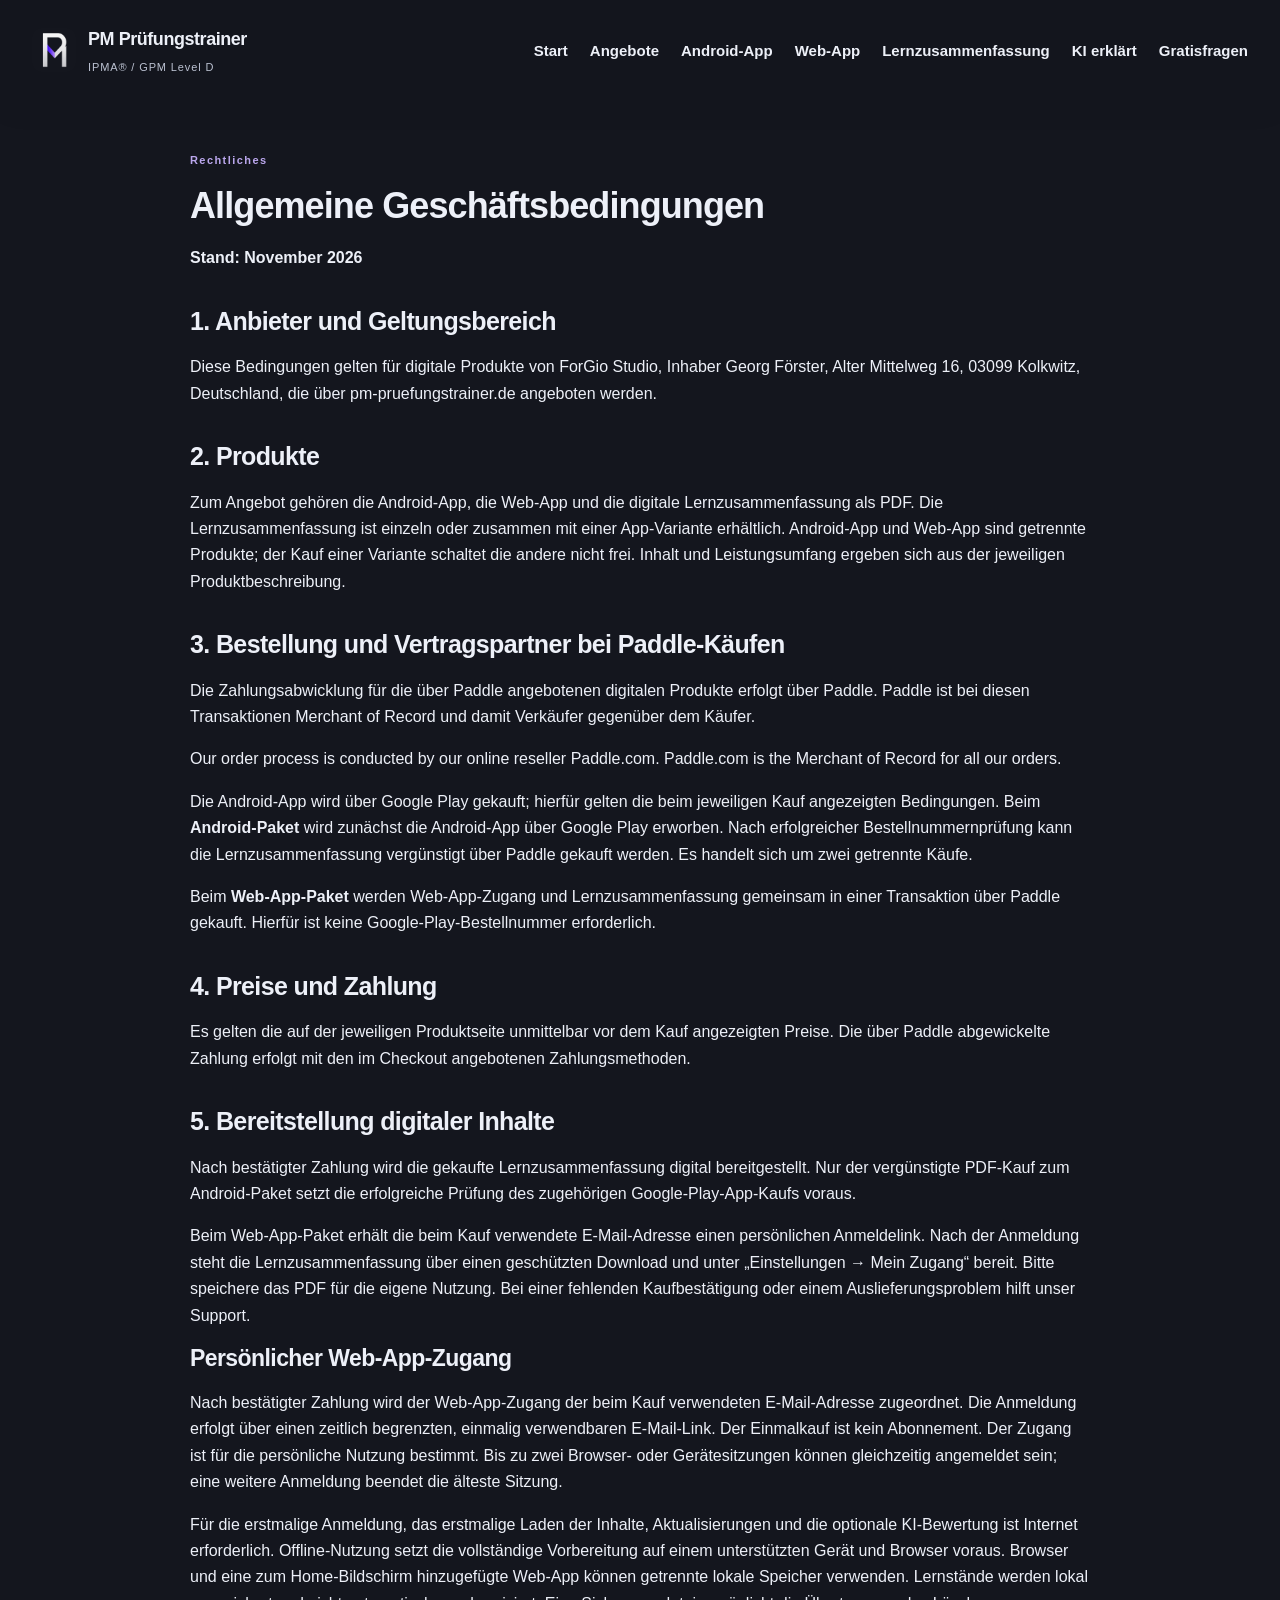
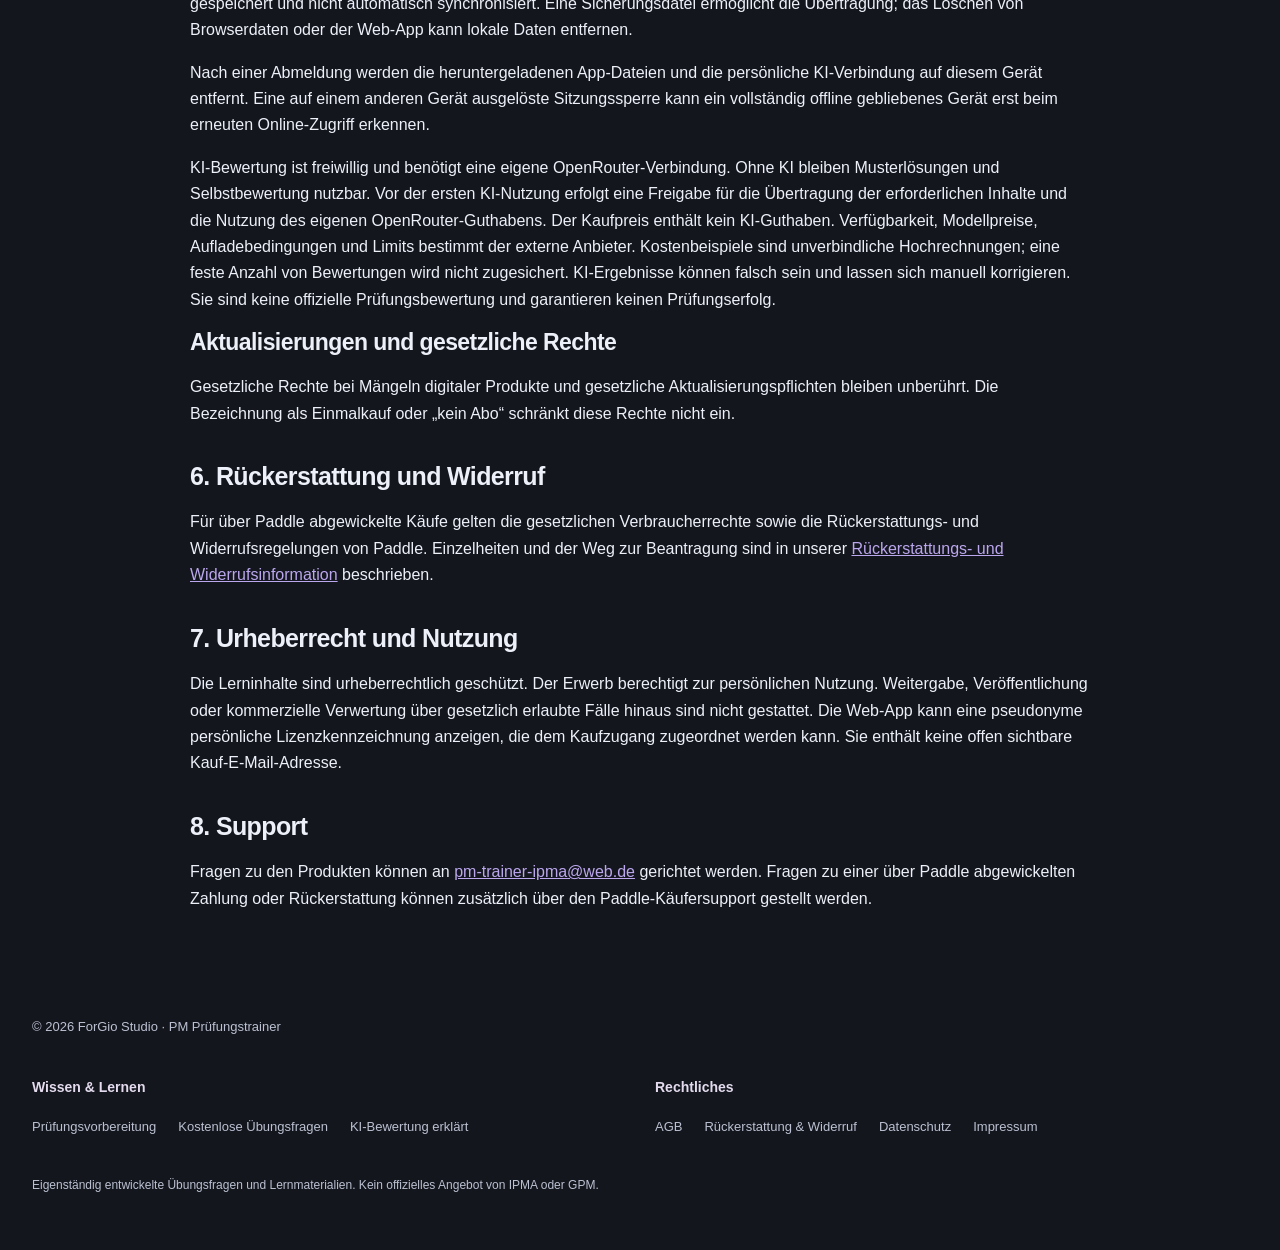
==== commit 40658bcc: "Launch Web-App and bundles with AI guides and updated website" ====
--- a/agb.html
+++ b/agb.html
@@ -1,56 +1,23 @@
-<!DOCTYPE html>
-<html lang="de">
-  <head>
-    <meta charset="UTF-8" />
-    <meta name="viewport" content="width=device-width, initial-scale=1.0" />
-    <title>AGB | PM Prüfungstrainer</title>
-    <meta name="description" content="Allgemeine Geschäftsbedingungen für PM Prüfungstrainer." />
-    <link rel="stylesheet" href="assets/css/style.css" />
-  <link rel="icon" type="image/png" sizes="256x256" href="assets/images/favicon.png?v=20261127"></head>
-  <body>
-    <header class="site-header">
-      <div class="container nav-wrap">
-        <a href="index.html" class="brand" aria-label="PM Prüfungstrainer Startseite">
-          <img src="assets/images/pm_logo.png" alt="PM Prüfungstrainer Logo" class="brand-logo" />
-          <div class="brand-copy"><span class="brand-name">PM Prüfungstrainer</span><span class="brand-subtitle">IPMA / GPM Level D</span></div>
-        </a>
-        <nav class="main-nav" aria-label="Hauptnavigation">
-          <a href="index.html">Start</a>
-          <a href="agb.html">AGB</a>
-          <a href="rueckerstattung.html">Rückerstattung</a>
-          <a href="datenschutz.html">Datenschutz</a>
-          <a href="impressum.html">Impressum</a>
-        </nav>
-      </div>
-    </header>
-    <main class="page-content"><div class="container narrow"><article class="panel legal-page">
+<!doctype html><html lang="de"><head><meta charset="utf-8"><meta name="viewport" content="width=device-width,initial-scale=1"><meta name="robots" content="index,follow,max-image-preview:large"><title>AGB für App, Web-App &amp; PDF | PM Prüfungstrainer</title><meta name="description" content="Allgemeine Geschäftsbedingungen von ForGio Studio für die Angebote des PM Prüfungstrainers. Informationen zu Vertragsschluss und digitalen Inhalten."><link rel="canonical" href="https://pm-pruefungstrainer.de/agb.html"><link rel="icon" type="image/png" href="assets/images/favicon.png?v=20261128"><link rel="stylesheet" href="assets/css/website-v2.css"><script src="assets/js/website-v2.js" defer></script><!-- SEO START --><meta property="og:type" content="website"><meta property="og:locale" content="de_DE"><meta property="og:site_name" content="PM Prüfungstrainer"><meta property="og:url" content="https://pm-pruefungstrainer.de/agb.html"><meta property="og:title" content="AGB für App, Web-App &amp; PDF | PM Prüfungstrainer"><meta property="og:description" content="Allgemeine Geschäftsbedingungen von ForGio Studio für die Angebote des PM Prüfungstrainers. Informationen zu Vertragsschluss und digitalen Inhalten."><meta property="og:image" content="https://pm-pruefungstrainer.de/assets/images/favicon.png"><meta name="twitter:card" content="summary"><script type="application/ld+json">{"@context": "https://schema.org", "@graph": [{"@type": "Organization", "@id": "https://pm-pruefungstrainer.de/#organization", "name": "ForGio Studio", "url": "https://pm-pruefungstrainer.de/"}, {"@type": "WebSite", "@id": "https://pm-pruefungstrainer.de/#website", "name": "PM Prüfungstrainer", "url": "https://pm-pruefungstrainer.de/", "inLanguage": "de-DE", "publisher": {"@id": "https://pm-pruefungstrainer.de/#organization"}}, {"@type": "WebPage", "@id": "https://pm-pruefungstrainer.de/agb.html#webpage", "url": "https://pm-pruefungstrainer.de/agb.html", "name": "AGB für App, Web-App & PDF | PM Prüfungstrainer", "description": "Allgemeine Geschäftsbedingungen von ForGio Studio für die Angebote des PM Prüfungstrainers. Informationen zu Vertragsschluss und digitalen Inhalten.", "inLanguage": "de-DE", "isPartOf": {"@id": "https://pm-pruefungstrainer.de/#website"}}, {"@type": "BreadcrumbList", "itemListElement": [{"@type": "ListItem", "position": 1, "name": "PM Prüfungstrainer", "item": "https://pm-pruefungstrainer.de/"}, {"@type": "ListItem", "position": 2, "name": "AGB für App, Web-App & PDF | PM Prüfungstrainer", "item": "https://pm-pruefungstrainer.de/agb.html"}]}]}</script><!-- SEO END --><script src="assets/js/download-counts.js" defer></script></head><body><a class="skip" href="#main">Zum Inhalt</a><header class="site-header"><div class="container nav-wrap"><a class="brand" href="index.html"><img src="assets/images/favicon.png" alt="" width="42" height="42"><span><strong>PM Prüfungstrainer</strong><small>IPMA® / GPM Level D</small></span></a><button class="nav-toggle" aria-label="Navigation öffnen" aria-expanded="false">☰</button><nav class="main-nav" aria-label="Hauptnavigation"><a href="index.html">Start</a><a href="index.html#angebote">Angebote</a><a href="app.html">Android-App</a><a href="web-app.html">Web-App</a><a href="ipma-level-d-lernzusammenfassung.html">Lernzusammenfassung</a><a href="ki-bewertung.html">KI erklärt</a><a href="ipma-level-d-pruefungsfragen.html">Gratisfragen</a></nav></div></header><main id="main"><div class="legal-content"><div class="container narrow"><article class="panel legal-page">
       <p class="eyebrow">Rechtliches</p>
       <h1>Allgemeine Geschäftsbedingungen</h1>
-      <p><strong>Stand: September 2026</strong></p>
+      <p><strong>Stand: November 2026</strong></p>
       <h2>1. Anbieter und Geltungsbereich</h2>
       <p>Diese Bedingungen gelten für digitale Produkte von ForGio Studio, Inhaber Georg Förster, Alter Mittelweg 16, 03099 Kolkwitz, Deutschland, die über pm-pruefungstrainer.de angeboten werden.</p>
       <h2>2. Produkte</h2>
-      <p>Zum Angebot gehören insbesondere die digitale Lernzusammenfassung zur IPMA® Level D Prüfungsvorbereitung sowie das auf der Website angebotene Komplettpaket. Inhalt und Leistungsumfang ergeben sich aus der jeweiligen Produktbeschreibung.</p>
+      <p>Zum Angebot gehören die Android-App, die Web-App und die digitale Lernzusammenfassung als PDF. Die Lernzusammenfassung ist einzeln oder zusammen mit einer App-Variante erhältlich. Android-App und Web-App sind getrennte Produkte; der Kauf einer Variante schaltet die andere nicht frei. Inhalt und Leistungsumfang ergeben sich aus der jeweiligen Produktbeschreibung.</p>
       <h2>3. Bestellung und Vertragspartner bei Paddle-Käufen</h2>
       <p>Die Zahlungsabwicklung für die über Paddle angebotenen digitalen Produkte erfolgt über Paddle. Paddle ist bei diesen Transaktionen Merchant of Record und damit Verkäufer gegenüber dem Käufer.</p>
       <p lang="en">Our order process is conducted by our online reseller Paddle.com. Paddle.com is the Merchant of Record for all our orders.</p>
-      <p>Für den Kauf der Android-App über Google Play gelten ergänzend die dort für den jeweiligen Kauf angezeigten Bedingungen. Beim Komplettpaket besteht der Gesamtpreis aus dem separat über Google Play erworbenen App-Kauf und dem über Paddle abgewickelten Anteil für die Lernzusammenfassung.</p>
+      <p>Die Android-App wird über Google Play gekauft; hierfür gelten die beim jeweiligen Kauf angezeigten Bedingungen. Beim <strong>Android-Paket</strong> wird zunächst die Android-App über Google Play erworben. Nach erfolgreicher Bestellnummernprüfung kann die Lernzusammenfassung vergünstigt über Paddle gekauft werden. Es handelt sich um zwei getrennte Käufe.</p><p>Beim <strong>Web-App-Paket</strong> werden Web-App-Zugang und Lernzusammenfassung gemeinsam in einer Transaktion über Paddle gekauft. Hierfür ist keine Google-Play-Bestellnummer erforderlich.</p>
       <h2>4. Preise und Zahlung</h2>
       <p>Es gelten die auf der jeweiligen Produktseite unmittelbar vor dem Kauf angezeigten Preise. Die über Paddle abgewickelte Zahlung erfolgt mit den im Checkout angebotenen Zahlungsmethoden.</p>
       <h2>5. Bereitstellung digitaler Inhalte</h2>
-      <p>Nach erfolgreicher Zahlung wird die Lernzusammenfassung digital bereitgestellt. Beim Komplettpaket setzt die Bereitstellung voraus, dass der auf der Website beschriebene Google-Play-App-Kauf erfolgreich verifiziert werden kann.</p>
-      <h2>6. Rückerstattung und Widerruf</h2>
+      <p>Nach bestätigter Zahlung wird die gekaufte Lernzusammenfassung digital bereitgestellt. Nur der vergünstigte PDF-Kauf zum Android-Paket setzt die erfolgreiche Prüfung des zugehörigen Google-Play-App-Kaufs voraus.</p><p>Beim Web-App-Paket erhält die beim Kauf verwendete E-Mail-Adresse einen persönlichen Anmeldelink. Nach der Anmeldung steht die Lernzusammenfassung über einen geschützten Download und unter „Einstellungen → Mein Zugang“ bereit. Bitte speichere das PDF für die eigene Nutzung. Bei einer fehlenden Kaufbestätigung oder einem Auslieferungsproblem hilft unser Support.</p>
+      <h3>Persönlicher Web-App-Zugang</h3><p>Nach bestätigter Zahlung wird der Web-App-Zugang der beim Kauf verwendeten E-Mail-Adresse zugeordnet. Die Anmeldung erfolgt über einen zeitlich begrenzten, einmalig verwendbaren E-Mail-Link. Der Einmalkauf ist kein Abonnement. Der Zugang ist für die persönliche Nutzung bestimmt. Bis zu zwei Browser- oder Gerätesitzungen können gleichzeitig angemeldet sein; eine weitere Anmeldung beendet die älteste Sitzung.</p><p>Für die erstmalige Anmeldung, das erstmalige Laden der Inhalte, Aktualisierungen und die optionale KI-Bewertung ist Internet erforderlich. Offline-Nutzung setzt die vollständige Vorbereitung auf einem unterstützten Gerät und Browser voraus. Browser und eine zum Home-Bildschirm hinzugefügte Web-App können getrennte lokale Speicher verwenden. Lernstände werden lokal gespeichert und nicht automatisch synchronisiert. Eine Sicherungsdatei ermöglicht die Übertragung; das Löschen von Browserdaten oder der Web-App kann lokale Daten entfernen.</p><p>Nach einer Abmeldung werden die heruntergeladenen App-Dateien und die persönliche KI-Verbindung auf diesem Gerät entfernt. Eine auf einem anderen Gerät ausgelöste Sitzungssperre kann ein vollständig offline gebliebenes Gerät erst beim erneuten Online-Zugriff erkennen.</p><p>KI-Bewertung ist freiwillig und benötigt eine eigene OpenRouter-Verbindung. Ohne KI bleiben Musterlösungen und Selbstbewertung nutzbar. Vor der ersten KI-Nutzung erfolgt eine Freigabe für die Übertragung der erforderlichen Inhalte und die Nutzung des eigenen OpenRouter-Guthabens. Der Kaufpreis enthält kein KI-Guthaben. Verfügbarkeit, Modellpreise, Aufladebedingungen und Limits bestimmt der externe Anbieter. Kostenbeispiele sind unverbindliche Hochrechnungen; eine feste Anzahl von Bewertungen wird nicht zugesichert. KI-Ergebnisse können falsch sein und lassen sich manuell korrigieren. Sie sind keine offizielle Prüfungsbewertung und garantieren keinen Prüfungserfolg.</p><h3>Aktualisierungen und gesetzliche Rechte</h3><p>Gesetzliche Rechte bei Mängeln digitaler Produkte und gesetzliche Aktualisierungspflichten bleiben unberührt. Die Bezeichnung als Einmalkauf oder „kein Abo“ schränkt diese Rechte nicht ein.</p><h2>6. Rückerstattung und Widerruf</h2>
       <p>Für über Paddle abgewickelte Käufe gelten die gesetzlichen Verbraucherrechte sowie die Rückerstattungs- und Widerrufsregelungen von Paddle. Einzelheiten und der Weg zur Beantragung sind in unserer <a href="rueckerstattung.html">Rückerstattungs- und Widerrufsinformation</a> beschrieben.</p>
       <h2>7. Urheberrecht und Nutzung</h2>
-      <p>Die bereitgestellten Lerninhalte sind urheberrechtlich geschützt. Der Erwerb berechtigt zur persönlichen Nutzung. Eine Vervielfältigung, Weitergabe, Veröffentlichung oder kommerzielle Verwertung über die gesetzlich erlaubten Fälle hinaus ist nicht gestattet.</p>
+      <p>Die Lerninhalte sind urheberrechtlich geschützt. Der Erwerb berechtigt zur persönlichen Nutzung. Weitergabe, Veröffentlichung oder kommerzielle Verwertung über gesetzlich erlaubte Fälle hinaus sind nicht gestattet. Die Web-App kann eine pseudonyme persönliche Lizenzkennzeichnung anzeigen, die dem Kaufzugang zugeordnet werden kann. Sie enthält keine offen sichtbare Kauf-E-Mail-Adresse.</p>
       <h2>8. Support</h2>
       <p>Fragen zu den Produkten können an <a href="mailto:pm-trainer-ipma@web.de">pm-trainer-ipma@web.de</a> gerichtet werden. Fragen zu einer über Paddle abgewickelten Zahlung oder Rückerstattung können zusätzlich über den Paddle-Käufersupport gestellt werden.</p>
-    </article></div></main>
-    <footer class="site-footer"><div class="container footer-wrap">
-      <p>© 2026 ForGio Studio · PM Prüfungstrainer</p>
-      <div class="footer-links">
-        <a href="agb.html">AGB</a><a href="rueckerstattung.html">Rückerstattung</a><a href="datenschutz.html">Datenschutz</a><a href="impressum.html">Impressum</a>
-      </div>
-    </div></footer>
-  </body>
-</html>
+    </article></div></div></main><footer><div class="container footer"><span>© 2026 ForGio Studio · PM Prüfungstrainer</span><div class="footer-groups"><nav aria-label="Wissen und Lernen"><strong>Wissen &amp; Lernen</strong><a href="ipma-level-d-pruefungsvorbereitung.html">Prüfungsvorbereitung</a><a href="ipma-level-d-pruefungsfragen.html">Kostenlose Übungsfragen</a><a href="ki-bewertung.html">KI-Bewertung erklärt</a></nav><nav aria-label="Rechtliches"><strong>Rechtliches</strong><a href="agb.html">AGB</a><a href="rueckerstattung.html">Rückerstattung &amp; Widerruf</a><a href="datenschutz.html">Datenschutz</a><a href="impressum.html">Impressum</a></nav></div><p>Eigenständig entwickelte Übungsfragen und Lernmaterialien. Kein offizielles Angebot von IPMA oder GPM.</p></div></footer></body></html>
--- a/assets/css/website-v2.css
+++ b/assets/css/website-v2.css
@@ -0,0 +1,36 @@
+
+:root{--bg:#14161e;--panel:#20212c;--text:#edf0f8;--muted:#b7bece;--accent:#bba7ed;--line:#3c384c;--purple:#6854be}*{box-sizing:border-box}html{scroll-behavior:auto}body{margin:0;background:var(--bg);color:var(--text);font-family:"Segoe UI",Arial,sans-serif;font-size:16px;line-height:1.65}img{display:block;max-width:100%;height:auto}a{color:inherit;text-decoration:none}p{margin:0 0 16px}h1,h2,h3{line-height:1.18;letter-spacing:-.025em;margin:0 0 18px}h1{font-size:clamp(34px,4.2vw,56px)}h2{font-size:clamp(27px,3vw,36px)}h3{font-size:23px}ul,ol{padding-left:22px}li{margin-bottom:9px}.container{max-width:1120px;width:calc(100% - 40px);margin:auto}.preview{background:#dbd2ed;color:#3e3157;text-align:center;padding:8px 16px;font-size:11px;font-weight:650}.site-header{background:#14161ef5;border-bottom:1px solid var(--line);position:sticky;top:0;z-index:5}.nav-wrap{display:flex;align-items:center;justify-content:space-between;gap:24px;padding:18px 0}.brand{display:flex;align-items:center;gap:12px;flex-shrink:0}.brand img{border-radius:9px}.brand strong{font-size:16px}.brand small{display:block;font-size:11px;letter-spacing:.06em;color:var(--muted)}.main-nav{display:flex;gap:15px;align-items:center;font-size:13px;flex-wrap:wrap}.main-nav a:hover,.main-nav [aria-current]{color:var(--accent)}.nav-toggle{display:none}.skip{position:absolute;left:-9999px}.skip:focus{left:10px;top:10px;z-index:9;background:white;color:black;padding:8px}.hero{padding:64px 0;border-bottom:1px solid var(--line)}.hero-grid{display:grid;grid-template-columns:1.2fr 1fr;gap:64px;align-items:center}.hero-grid>div{min-width:0}.eyebrow{font-size:11px;letter-spacing:.13em;font-weight:700;color:var(--accent);margin-bottom:16px}.lead,.intro{font-size:18px;color:var(--muted);max-width:760px}.actions{display:flex;flex-wrap:wrap;gap:12px;margin:24px 0 16px}.button{display:inline-flex;align-items:center;justify-content:center;border-radius:11px;border:1px solid transparent;padding:12px 20px;font:600 14px/1.5 "Segoe UI",Arial,sans-serif;text-align:center;min-height:47px;cursor:pointer}.primary{background:var(--purple);color:white}.secondary{border-color:#655776;background:transparent;color:var(--text)}.button:hover{filter:brightness(1.12)}.button:disabled{opacity:.55;cursor:not-allowed}.button:focus-visible,a:focus-visible,summary:focus-visible{outline:3px solid var(--accent);outline-offset:4px}.fine,figcaption{font-size:12px;color:var(--muted);line-height:1.7}.fine a{color:var(--accent);text-decoration:underline}.hero-media{max-width:470px;width:100%;justify-self:center}.product-pair{display:grid;grid-template-columns:1fr 1fr;gap:18px;align-items:center}.product-pair figure{margin:0}.pdf-cover{max-width:245px;margin:auto}.pdf-cover img{border-radius:9px;box-shadow:0 18px 50px #0005}.pdf-cover figcaption,.shot figcaption{margin-top:12px;text-align:center}.solo{max-width:250px}.section{padding:56px 0;border-bottom:1px solid var(--line);scroll-margin-top:100px}.section-head{margin-bottom:30px}.section-head .intro{margin-bottom:0}.offers{display:grid;grid-template-columns:repeat(3,minmax(0,1fr));gap:20px}.offer,.bundle,.purchase-options article{border:1px solid var(--line);border-radius:18px;background:var(--panel);padding:27px;display:flex;flex-direction:column;min-width:0}.offer p,.offer li,.bundle p{color:var(--muted)}.offer h3,.bundle h3{color:var(--text)}.offer ul{font-size:14px}.offer-end{margin-top:auto}.price{font-size:32px;font-weight:750;line-height:1.3;color:var(--text)!important;margin:20px 0}.price small{display:block;font-size:12px;font-weight:400;color:var(--muted);margin-top:8px}.offer .button,.bundle>.button{width:100%}.offers+.fine{margin-top:18px}.bundle-head{margin:38px 0 20px;scroll-margin-top:100px}.bundle-head h3{font-size:26px;margin-bottom:8px}.bundles,.purchase-options{display:grid;grid-template-columns:1fr 1fr;gap:20px}.bundle details{margin:0 0 24px}.bundle>.button{margin-top:auto}.steps{display:grid;grid-template-columns:repeat(3,minmax(0,1fr));gap:32px}.steps article{border-top:1px solid var(--line);padding-top:20px}.steps span{font-size:12px;color:var(--accent)}.steps h3{margin-top:12px}.steps p{color:var(--muted)}.callout{display:flex;align-items:center;gap:40px;justify-content:space-between}.callout>div{max-width:770px;min-width:0}.callout .section-head{margin-bottom:15px}.callout>.button{flex-shrink:0}.callout p{color:var(--muted)}.faq details,details{border-top:1px solid var(--line);padding:17px 0}.faq details:last-child{border-bottom:1px solid var(--line)}summary{font-weight:650;cursor:pointer;color:var(--text)}details p,details ol{color:var(--muted);font-size:15px;margin-top:15px}.faq{max-width:900px}.shot{margin:0;min-width:0}.phone{max-width:275px;margin:auto}.shot img{width:100%;height:auto;max-height:none;object-fit:contain;border-radius:18px;border:1px solid var(--line)}.gallery{display:grid;grid-template-columns:repeat(3,minmax(0,1fr));gap:40px}.gallery.two{grid-template-columns:repeat(2,minmax(0,1fr));max-width:750px;margin:auto}.setup{max-width:900px}.setup li{padding:5px 0 15px 8px;color:var(--muted)}.setup strong{color:var(--text)}.info{border:1px solid var(--line);padding:28px;border-radius:18px;background:var(--panel)}.pdf-samples{display:grid;grid-template-columns:1fr 1fr;gap:30px;max-width:850px;margin:0 auto 30px}.pdf-samples img{border:1px solid var(--line);border-radius:10px}.footer{padding:38px 0;font-size:13px;color:var(--muted)}.footer nav{display:flex;flex-wrap:wrap;gap:20px;margin:15px 0}.footer p{font-size:12px}.legacy-content .content-section{padding:48px 0;border-bottom:1px solid var(--line)}.legacy-content h2{font-size:29px}.legacy-content h3{font-size:21px}.legacy-content .panel,.question-block{padding:24px;border:1px solid var(--line);border-radius:15px;margin:20px 0;background:var(--panel)}.legacy-content .section-intro,.question-meta{color:var(--muted)}.question-meta{font-size:12px;margin-bottom:12px}.question-solution{margin-top:18px}.solution-panel{margin-top:14px}.legal-content{padding:50px 0}.legal-content .container{max-width:900px}.legal-content h1{font-size:36px}.legal-content h2{font-size:25px;margin-top:35px}.legal-content a,.legacy-content p a{color:var(--accent);text-decoration:underline}.content-section,.hero,.section{overflow-wrap:anywhere}.legacy-content .faq-grid{display:block}
+@media(max-width:1000px){.main-nav{gap:10px;font-size:12px}.nav-wrap{gap:16px}.brand strong{font-size:14px}.hero-grid{gap:30px}.offer,.bundle{padding:22px}}
+@media(max-width:800px){.nav-toggle{display:block;background:transparent;border:1px solid var(--line);border-radius:8px;color:var(--text);font-size:24px;padding:0 10px}.nav-wrap{position:relative}.main-nav{display:none;position:absolute;top:100%;left:-20px;right:-20px;background:#1c1d29;padding:20px;font-size:15px;border-bottom:1px solid var(--line);align-items:stretch;flex-direction:column}.main-nav.open{display:flex}.main-nav a{padding:7px}.hero-grid{grid-template-columns:1fr;gap:30px}.hero{padding:38px 0}.hero-media{max-width:360px}.hero h1{font-size:38px}.section{padding:38px 0}.offers,.bundles,.purchase-options,.steps{grid-template-columns:1fr}.callout{display:block}.callout>.button{margin-top:15px}.gallery{grid-template-columns:1fr;gap:30px}.gallery.two{grid-template-columns:1fr}.hero-media>.phone{max-width:230px}.product-pair .phone{max-width:185px}.pdf-samples{gap:14px}.container{width:calc(100% - 32px)}.preview{font-size:10px}.actions .button{flex:1 1 180px}.price{font-size:30px}.hero .fine{max-width:500px}.info{padding:20px}}
+@media(prefers-reduced-motion:reduce){*{scroll-behavior:auto!important}}
+/* Product presentation: restore the earlier cover-and-phone composition. */
+.product-pair{display:block;position:relative;max-width:460px;min-height:500px;margin:0 auto;padding:8px 0 18px}.product-pair>div{position:relative;width:52%;margin-left:auto;z-index:2;transform:rotate(3deg)}.product-pair .pdf-cover{position:absolute;left:0;top:55px;width:62%;max-width:290px;transform:rotate(-6deg);z-index:1}.product-pair .pdf-cover img{box-shadow:0 24px 48px #0007}.product-pair .shot img,.hero-media>.phone img{border:5px solid #292636;border-radius:28px;box-shadow:0 20px 55px #0007,0 0 38px #8e6cdb22}.product-pair .shot figcaption{margin-top:15px}.product-pair .pdf-cover figcaption{margin-top:20px}.hero-media{position:relative}.hero-media:before{content:'';position:absolute;inset:10% -5%;background:radial-gradient(ellipse,#7653ba20,transparent 65%);z-index:-1}.pdf-cover.solo{max-width:280px;transform:rotate(-4deg)}.pdf-cover.solo img{box-shadow:0 28px 55px #0008}.hero-media>.phone{max-width:265px}
+@media(max-width:800px){.product-pair{max-width:345px;min-height:425px}.product-pair .pdf-cover{top:45px}.product-pair .shot img{border-width:4px;border-radius:21px}.pdf-cover.solo{max-width:240px}}
+
+/* Refined presentation across every product page and screenshot gallery. */
+:root{--line:#343342;--muted:#bbc1d1}
+body{font-family:Inter,"Segoe UI",Arial,sans-serif;-webkit-font-smoothing:antialiased}
+.container{max-width:1240px;width:calc(100% - 64px)}
+.site-header{border-bottom:0;background:#14161ef5;box-shadow:0 8px 30px #0000000b}
+.nav-wrap{gap:28px;padding:25px 0}.brand strong{font-size:18px;font-weight:700;letter-spacing:-.025em}.brand small{font-size:11px;letter-spacing:.08em;margin-top:3px}.brand img{width:44px;height:44px}
+.main-nav{gap:22px;font-size:15px;line-height:1.4;font-weight:550;flex-wrap:nowrap}.main-nav a{padding:9px 0;white-space:nowrap;transition:color .15s}.main-nav [aria-current]{color:#d4c2ff}.main-nav a:hover{color:#e2d6ff}
+.hero{border:0;padding:78px 0 62px}.hero-grid{grid-template-columns:1fr 1.12fr;gap:54px}.hero h1{font-weight:750;letter-spacing:-.045em;font-size:clamp(36px,4.1vw,57px)}.hero .lead{line-height:1.75;font-size:18px}.hero-media{max-width:620px}
+.section,.legacy-content .content-section{border-bottom:0;padding:52px 0}.steps article{border-top:0;padding-top:8px}.steps span{font-size:14px;font-weight:650}.section-head{margin-bottom:32px}.section-head h2{font-weight:700}.offer,.bundle,.purchase-options article{background:linear-gradient(145deg,#252330,#1d1e28);border:1px solid #484154;border-radius:22px;box-shadow:0 16px 36px #00000015}.callout{padding:34px;border-radius:24px;background:linear-gradient(120deg,#252130,#1d1f2a)}
+.hero-media>.phone,.gallery .phone{padding:7px;background:linear-gradient(135deg,#4c72ad,#18243c 38%,#111a2b 66%,#3d609b);border:1px solid #6f96d9b3;border-radius:34px;box-shadow:0 22px 45px #0006,0 0 0 2px #ffffff12}
+.hero-media>.phone img,.gallery .phone img{border:2px solid #252331;border-radius:26px;box-shadow:none;width:100%;background:#d0ccd7}
+.hero-media>.phone figcaption,.gallery .phone figcaption{padding:12px 5px 6px;color:#d8d1e5;font-size:13px;background:#1c1d27;border-radius:0 0 23px 23px;margin:5px -2px -2px}
+.gallery .phone{max-width:275px}.hero-media>.phone{max-width:265px}
+.product-showcase{display:grid;grid-template-columns:1fr 1fr 1.06fr;gap:17px;align-items:end;isolation:isolate}.showcase-product{display:block;min-width:0;text-align:center}.showcase-visual{height:380px;display:flex;align-items:flex-end;justify-content:center;padding-bottom:24px}.device-shell{display:block;overflow:hidden;padding:5px;border:1px solid #6f96d9b3;background:linear-gradient(135deg,#4c72ad,#18243c 38%,#111a2b 66%,#3d609b);box-shadow:0 20px 40px #0007,0 0 0 2px #d5bdfa16;width:100%;border-radius:25px}.device-shell img{width:100%;display:block;border:2px solid #252331;border-radius:19px}.android-shell{transform:rotate(-3deg)}.browser-shell{border-radius:14px;transform:translateY(-16px);padding:5px}.browser-shell img{border-radius:0 0 9px 9px;border-top:0}.browser-chrome{display:flex;gap:3px;align-items:center;height:22px;padding:0 6px;color:#51475e;background:#e7e0ef;border-radius:9px 9px 0 0}.browser-chrome i{width:4px;height:4px;border-radius:50%;background:#9a8ba9}.browser-chrome>span{font-size:6px;margin-left:3px;white-space:nowrap;letter-spacing:.02em}.summary-book{position:relative;display:block;transform:rotate(3deg) translateY(-16px);width:100%;padding:0;background:none;border-radius:0;box-shadow:0 22px 40px #0007}.summary-book img{border:0;border-radius:3px}
+.product-label{display:block;font-size:14px;font-weight:650;line-height:1.3;color:#f2edf9;white-space:nowrap}.product-label small{display:block;font-size:11px;font-weight:400;color:#b1aabd;margin-top:7px;white-space:normal}.product-showcase~*{clear:both}
+@media(max-width:1200px){.main-nav{gap:15px;font-size:14px}.nav-wrap{gap:18px}.brand strong{font-size:16px}.hero-grid{gap:35px}.showcase-visual{height:335px}.product-label{font-size:12px}}
+@media(max-width:1050px){.nav-toggle{display:block;background:#25212f;border:1px solid #62566f;border-radius:10px;color:#eee6fc;font-size:24px;padding:1px 11px}.nav-wrap{position:relative}.main-nav{display:none;position:absolute;top:100%;left:0;right:0;background:#23212e;padding:20px;border:1px solid #484154;border-radius:16px;font-size:16px;align-items:stretch;flex-direction:column;box-shadow:0 20px 40px #0005}.main-nav.open{display:flex}.main-nav a{padding:10px}.hero-grid{grid-template-columns:1fr;gap:34px}.hero-media{max-width:560px}.showcase-visual{height:365px}.hero .lead{max-width:650px}.product-label{font-size:14px}}
+@media(max-width:800px){.container{width:calc(100% - 36px)}.hero{padding:38px 0 35px}.hero-grid{gap:22px}.nav-wrap{padding:18px 0}.section,.legacy-content .content-section{padding:34px 0}.callout{padding:25px}.hero-media{max-width:500px}.showcase-visual{height:325px}.product-label{font-size:12px}.product-label small{font-size:10px}.product-showcase{gap:13px}.hero-media>.phone,.gallery .phone{border-radius:31px;padding:6px}.hero-media>.phone img,.gallery .phone img{border-radius:24px}.hero h1{font-size:38px}}
+@media(max-width:480px){.product-showcase{gap:10px}.showcase-visual{height:245px;padding-bottom:17px}.device-shell{padding:4px;border-radius:18px}.device-shell img{border-radius:13px;border-width:1px}.browser-shell{border-radius:10px;padding:3px;transform:translateY(-12px)}.browser-chrome{height:16px;padding:0 4px;gap:2px}.browser-chrome i{width:3px;height:3px}.browser-chrome>span{font-size:4px;margin-left:1px}.browser-shell img{border-radius:0 0 6px 6px}.summary-book{transform:rotate(3deg) translateY(-12px)}.product-label{font-size:11px;white-space:normal;min-height:42px}.product-label small{font-size:9px}.hero .lead{font-size:17px}.brand strong{font-size:16px}}
+
+/* Keep image captions outside the hardware frame. */
+.hero-media>.phone,.gallery .phone{background:none;border:0;box-shadow:none;padding:0}
+.hero-media>.phone>a,.gallery .phone>a{display:block;padding:7px;background:linear-gradient(135deg,#4c72ad,#18243c 38%,#111a2b 66%,#3d609b);border:1px solid #6f96d9b3;border-radius:34px;box-shadow:0 22px 45px #0006,0 0 0 2px #ffffff12}
+.hero-media>.phone figcaption,.gallery .phone figcaption{background:none;border-radius:0;padding:0;margin:18px 0 0;color:#c6bdcf;font-size:13px}
+@media(max-width:800px){.hero-media>.phone>a,.gallery .phone>a{border-radius:31px;padding:6px}}
+.footer-groups{display:grid;grid-template-columns:1fr 1fr;gap:30px;margin:24px 0}.footer .footer-groups nav{display:flex;flex-wrap:wrap;gap:12px 22px;align-content:start}.footer-groups strong{flex-basis:100%;color:#e4dcee;font-size:14px;margin-bottom:4px}.footer .footer-groups a{font-size:13px}@media(max-width:600px){.footer-groups{grid-template-columns:1fr;gap:10px}}.purchase-dialog{max-width:650px;width:calc(100% - 32px);max-height:90vh;overflow:auto;background:#23212d;color:#edf0f8;border:1px solid #716283;border-radius:22px;padding:30px;font:16px/1.65 "Segoe UI",Arial,sans-serif}.purchase-dialog::backdrop{background:#080a12bd}.purchase-dialog h2{font-size:25px}.purchase-check{display:flex;gap:12px;margin:22px 0;align-items:start}.purchase-check input{width:20px;height:20px;margin-top:5px;flex-shrink:0;accent-color:#8b70cc}.purchase-dialog a{color:#d3bcff;text-decoration:underline}.purchase-dialog .actions{margin-bottom:0}#bundle-verification{font-size:14px}#bundle-verification input{background:#15151e;color:#eee;border:1px solid #756582;border-radius:9px}
+.tutorial-grid{display:grid;grid-template-columns:repeat(auto-fit,minmax(min(100%,340px),1fr));gap:32px}.tutorial-card{max-width:620px}.tutorial-card img{display:block;width:100%;height:auto;border-radius:18px;border:1px solid #51475e}.tutorial-card h3{margin-top:20px}.tutorial-card>a:first-child{text-decoration:none}
